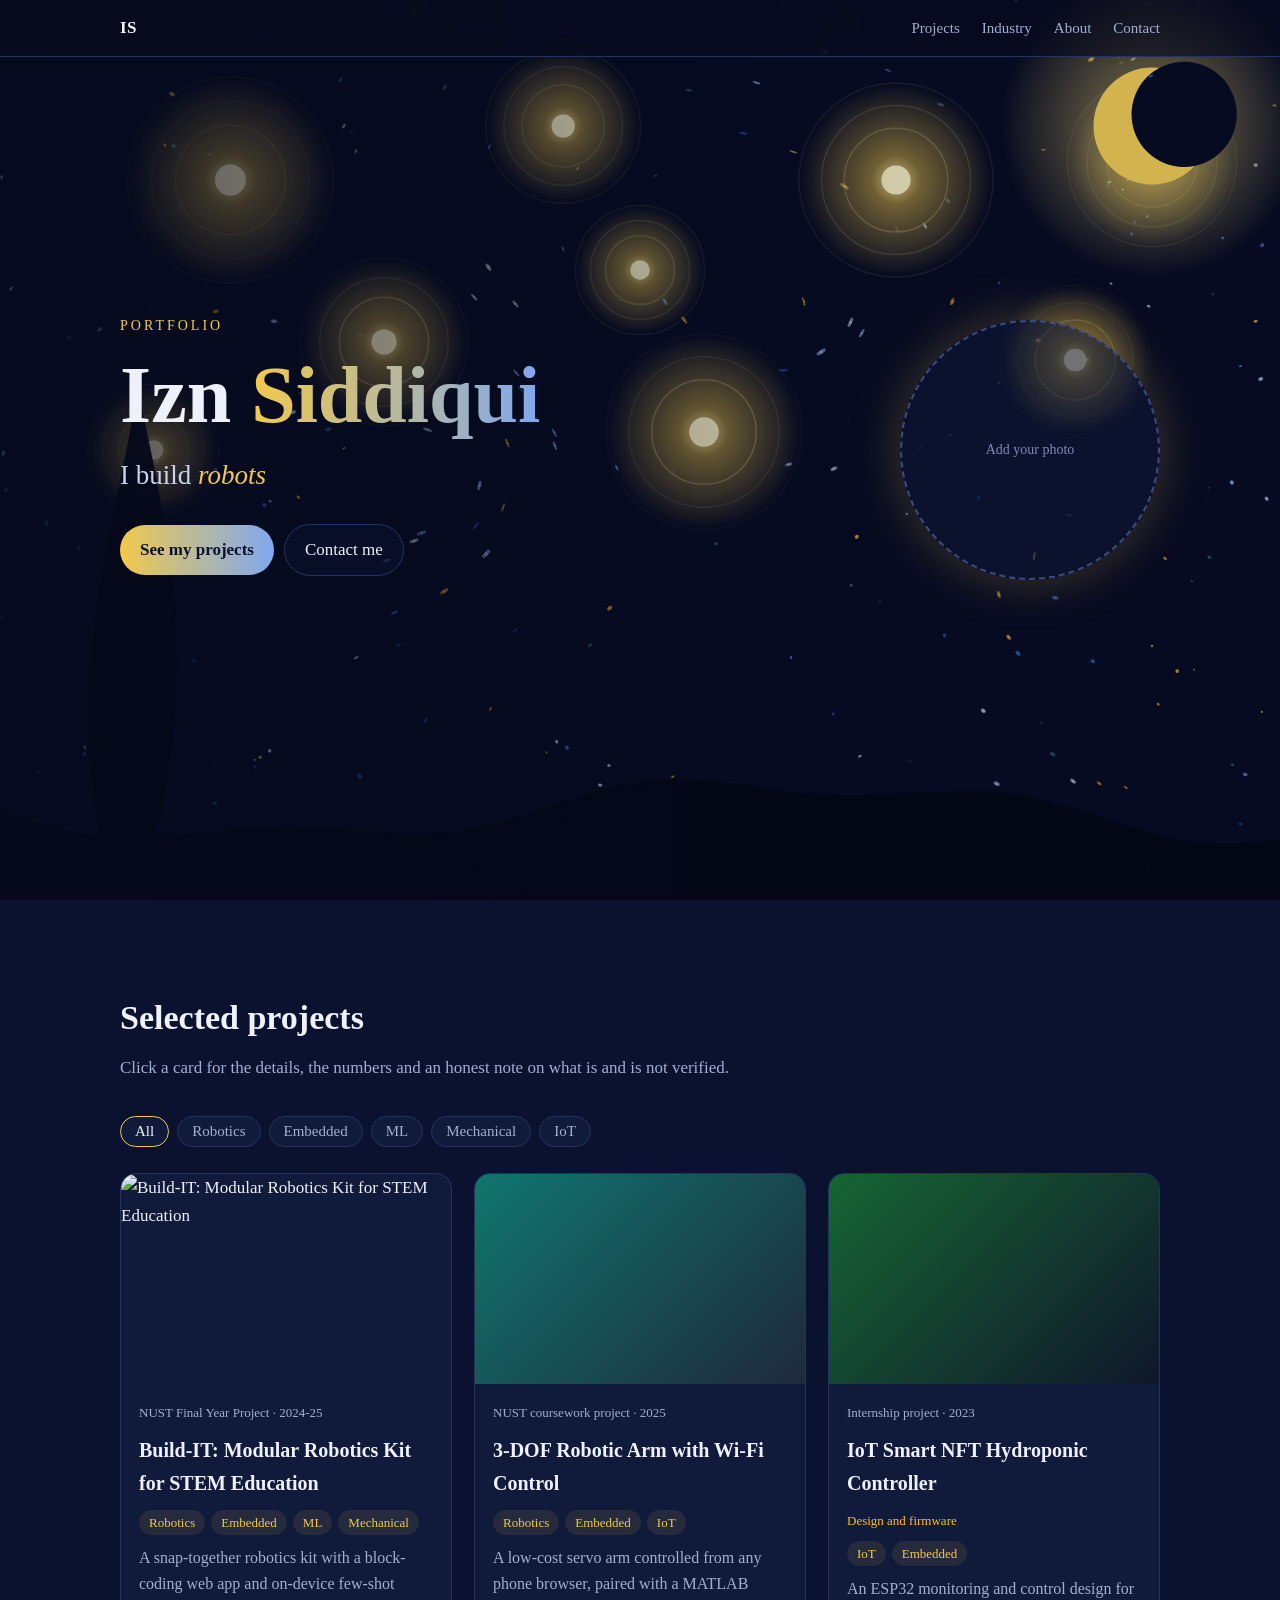
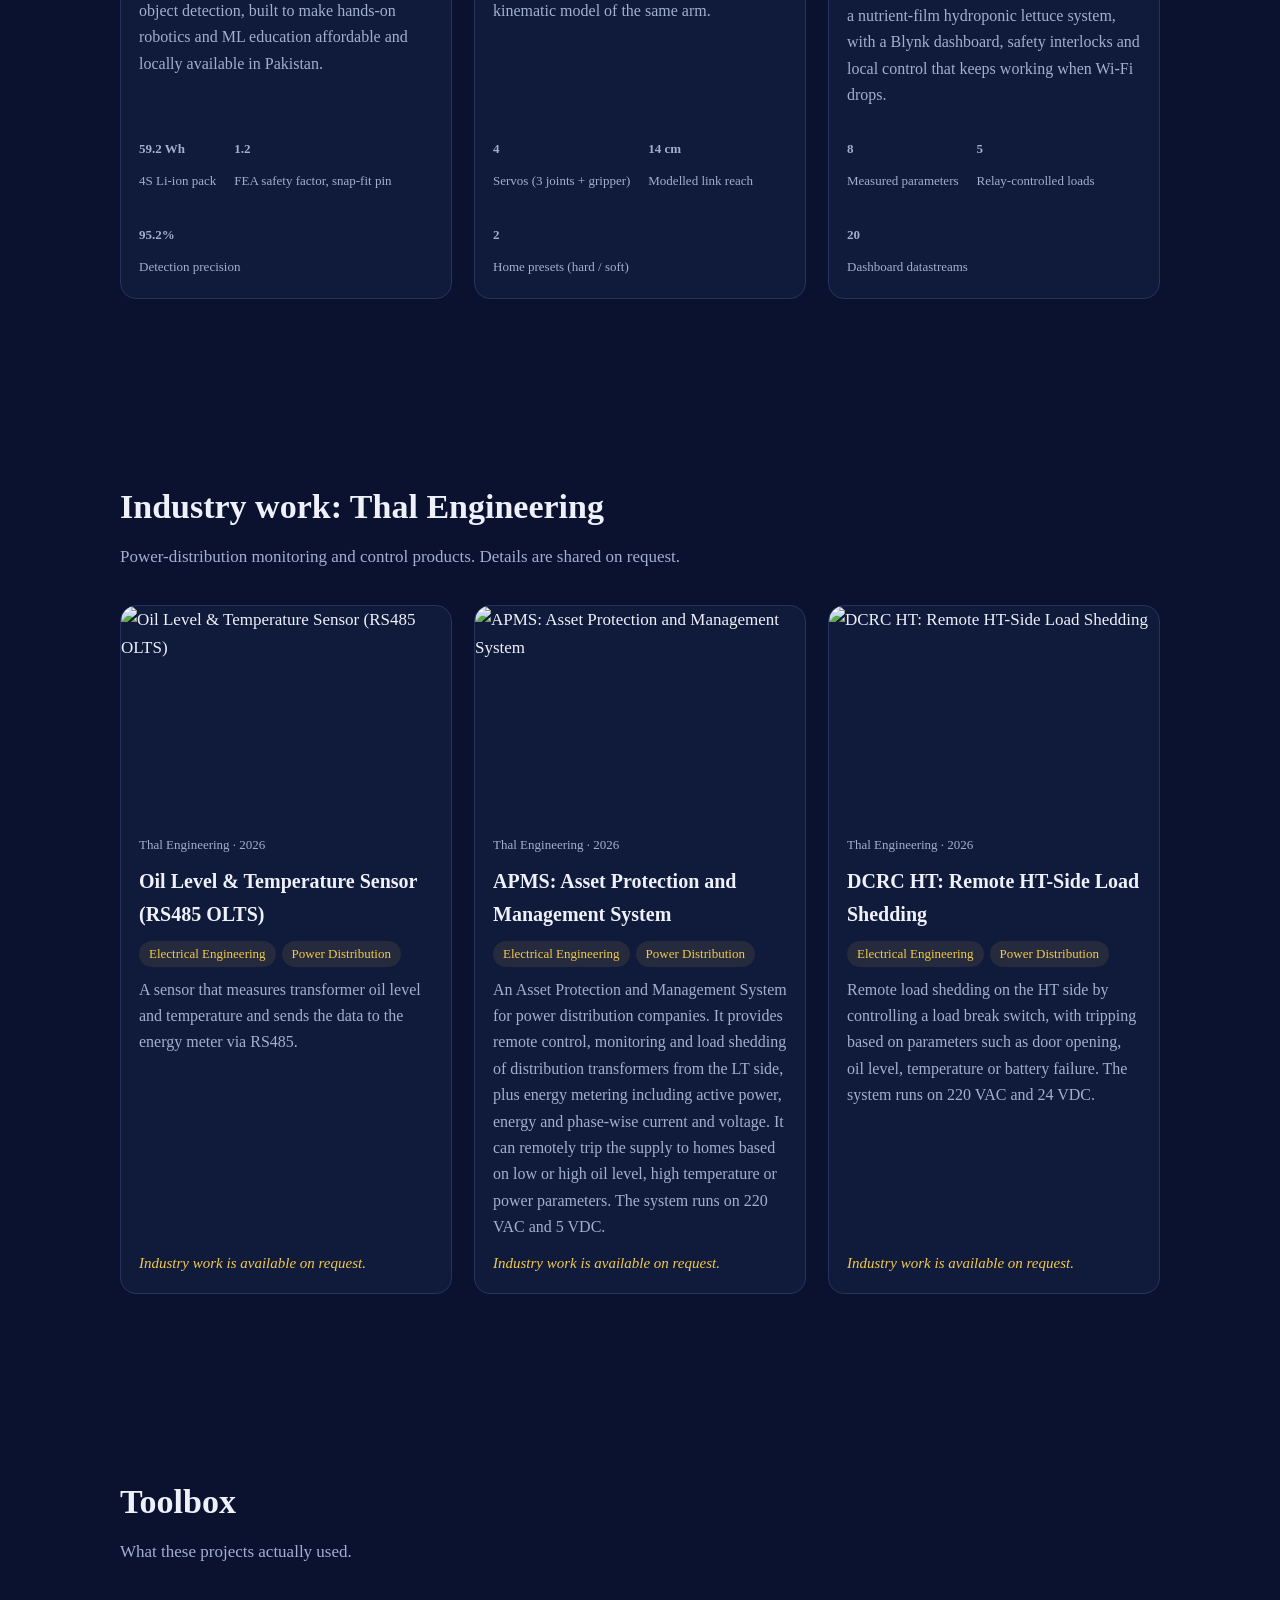
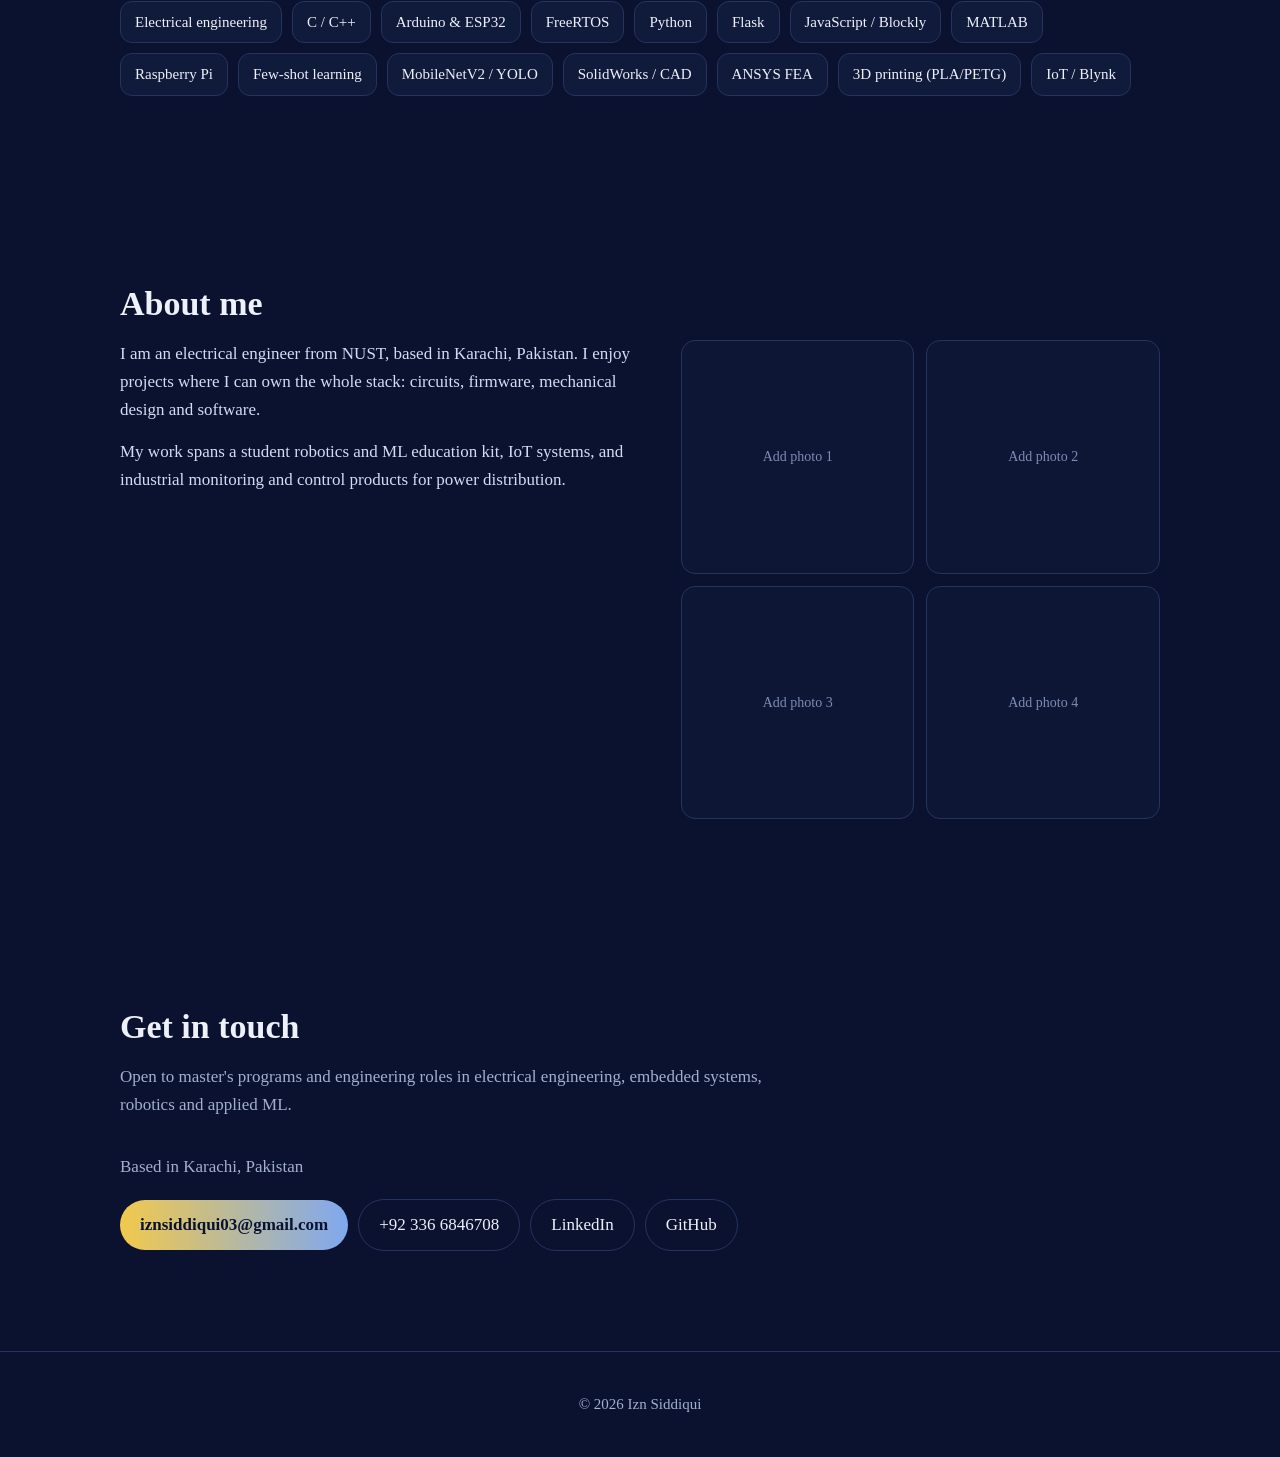
==== index.html @ 409fe765 "Add files via upload" ====
<!doctype html>
<!--
=====================================================================
 HOW TO EDIT THIS SITE (no coding knowledge needed)
 Scroll down to the line that says  "EDIT HERE"  (inside <script>).
 Everything you will ever change is in two blocks there:
   1) CONFIG    -> your contact details, photos, About text
   2) PROJECTS  -> each project's text, background picture, pictures, video
 Only change the text between the quote marks ' '.  Do not delete commas,
 brackets [ ] or braces { }.  Save the file, then refresh the page.
=====================================================================
-->
<html lang="en">
<head>
<meta charset="utf-8">
<meta name="viewport" content="width=device-width,initial-scale=1">
<title>Izn Siddiqui | Electrical Engineering, Embedded Systems & Robotics</title>
<meta name="description" content="Portfolio of Izn Siddiqui, electrical engineer from NUST based in Karachi, Pakistan: embedded systems, robotics, IoT and power distribution.">
<style>
:root{--bg:#0a1230;--panel:#101a3a;--panel2:#17234a;--text:#eef1fa;--muted:#a3afcf;--a:#f2c94c;--b:#7fa8f0;--line:#25335f;--r:16px}
*{box-sizing:border-box}html{scroll-behavior:smooth}
body{margin:0;background:var(--bg);color:var(--text);font:17px/1.65 Cambria,"Cambria Math",Georgia,serif}
button,input,canvas,dialog{font-family:inherit}
a{color:var(--a);text-decoration:none}a:hover{text-decoration:underline}
.wrap{max-width:1080px;margin:0 auto;padding:0 20px}
nav{position:fixed;inset:0 0 auto 0;z-index:20;backdrop-filter:blur(10px);background:rgba(8,12,30,.65);border-bottom:1px solid var(--line)}
nav .wrap{display:flex;justify-content:space-between;align-items:center;height:56px}
nav b{letter-spacing:.5px}nav div a{margin-left:22px;color:var(--muted);font-size:15px}nav div a:hover{color:var(--text);text-decoration:none}
#hero{position:relative;min-height:100vh;display:flex;align-items:center;overflow:hidden;background:#070c22}
#hero canvas{position:absolute;inset:0;width:100%;height:100%}
#hero::after{content:"";position:absolute;inset:0;background:linear-gradient(90deg,rgba(6,10,28,.72),rgba(6,10,28,.18) 70%)}
#hero .wrap{position:relative;z-index:2;display:grid;grid-template-columns:1fr auto;gap:40px;align-items:center;width:100%}
.kicker{color:var(--a);font-size:14px;letter-spacing:3px;text-transform:uppercase}
h1{font-size:clamp(42px,7vw,80px);line-height:1.05;margin:.2em 0}
h1 span{background:linear-gradient(90deg,var(--a),var(--b));-webkit-background-clip:text;background-clip:text;color:transparent}
.role{font-size:clamp(19px,2.6vw,27px);color:#c9d3ee;min-height:1.5em;margin-bottom:26px}
.role em{color:var(--a);font-style:italic;transition:opacity .3s}
.btn{display:inline-block;padding:11px 20px;border-radius:999px;border:1px solid var(--line);color:var(--text);margin:0 10px 10px 0;transition:.2s;background:rgba(10,18,48,.5)}
.btn.p{background:linear-gradient(90deg,var(--a),var(--b));color:#0a1230;border:0;font-weight:700}
.btn:hover{transform:translateY(-2px);text-decoration:none;border-color:var(--a)}
.portrait{width:clamp(150px,24vw,260px);aspect-ratio:1;border-radius:50%;object-fit:cover;border:3px solid var(--a);box-shadow:0 0 50px rgba(242,201,76,.25)}
.slot{display:flex;align-items:center;justify-content:center;text-align:center;border:2px dashed #3a4c82;color:#7d8bb5;font-size:14px;border-radius:12px;background:rgba(16,26,58,.5);padding:8px}
.portrait.slot{border-radius:50%}
section{padding:90px 0}
h2{font-size:34px;margin:0 0 8px}.sub{color:var(--muted);margin:0 0 34px;max-width:700px}
.chips{display:flex;flex-wrap:wrap;gap:8px;margin-bottom:26px}
.chip{background:var(--panel);border:1px solid var(--line);color:var(--muted);padding:6px 14px;border-radius:999px;cursor:pointer;font-size:15px}
.chip.on,.chip:hover{color:var(--text);border-color:var(--a)}
.grid{display:grid;grid-template-columns:repeat(auto-fill,minmax(310px,1fr));gap:22px}
.card{background:var(--panel);border:1px solid var(--line);border-radius:var(--r);overflow:hidden;cursor:pointer;transition:.25s;display:flex;flex-direction:column}
.card:hover{transform:translateY(-6px);border-color:var(--a);box-shadow:0 14px 40px rgba(242,201,76,.08)}
.vis,.banner{position:relative;overflow:hidden;background-size:cover;background-position:center}.vis{height:210px}.bgb{position:absolute;inset:-24px;background-size:cover;background-position:center;filter:blur(22px) brightness(.5)}.vis img,.banner img{position:relative;display:block;width:100%;height:100%;object-fit:contain}.meta{font-size:13px;color:var(--muted)}.card.static{cursor:default}.card.static:hover{transform:none;border-color:var(--line);box-shadow:none}
.card .in{padding:18px;display:flex;flex-direction:column;gap:10px;flex:1}
.card h3{margin:0;font-size:20px}.card p{margin:0;color:var(--muted);font-size:16px}
.tags{display:flex;flex-wrap:wrap;gap:6px}.tag{font-size:13px;color:var(--a);background:rgba(242,201,76,.09);padding:2px 10px;border-radius:999px}
.mets{display:flex;gap:18px;margin-top:auto;padding-top:8px;flex-wrap:wrap}
.met b{display:block;font-size:24px}.met span{font-size:13px;color:var(--muted)}
.status{font-size:13px;color:#fbbf24}.req{font-style:italic;color:var(--a);font-size:15px;margin-top:auto}
dialog{width:min(860px,94vw);max-height:90vh;border:1px solid var(--line);border-radius:var(--r);background:var(--panel);color:var(--text);padding:0}
dialog::backdrop{background:rgba(3,6,16,.78);backdrop-filter:blur(4px)}
.dh{position:sticky;top:0;background:var(--panel);display:flex;justify-content:space-between;align-items:center;padding:16px 24px;border-bottom:1px solid var(--line);z-index:2}
.dh h3{margin:0}.x{background:none;border:0;color:var(--muted);font-size:28px;cursor:pointer}
.banner{height:320px;border-radius:12px;margin-top:18px}
.db{padding:6px 24px 28px}.db h4{margin:26px 0 8px;color:var(--a);font-size:14px;letter-spacing:1.5px;text-transform:uppercase}
.db ul{margin:0;padding-left:20px;color:#d4dcf2}.db li{margin:5px 0}
.disc{color:var(--muted);font-size:15px;margin:10px 0 0}.disc b{color:var(--text)}
.note{background:rgba(251,191,36,.07);border:1px solid rgba(251,191,36,.3);border-radius:12px;padding:12px 16px;color:#ecdcae;font-size:15px}
.steps{display:flex;flex-wrap:wrap;gap:8px;margin-bottom:10px}
.step{background:var(--panel2);border:1px solid var(--line);color:var(--muted);border-radius:10px;padding:7px 12px;font-size:14px;cursor:pointer}
.step.on{border-color:var(--a);color:var(--text)}
.sd{background:var(--panel2);border-radius:12px;padding:14px 16px;min-height:64px;color:#d4dcf2}
.bars div{margin:8px 0;font-size:15px}.bar{height:8px;background:var(--panel2);border-radius:99px;overflow:hidden;margin-top:4px}
.bar i{display:block;height:100%;width:0;background:linear-gradient(90deg,var(--a),var(--b));transition:width 1s}
.pg{display:grid;grid-template-columns:auto 1fr;gap:20px;align-items:center}
canvas#arm{background:#0b1330;border:1px solid var(--line);border-radius:12px;max-width:100%}
.pg label{display:block;font-size:14px;color:var(--muted);margin:8px 0 2px}.pg input{width:100%}
iframe{width:100%;aspect-ratio:16/9;border:0;border-radius:12px;background:#000}
.gal{display:grid;grid-template-columns:repeat(auto-fit,minmax(200px,1fr));gap:12px}
.gal img,.gal .slot{width:100%;aspect-ratio:4/3;object-fit:cover;border-radius:12px;border:1px solid var(--line)}
.skills{display:flex;flex-wrap:wrap;gap:10px}.skills span{background:var(--panel);border:1px solid var(--line);padding:8px 14px;border-radius:12px;font-size:15px}
.about{display:grid;grid-template-columns:1.1fr 1fr;gap:34px;align-items:start}
.about p{margin:0 0 14px;color:#d4dcf2}
.agal{display:grid;grid-template-columns:1fr 1fr;gap:12px}
.agal img,.agal .slot{width:100%;aspect-ratio:1;object-fit:cover;border-radius:14px;border:1px solid var(--line)}
.ct{margin:0 0 18px;color:var(--muted)}
footer{padding:40px 0;color:var(--muted);text-align:center;font-size:15px;border-top:1px solid var(--line)}
.rv{opacity:0;transform:translateY(24px);transition:.7s}.rv.in{opacity:1;transform:none}
@media(max-width:720px){.pg,.about{grid-template-columns:1fr}#hero .wrap{grid-template-columns:1fr}.portrait{order:-1;width:140px}nav div a:nth-child(n+3){display:none}}
@media(prefers-reduced-motion:reduce){*{transition:none!important;scroll-behavior:auto}.rv{opacity:1;transform:none}}
</style>
</head>
<body>
<nav><div class="wrap"><b>IS</b><div><a href="#projects">Projects</a><a href="#industry">Industry</a><a href="#about">About</a><a href="#contact">Contact</a></div></div></nav>

<header id="hero"><canvas id="bg"></canvas><canvas id="stars"></canvas>
<div class="wrap">
 <div>
  <div class="kicker">Portfolio</div>
  <h1>Izn <span>Siddiqui</span></h1>
  <div class="role">I build <em id="rot">robots</em></div>
  <a class="btn p" href="#projects">See my projects</a><a class="btn" href="#contact">Contact me</a>
 </div>
 <div id="profile"></div>
</div></header>

<section id="projects"><div class="wrap">
<h2 class="rv">Selected projects</h2>
<p class="sub rv">Click a card for the details, the numbers and an honest note on what is and is not verified.</p>
<div class="chips rv" id="chips"></div>
<div class="grid" id="grid"></div>
</div></section>

<section id="industry"><div class="wrap">
<h2 class="rv">Industry work: Thal Engineering</h2>
<p class="sub rv">Power-distribution monitoring and control products. Details are shared on request.</p>
<div class="grid" id="igrid"></div>
</div></section>

<section id="skills"><div class="wrap">
<h2 class="rv">Toolbox</h2><p class="sub rv">What these projects actually used.</p>
<div class="skills rv" id="sk"></div>
</div></section>

<section id="about"><div class="wrap">
<h2 class="rv">About me</h2>
<div class="about rv"><div id="atext"></div><div class="agal" id="agal"></div></div>
</div></section>

<section id="contact"><div class="wrap">
<h2 class="rv">Get in touch</h2>
<p class="sub rv">Open to master's programs and engineering roles in electrical engineering, embedded systems, robotics and applied ML.</p>
<p class="ct rv" id="loc"></p>
<div class="rv" id="links"></div>
</div></section>
<footer>© <span id="yr"></span> Izn Siddiqui</footer>

<dialog id="dlg"></dialog>

<script>
/* =====================================================================
   EDIT HERE  (1 of 2):  YOUR PERSONAL DETAILS
   ===================================================================== */
const CONFIG={
  email:'iznsiddiqui03@gmail.com',
  phone:'+92 336 6846708',
  location:'Karachi, Pakistan',
  github:'https://github.com/iznsiddiqui',
  linkedin:'https://www.linkedin.com/in/izn-siddiqui/',        // <- paste your LinkedIn profile link between the quotes
  cv:'',              // <- optional, e.g. 'assets/cv.pdf'

  profile:'',         // <- your main photo (shown in the top section), e.g. 'assets/me.jpg'

  // About me: each line between quotes is one paragraph. Rewrite freely.
  about:[
    'I am an electrical engineer from NUST, based in Karachi, Pakistan. I enjoy projects where I can own the whole stack: circuits, firmware, mechanical design and software.',
    'My work spans a student robotics and ML education kit, IoT systems, and industrial monitoring and control products for power distribution.'
  ],
  // 4 photos of yourself for the About section. Leave '' for an empty slot.
  aboutPhotos:['','','',''],

  // true  = empty picture slots show a dashed "Add picture" box (so you can see where they go)
  // false = empty slots are hidden. Set to false when you are done.
  showEmptySlots:true
};

/* Picture / video links can be written in 3 ways:
   1) a file you uploaded to your GitHub repo:   'assets/photo1.jpg'
   2) a Google Drive "share" link (set sharing to "Anyone with the link")
   3) any normal web image link                  'https://...'
   For videos paste a Google Drive or YouTube link into  video:''  */

/* =====================================================================
   EDIT HERE  (2 of 2):  YOUR PROJECTS
   bg   = background picture of the card and popup
   pics = pictures inside the popup (add or remove '' between the brackets)
   ===================================================================== */
const PROJECTS=[
{
 id:'buildit',title:'Build-IT: Modular Robotics Kit for STEM Education',year:'2024-25',ctx:'NUST Final Year Project',
 tags:['Robotics','Embedded','ML','Mechanical'],
 disciplines:['Electrical Engineering','Embedded Systems','Mechanical Design','Machine Learning'],
 grad:'linear-gradient(135deg,#7f1d1d,#1e1b4b)',
 bg:'https://drive.google.com/file/d/10XUOO2bJVVjfx0JPNBBZHrPf8CP8heZ1/view?usp=sharing',
 pics:['','',''],
 video:'',
 summary:'A snap-together robotics kit with a block-coding web app and on-device few-shot object detection, built to make hands-on robotics and ML education affordable and locally available in Pakistan.',
 problem:'STEM kits are expensive and hard to source in Pakistan, and practical machine learning is almost absent from school-level robotics. Build-IT is a modular alternative aimed at students.',
 role:'Designed and built the project end to end: mechanical design (3D-printed modules, snap-fit pin, gripper), embedded firmware, the Blockly web app and backend, and the ML pipeline.',
 mets:[{v:59.2,d:1,u:' Wh',l:'4S Li-ion pack'},{v:1.2,d:1,u:'',l:'FEA safety factor, snap-fit pin'},{v:95.2,d:1,u:'%',l:'Detection precision'}],
 highlights:[
  'Modular PLA building blocks with a custom snap-fit pin, refined through several iterations (press-fit, rotational, magnetic) and validated in ANSYS.',
  'Power Brick enclosure (129 x 125 x 110 mm, 70 connecting slots) housing a Raspberry Pi 5, ESP32-S3, battery and buck converters.',
  'Sensor and motor blocks (IR, ultrasonic, colour) plus a 2-DOF gripper, all on RJ45 connectors for child-friendly, repeatable plug-in wiring.',
  'Replaced a ROS 2 setup with a lightweight framework after measuring latency in sensor reads; the ESP32-S3 runs low-level control as embedded firmware.',
  'Custom C++ library with FreeRTOS tasks that poll IR and ultrasonic sensors in the background and return a stable 5-sample rolling average.',
  'Few-shot object detection: 5 photos per object, no large dataset needed.'],
 steps:[
  ['Block code','Students drag custom Blockly blocks (run motor, read IR, display text, if/loops) in the browser.'],
  ['Convert','A Flask backend parses the Blockly XML in Python and generates Arduino C++ against the Build-IT library.'],
  ['Deploy','The .ino file is sent to the Raspberry Pi over SCP; Arduino CLI on the Pi compiles it and uploads it to the ESP32-S3.'],
  ['Run','The ESP32 drives motors and sensors in real time and signals the Pi over GPIO when a camera capture or ML inference is needed.'],
  ['ML','YOLOv4-Tiny finds the object, MobileNetV2 turns the crop into a 1280-d vector, and cosine similarity against class prototypes names it.']],
 bars:[['Orange cup',100],['Pink cup',100],['Green block',60],['Tang pack',46.7]],barsTitle:'Per-class recall (75 test images, 4 objects)',
 notes:['Overall on the test set: precision 95.2% (59/62), recall 78.7% (59/75), F1 0.86.','Estimated runtime of about 86 minutes comes from a component power table (about 41 W worst case), not a measured run.','Demonstrated in person to students at a national engineering robotics contest.'],
 links:[['Source code on GitHub','https://github.com/iznsiddiqui/Build-It']]
},
{
 id:'arm',title:'3-DOF Robotic Arm with Wi-Fi Control',year:'2025',ctx:'NUST coursework project',
 tags:['Robotics','Embedded','IoT'],
 disciplines:['Electrical Engineering','Embedded Systems','Robotics & Kinematics'],
 grad:'linear-gradient(135deg,#0f766e,#1e293b)',
 bg:'',
 pics:['','',''],
 video:'https://drive.google.com/file/d/1ZfDNyShleqSVot1hS_fTqfa25xlKbjhg/view?usp=sharing',   // <- paste your Google Drive / YouTube video link here
 summary:'A low-cost servo arm controlled from any phone browser, paired with a MATLAB kinematic model of the same arm.',
 problem:'Prototype a functional arm of the kind used in packing and filling lines, using cheap parts, and keep a simulation that mirrors the hardware.',
 role:'Built the ESP32-S3 firmware and browser control app, and the MATLAB rigid-body-tree model. (Team project: see the report for the full split.)',
 mets:[{v:4,d:0,u:'',l:'Servos (3 joints + gripper)'},{v:14,d:0,u:' cm',l:'Modelled link reach'},{v:2,d:0,u:'',l:'Home presets (hard / soft)'}],
 highlights:[
  'The ESP32-S3 hosts its own Wi-Fi access point and serves a web page with sliders for base, shoulder and elbow, plus gripper buttons. No app install needed.',
  'Hard-home and user-defined soft-home positions so the arm can return to a known pose.',
  'MATLAB Robotics Toolbox model built from Denavit-Hartenberg parameters with interactive joint sliders.',
  'Practical fixes documented in the report: servo jitter, 5 V supply sag and Wi-Fi dropouts.'],
 steps:[
  ['Phone','Open the arm\'s Wi-Fi network and visit its address in a browser.'],
  ['Web UI','Sliders send joint angles to the ESP32 with lightweight HTTP requests.'],
  ['ESP32-S3','Parses the angles and writes them to four SG-90 servos.'],
  ['MATLAB twin','The same arm is modelled with DH parameters to visualise reach and joint limits.']],
 widget:'arm',
 notes:['The report describes the build qualitatively; no accuracy or repeatability figures were measured, so none are claimed here.','The playground above is a simple 2-link side view using the modelled 5 cm and 9 cm links. It is illustrative and not calibrated to the physical arm.'],
 links:[]
},
{
 id:'hydro',title:'IoT Smart NFT Hydroponic Controller',year:'2023',ctx:'Internship project',
 tags:['IoT','Embedded'],status:'Design and firmware',
 disciplines:['Electrical Engineering','Embedded Systems','IoT'],
 grad:'linear-gradient(135deg,#166534,#0f172a)',
 bg:'',
 pics:['','',''],
 video:'',
 summary:'An ESP32 monitoring and control design for a nutrient-film hydroponic lettuce system, with a Blynk dashboard, safety interlocks and local control that keeps working when Wi-Fi drops.',
 problem:'Small hydroponic setups need constant manual checks. A missed low-water or pump failure can stop nutrient delivery and damage the crop.',
 role:'Designed the electronics architecture, wrote the firmware and specified the dashboard and calibration procedures.',
 mets:[{v:8,d:0,u:'',l:'Measured parameters'},{v:5,d:0,u:'',l:'Relay-controlled loads'},{v:20,d:0,u:'',l:'Dashboard datastreams'}],
 highlights:[
  'Reads pH, TDS, water and air temperature, humidity, light, reservoir level and flow from a single ESP32.',
  'Auto mode with a fan hysteresis band, a lighting schedule and a refill pump with a 90 s timeout; manual mode from the Blynk app.',
  'Safety interlocks: pumps never run on a LOW level, refill stops at HIGH, and a flow fault alert fires if the pump runs with no flow.',
  'Local control continues when Wi-Fi or the cloud is unavailable.',
  'Pin map, wiring notes, calibration procedures and failure-mode table documented.'],
 steps:[
  ['Sense','Averaged ADC reads for pH and TDS, 1-Wire water temperature, DHT22, BH1750 and a flow sensor.'],
  ['Decide','AUTO or MANUAL logic with interlocks applied first.'],
  ['Act','Five relays drive circulation, air, light, fan and refill.'],
  ['Report','Telemetry and alerts go to the Blynk dashboard.']],
 notes:['This is a design and firmware project completed during a 2023 internship; the documentation was written up for this portfolio. The full-size growing structure was not built, and sensor values would need calibration before use.','Sample dashboards in the write-up show illustrative values, not measured data.'],
 links:[]
}
];

/* Industry work (Thal Engineering). Display-only cards: heading, one-liner and a background picture (bg). They do not open. */
const INDUSTRY=[
{
 id:'olts',title:'Oil Level & Temperature Sensor (RS485 OLTS)',ctx:'Thal Engineering',year:'2026',
 tags:['Electrical Engineering','Power Distribution'],
 grad:'linear-gradient(135deg,#334155,#1e3a8a)',
 bg:'https://drive.google.com/file/d/1GiOK1rxNGf8xx5TqMpaaIY0BclXz0NSI/view?usp=sharing',                // <- background picture
 summary:'A sensor that measures transformer oil level and temperature and sends the data to the energy meter via RS485.'
},
{
 id:'apms',title:'APMS: Asset Protection and Management System',ctx:'Thal Engineering',year:'2026',
 tags:['Electrical Engineering','Power Distribution'],
 grad:'linear-gradient(135deg,#334155,#7c2d12)',
 bg:'https://drive.google.com/file/d/1Sj1tAuA8Jj-6wjfHJ7vwnHlF2MBXyQOR/view?usp=sharing',
 summary:'An Asset Protection and Management System for power distribution companies. It provides remote control, monitoring and load shedding of distribution transformers from the LT side, plus energy metering including active power, energy and phase-wise current and voltage. It can remotely trip the supply to homes based on low or high oil level, high temperature or power parameters. The system runs on 220 VAC and 5 VDC.'
},
{
 id:'dcrc',title:'DCRC HT: Remote HT-Side Load Shedding',ctx:'Thal Engineering',year:'2026',
 tags:['Electrical Engineering','Power Distribution'],
 grad:'linear-gradient(135deg,#334155,#14532d)',
 bg:'https://drive.google.com/file/d/1g_-urbDOzK4l8i51KbYQRAvI25YzbQhj/view?usp=sharing',
 summary:'Remote load shedding on the HT side by controlling a load break switch, with tripping based on parameters such as door opening, oil level, temperature or battery failure. The system runs on 220 VAC and 24 VDC.'
}
];
const SKILLS=['Electrical engineering','C / C++','Arduino & ESP32','FreeRTOS','Python','Flask','JavaScript / Blockly','MATLAB','Raspberry Pi','Few-shot learning','MobileNetV2 / YOLO','SolidWorks / CAD','ANSYS FEA','3D printing (PLA/PETG)','IoT / Blynk'];
/* ===================== END OF THE PARTS YOU EDIT ===================== */

const $=s=>document.querySelector(s);
const SHOW=CONFIG.showEmptySlots;
function embed(u){let m=u.match(/\/d\/([^/]+)/)||u.match(/[?&]id=([^&]+)/);
 if(u.includes('drive.google.com')&&m)return`https://drive.google.com/file/d/${m[1]}/preview`;
 m=u.match(/[?&]v=([^&]+)/)||u.match(/youtu\.be\/([^?]+)/);
 return m?`https://www.youtube.com/embed/${m[1]}`:u}
function img(u){if(!u)return'';const m=u.match(/drive\.google\.com.*\/d\/([^/?]+)/)||u.match(/drive\.google\.com.*[?&]id=([^&]+)/);
 return m?`https://drive.google.com/thumbnail?id=${m[1]}&sz=w1600`:u}
function vis(o,cls){return o.bg?`<div class="${cls}"><div class="bgb" style="background-image:url('${img(o.bg)}')"></div><img src="${img(o.bg)}" alt="${o.title}"></div>`:`<div class="${cls}" style="background-image:${o.grad}"></div>`}
function bgStyle(o){return o.bg?`background-image:linear-gradient(rgba(5,9,26,.35),rgba(5,9,26,.55)),url('${img(o.bg)}')`:`background-image:${o.grad}`}
function pics(arr,label){const a=(arr||[]).map((u,i)=>u?`<img src="${img(u)}" alt="${label} picture ${i+1}" loading="lazy">`:(SHOW?`<div class="slot">Add picture ${i+1}</div>`:'')).join('');
 return a.trim()?`<h4>Pictures</h4><div class="gal">${a}</div>`:''}
function num(m){return`<span class="n" data-to="${m.v}" data-d="${m.d}" data-u="${m.u}">0${m.u}</span>`}
function counters(root){root.querySelectorAll('.n').forEach(e=>{const to=+e.dataset.to,d=+e.dataset.d,u=e.dataset.u,t0=performance.now();
 (function f(t){const p=Math.min(1,(t-t0)/900);e.textContent=(to*(1-Math.pow(1-p,3))).toFixed(d)+u;if(p<1)requestAnimationFrame(f)})(t0)})}

/* ===== profile, about, contact ===== */
$('#profile').innerHTML=CONFIG.profile?`<img class="portrait" src="${img(CONFIG.profile)}" alt="Izn Siddiqui">`:(SHOW?`<div class="portrait slot">Add your photo</div>`:'');
$('#atext').innerHTML=CONFIG.about.map(t=>`<p>${t}</p>`).join('');
$('#agal').innerHTML=CONFIG.aboutPhotos.map((u,i)=>u?`<img src="${img(u)}" alt="Izn Siddiqui photo ${i+1}" loading="lazy">`:(SHOW?`<div class="slot">Add photo ${i+1}</div>`:'')).join('');
$('#loc').textContent=CONFIG.location?`Based in ${CONFIG.location}`:'';
const L=[['Email',CONFIG.email&&'mailto:'+CONFIG.email,CONFIG.email],['Call',CONFIG.phone&&'tel:'+CONFIG.phone.replace(/\s/g,''),CONFIG.phone],['LinkedIn',CONFIG.linkedin,'LinkedIn'],['GitHub',CONFIG.github,'GitHub'],['CV',CONFIG.cv,'Download CV']].filter(x=>x[1]);
$('#links').innerHTML=L.map(([n,u,t])=>`<a class="btn ${n=='Email'?'p':''}" href="${u}" ${/^http/.test(u)?'target="_blank" rel="noopener"':''}>${t}</a>`).join('');
$('#sk').innerHTML=SKILLS.map(s=>`<span>${s}</span>`).join('');
$('#yr').textContent=new Date().getFullYear();

/* ===== cards ===== */
const cats=['All',...new Set(PROJECTS.flatMap(p=>p.tags))];let cur='All';
function card(p,ind){return`<article class="card rv ${ind?'static':''}" ${ind?'':`data-id="${p.id}" tabindex="0"`}>
 ${vis(p,'vis')}
 <div class="in"><div class="meta">${p.ctx} · ${p.year}</div><h3>${p.title}</h3>${p.status?`<div class="status">${p.status}</div>`:''}
 <div class="tags">${p.tags.map(t=>`<span class="tag">${t}</span>`).join('')}</div>
 <p>${ind?p.summary:p.summary}</p>
 ${ind?`<div class="req">Industry work is available on request.</div>`:`<div class="mets">${p.mets.map(m=>`<div class="met"><b>${num(m)}</b><span>${m.l}</span></div>`).join('')}</div>`}</div></article>`}
function render(){
 $('#chips').innerHTML=cats.map(c=>`<button class="chip ${c==cur?'on':''}" data-c="${c}">${c}</button>`).join('');
 $('#grid').innerHTML=PROJECTS.filter(p=>cur=='All'||p.tags.includes(cur)).map(p=>card(p,false)).join('');
 $('#igrid').innerHTML=INDUSTRY.map(p=>card(p,true)).join('');
 observe();
}
$('#chips').onclick=e=>{if(e.target.dataset.c){cur=e.target.dataset.c;render()}};
function pick(e){const c=e.target.closest('.card');if(c)open(c.dataset.id)}
$('#grid').onclick=pick;$('#grid').onkeydown=e=>{if(e.key=='Enter')pick(e)};

function open(id){const d=$('#dlg'),p=PROJECTS.find(x=>x.id==id);
 const head=`<div class="dh"><h3>${p.title}</h3><button class="x" aria-label="Close">&times;</button></div>`;
 d.innerHTML=head+`<div class="db">${vis(p,'banner')}
 <p class="disc">${p.ctx} · ${p.year}</p>
 <p class="disc"><b>Disciplines:</b> ${p.disciplines.join(', ')}</p>
 <h4>Problem</h4><p>${p.problem}</p>
 <h4>My role</h4><p>${p.role}</p>
 <h4>Key numbers</h4><div class="mets">${p.mets.map(m=>`<div class="met"><b>${num(m)}</b><span>${m.l}</span></div>`).join('')}</div>
 ${p.video?`<h4>Demo</h4><iframe src="${embed(p.video)}" allow="autoplay;fullscreen" allowfullscreen loading="lazy"></iframe>`:''}
 ${p.widget=='arm'?`<h4>Try the geometry</h4><div class="pg"><canvas id="arm" width="380" height="240"></canvas><div>
   <label>Shoulder <span id="v1"></span></label><input id="s1" type="range" min="0" max="180" value="60">
   <label>Elbow <span id="v2"></span></label><input id="s2" type="range" min="0" max="180" value="110">
   <p id="ee" style="color:var(--a);font-size:15px"></p></div></div>`:''}
 ${pics(p.pics,p.title)}
 <h4>Highlights</h4><ul>${p.highlights.map(h=>`<li>${h}</li>`).join('')}</ul>
 <h4>How it works <span style="text-transform:none;letter-spacing:0;color:var(--muted)">(click a step)</span></h4>
 <div class="steps">${p.steps.map((s,i)=>`<button class="step ${i?'':'on'}" data-i="${i}">${i+1}. ${s[0]}</button>`).join('')}</div><div class="sd">${p.steps[0][1]}</div>
 ${p.bars?`<h4>${p.barsTitle}</h4><div class="bars">${p.bars.map(b=>`<div>${b[0]} <span style="float:right">${b[1]}%</span><div class="bar"><i data-w="${b[1]}"></i></div></div>`).join('')}</div>`:''}
 <h4>Good to know</h4><div class="note">${p.notes.join('<br><br>')}</div>
 ${p.links.length?`<h4>Links</h4>${p.links.map(l=>`<a class="btn" href="${l[1]}" target="_blank" rel="noopener">${l[0]}</a>`).join('')}`:''}
 </div>`;
 d.showModal();counters(d);
 setTimeout(()=>d.querySelectorAll('.bar i').forEach(i=>i.style.width=i.dataset.w+'%'),60);
 d.querySelector('.x').onclick=()=>d.close();
 d.querySelector('.steps').onclick=e=>{const b=e.target.closest('.step');if(!b)return;
  d.querySelectorAll('.step').forEach(s=>s.classList.remove('on'));b.classList.add('on');d.querySelector('.sd').textContent=p.steps[b.dataset.i][1]};
 if(p.widget=='arm')armWidget(d);
}
$('#dlg').addEventListener('click',e=>{if(e.target===e.currentTarget)e.currentTarget.close()});
$('#dlg').addEventListener('close',()=>{$('#dlg').innerHTML=''});

function armWidget(d){const c=d.querySelector('#arm'),x=c.getContext('2d'),s1=d.querySelector('#s1'),s2=d.querySelector('#s2'),S=12,ox=70,oy=210,L1=5,L2=9;
 function draw(){const a=+s1.value,b=+s2.value;d.querySelector('#v1').textContent=a+'°';d.querySelector('#v2').textContent=b+'°';
  const r=a*Math.PI/180,r2=(a+b-90)*Math.PI/180,x1=L1*Math.cos(r),y1=L1*Math.sin(r),x2=x1+L2*Math.cos(r2),y2=y1+L2*Math.sin(r2);
  x.clearRect(0,0,380,240);x.strokeStyle='#25335f';x.setLineDash([4,4]);x.beginPath();x.arc(ox,oy,(L1+L2)*S,Math.PI,2*Math.PI);x.stroke();x.setLineDash([]);
  x.beginPath();x.moveTo(10,oy);x.lineTo(370,oy);x.stroke();
  const P=(u,v)=>[ox+u*S,oy-v*S];x.lineCap='round';x.lineWidth=8;x.strokeStyle='#f2c94c';x.beginPath();x.moveTo(ox,oy);x.lineTo(...P(x1,y1));x.stroke();
  x.strokeStyle='#7fa8f0';x.beginPath();x.moveTo(...P(x1,y1));x.lineTo(...P(x2,y2));x.stroke();
  [[0,0],[x1,y1],[x2,y2]].forEach(q=>{x.fillStyle='#eef1fa';x.beginPath();x.arc(...P(...q),5,0,7);x.fill()});
  d.querySelector('#ee').textContent=`End point: ${x2.toFixed(1)} cm out, ${y2.toFixed(1)} cm up (max reach ${L1+L2} cm)`}
 s1.oninput=s2.oninput=draw;draw()}

/* ===== reveal on scroll ===== */
let io;function observe(){io&&io.disconnect();io=new IntersectionObserver(es=>es.forEach(e=>{if(e.isIntersecting){e.target.classList.add('in');if(e.target.classList.contains('card'))counters(e.target);io.unobserve(e.target)}}),{threshold:.15});
 document.querySelectorAll('.rv').forEach(n=>io.observe(n))}
render();
document.querySelectorAll('section .rv').forEach(n=>io.observe(n));

/* ===== role rotator ===== */
const W=['robots','embedded systems','IoT devices','power-distribution products','things that snap together'];let wi=0;
setInterval(()=>{const e=$('#rot');e.style.opacity=0;setTimeout(()=>{wi=(wi+1)%W.length;e.textContent=W[wi];e.style.opacity=1},300)},2600);

/* ===== hero: swirling night sky (original animation inspired by Van Gogh's "The Starry Night") ===== */
(function(){
 const c=$('#bg'),x=c.getContext('2d'),sc=$('#stars'),s=sc.getContext('2d'),hero=$('#hero');
 const rm=matchMedia('(prefers-reduced-motion:reduce)').matches;
 const cols=['#1d3c80','#2a54a8','#3d70cf','#6b97e6','#a9c8f2','#f2c94c','#e3b02a','#2f6a7a','#cfe0f7'];
 let w,h,P=[],t=0,V,stars;
 function mk(){return{x:Math.random()*w,y:Math.random()*h,life:80+Math.random()*160,age:0,c:cols[Math.random()*cols.length|0],lw:1.2+Math.random()*2.4}}
 function size(){w=c.width=sc.width=hero.offsetWidth;h=c.height=sc.height=hero.offsetHeight;
  x.fillStyle='#070c22';x.fillRect(0,0,w,h);
  P=Array.from({length:Math.min(320,w*h/5500|0)},mk);
  V=[{x:.62,y:.34,r:.2,k:1},{x:.34,y:.52,r:.14,k:-.8},{x:.82,y:.62,r:.12,k:.7}];
  stars=[[.18,.2,1],[.44,.14,.9],[.7,.2,1.1],[.3,.38,.8],[.55,.48,1],[.84,.4,.9],[.12,.5,.7],[.9,.18,.8],[.5,.3,.7]]}
 function step(){
  x.fillStyle='rgba(7,12,34,.045)';x.fillRect(0,0,w,h);
  const m=Math.min(w,h);
  for(const p of P){
   let vx=Math.sin(p.y*.012+t*.0006)*.7,vy=Math.cos(p.x*.009-t*.0005)*.7;
   for(const v of V){const dx=p.x-v.x*w,dy=p.y-v.y*h,d=Math.hypot(dx,dy)+1,f=Math.exp(-d/(v.r*m))*3.2*v.k;vx+=-dy/d*f;vy+=dx/d*f}
   const l=Math.hypot(vx,vy)||1,sp=1.7,nx=p.x+vx/l*sp*Math.min(l,2),ny=p.y+vy/l*sp*Math.min(l,2);
   x.strokeStyle=p.c;x.globalAlpha=.55;x.lineWidth=p.lw;x.lineCap='round';x.beginPath();x.moveTo(p.x,p.y);x.lineTo(nx,ny);x.stroke();
   p.x=nx;p.y=ny;p.age++;
   if(p.age>p.life||p.x<-5||p.x>w+5||p.y<-5||p.y>h+5)Object.assign(p,mk())}
  x.globalAlpha=1;t+=16}
 function sky(){
  s.clearRect(0,0,w,h);const m=Math.min(w,h);
  stars.forEach((q,i)=>{const px=q[0]*w,py=q[1]*h,r=(m*.035)*q[2]*(1+.12*Math.sin(t*.002+i*1.7));
   const g=s.createRadialGradient(px,py,0,px,py,r*3);g.addColorStop(0,'rgba(255,244,180,.95)');g.addColorStop(.25,'rgba(242,201,76,.55)');g.addColorStop(1,'rgba(242,201,76,0)');
   s.fillStyle=g;s.beginPath();s.arc(px,py,r*3,0,7);s.fill();
   for(let k=1;k<=3;k++){s.strokeStyle=`rgba(255,236,150,${.28/k*(.7+.3*Math.sin(t*.003+i+k))})`;s.lineWidth=1.5;s.beginPath();s.arc(px,py,r*(.9+k*.7),0,7);s.stroke()}
   s.fillStyle='#fff6c8';s.beginPath();s.arc(px,py,r*.45,0,7);s.fill()});
  // crescent moon
  const mx=w*.9,my=h*.14,mr=m*.065;
  let g=s.createRadialGradient(mx,my,mr*.5,mx,my,mr*2.6);g.addColorStop(0,'rgba(255,225,120,.5)');g.addColorStop(1,'rgba(255,225,120,0)');
  s.fillStyle=g;s.beginPath();s.arc(mx,my,mr*2.6,0,7);s.fill();
  s.fillStyle='#ffd95a';s.beginPath();s.arc(mx,my,mr,0,7);s.fill();
  s.globalCompositeOperation='destination-out';s.beginPath();s.arc(mx+mr*.55,my-mr*.2,mr*.9,0,7);s.fill();s.globalCompositeOperation='source-over';
  // hills and cypress silhouette
  s.fillStyle='rgba(4,7,20,.96)';s.beginPath();s.moveTo(0,h);
  for(let i=0;i<=w;i+=20)s.lineTo(i,h*.9+Math.sin(i*.006)*h*.03+Math.sin(i*.017)*h*.012);
  s.lineTo(w,h);s.closePath();s.fill();
  const cx=w*.1,cb=h*.93,ch=h*.5;s.beginPath();s.moveTo(cx-m*.03,cb);
  s.bezierCurveTo(cx-m*.07,cb-ch*.4,cx-m*.01,cb-ch*.7,cx+Math.sin(t*.0012)*m*.01,cb-ch);
  s.bezierCurveTo(cx+m*.05,cb-ch*.65,cx+m*.075,cb-ch*.35,cx+m*.03,cb);s.closePath();s.fill()}
 function loop(){step();sky();requestAnimationFrame(loop)}
 function start(){size();if(rm){for(let i=0;i<500;i++){step();t+=16}sky()}else loop()}
 let ready=false;start();ready=true;
 addEventListener('resize',()=>{if(!ready)return;size();if(rm){for(let i=0;i<500;i++){step();t+=16}sky()}})
})();
</script>
</body>
</html>
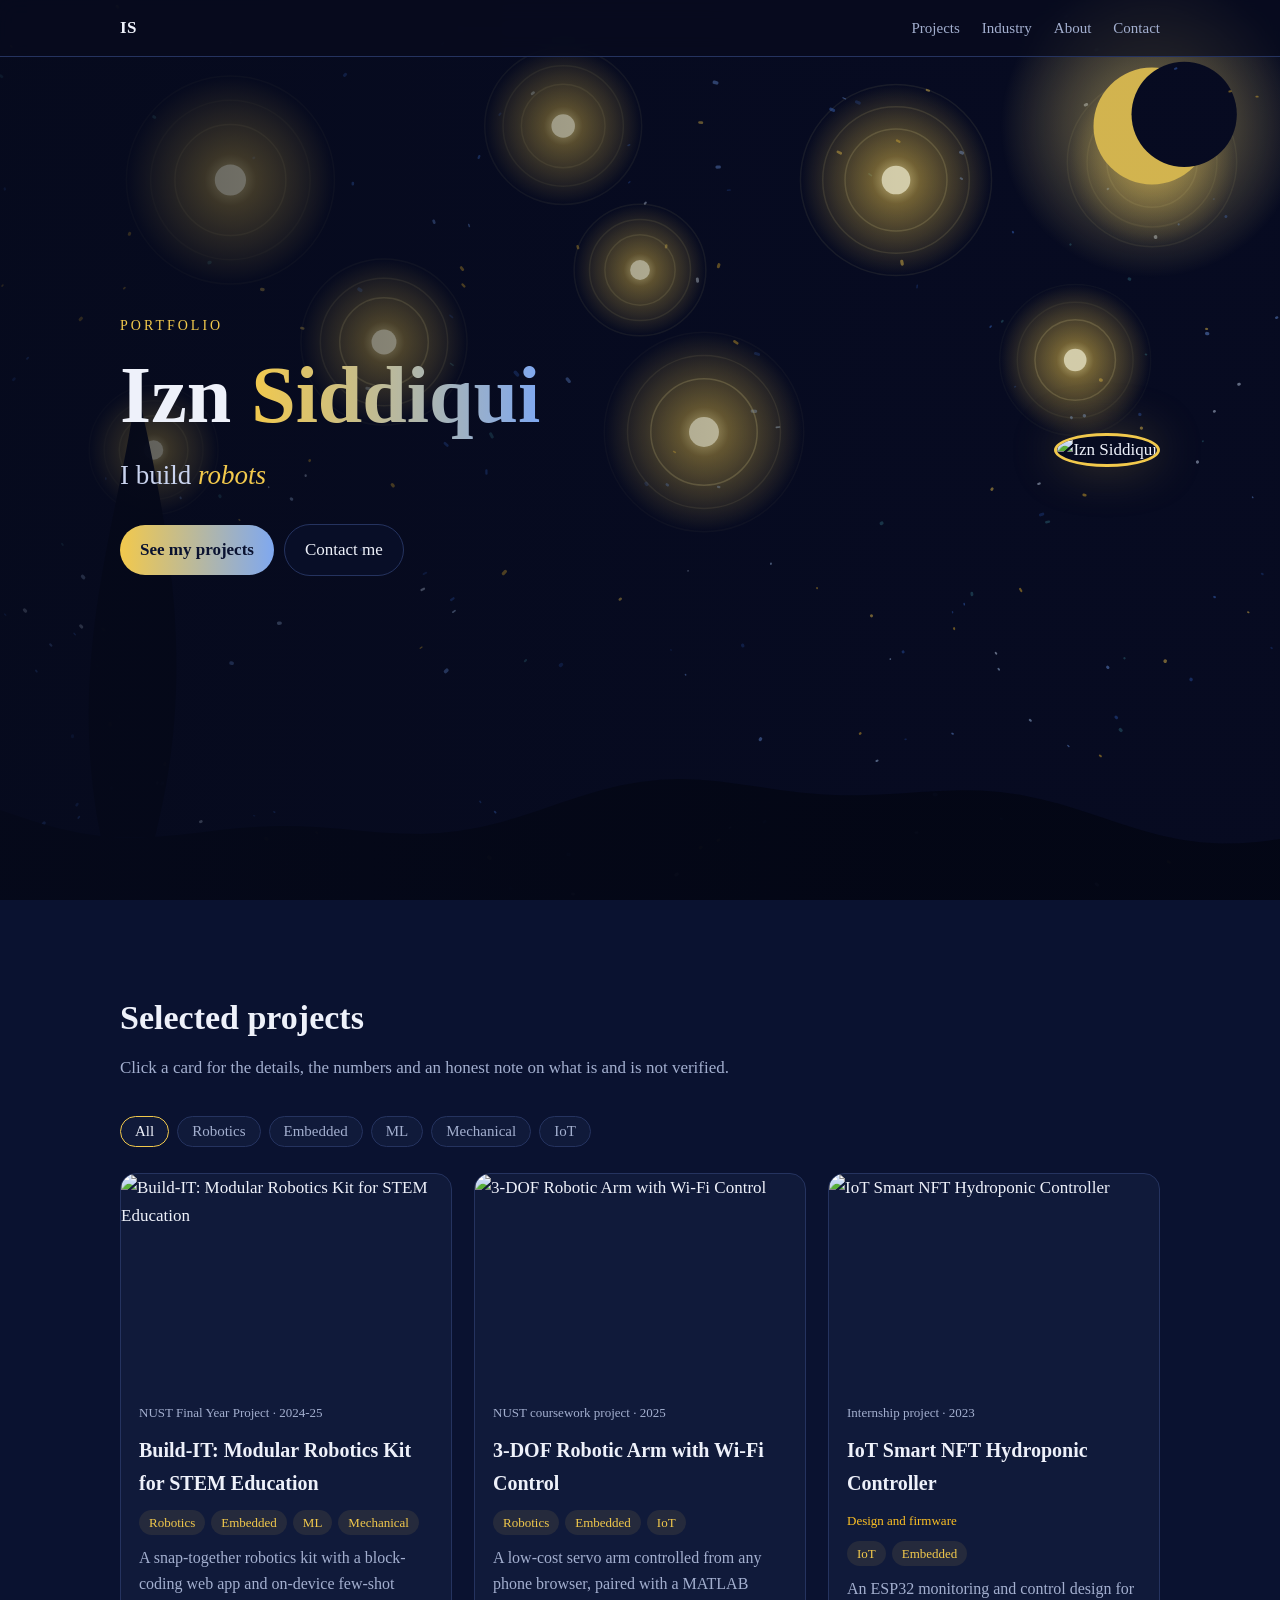
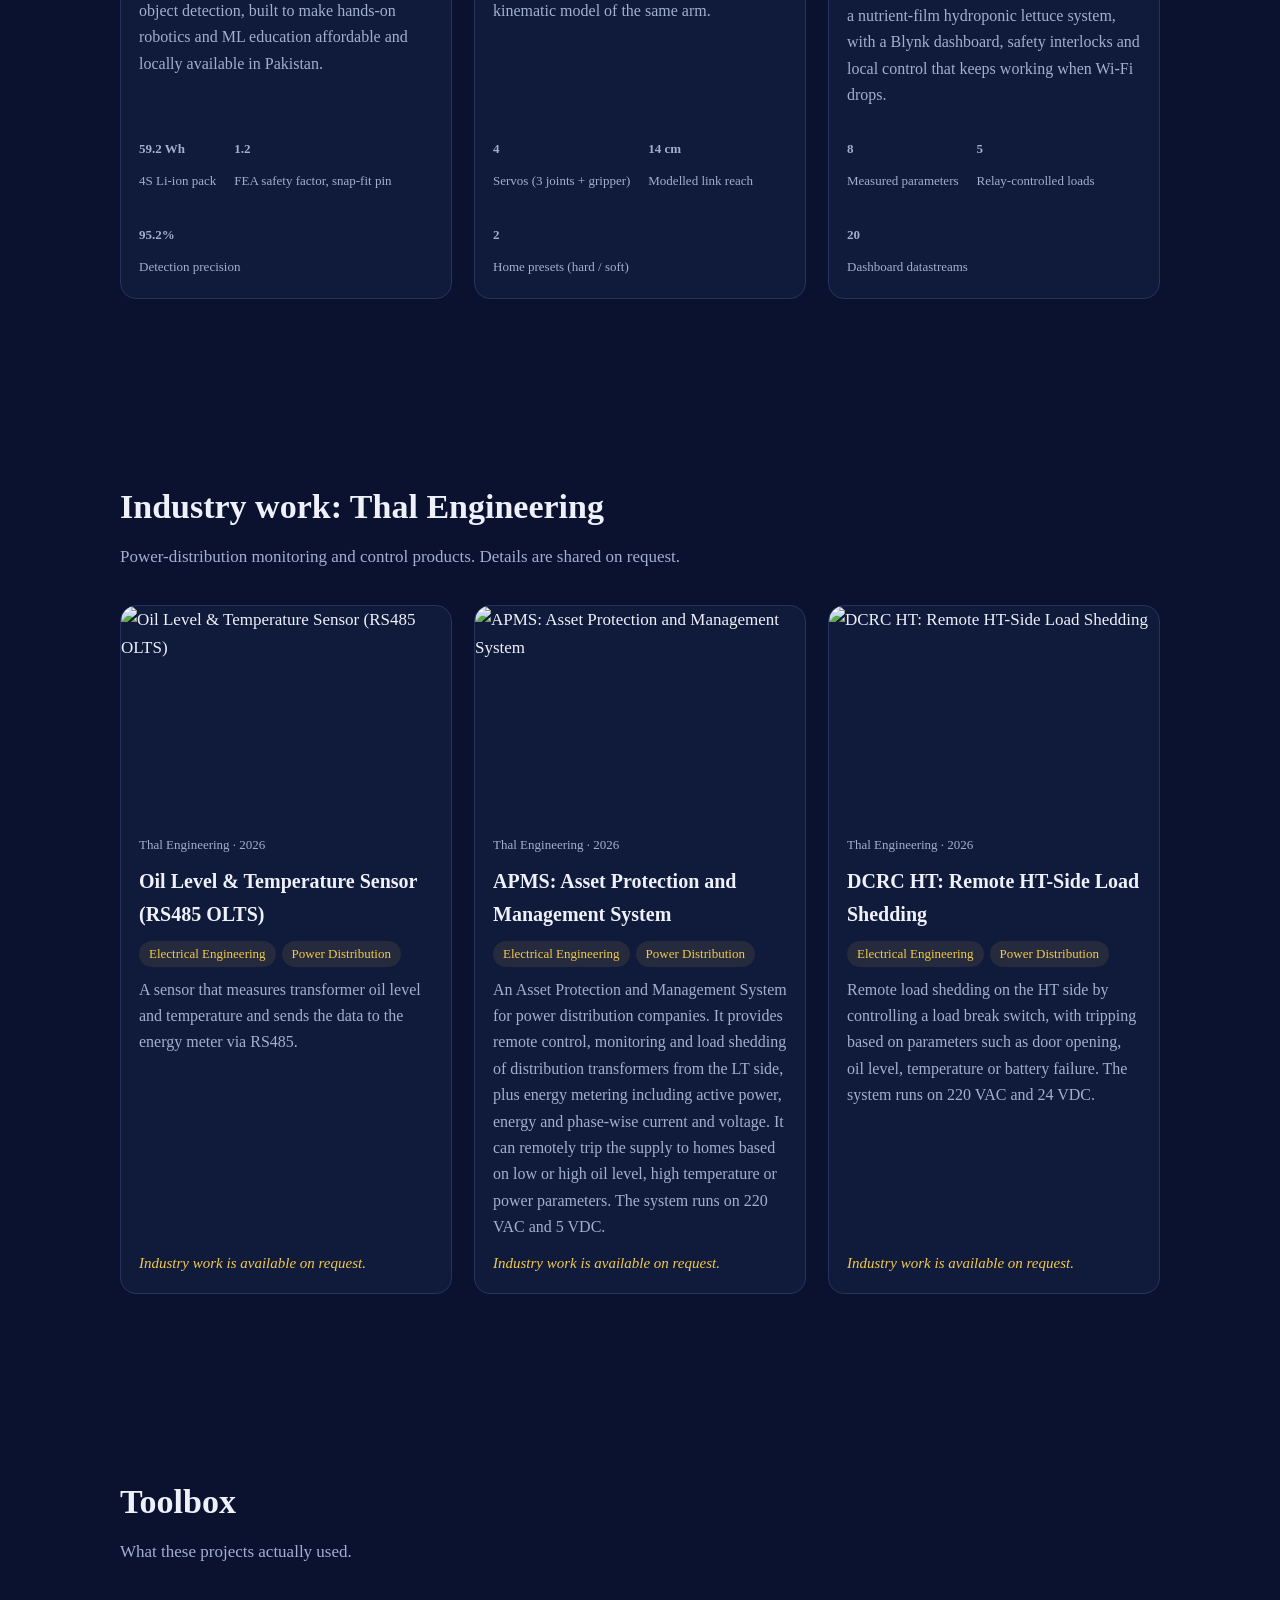
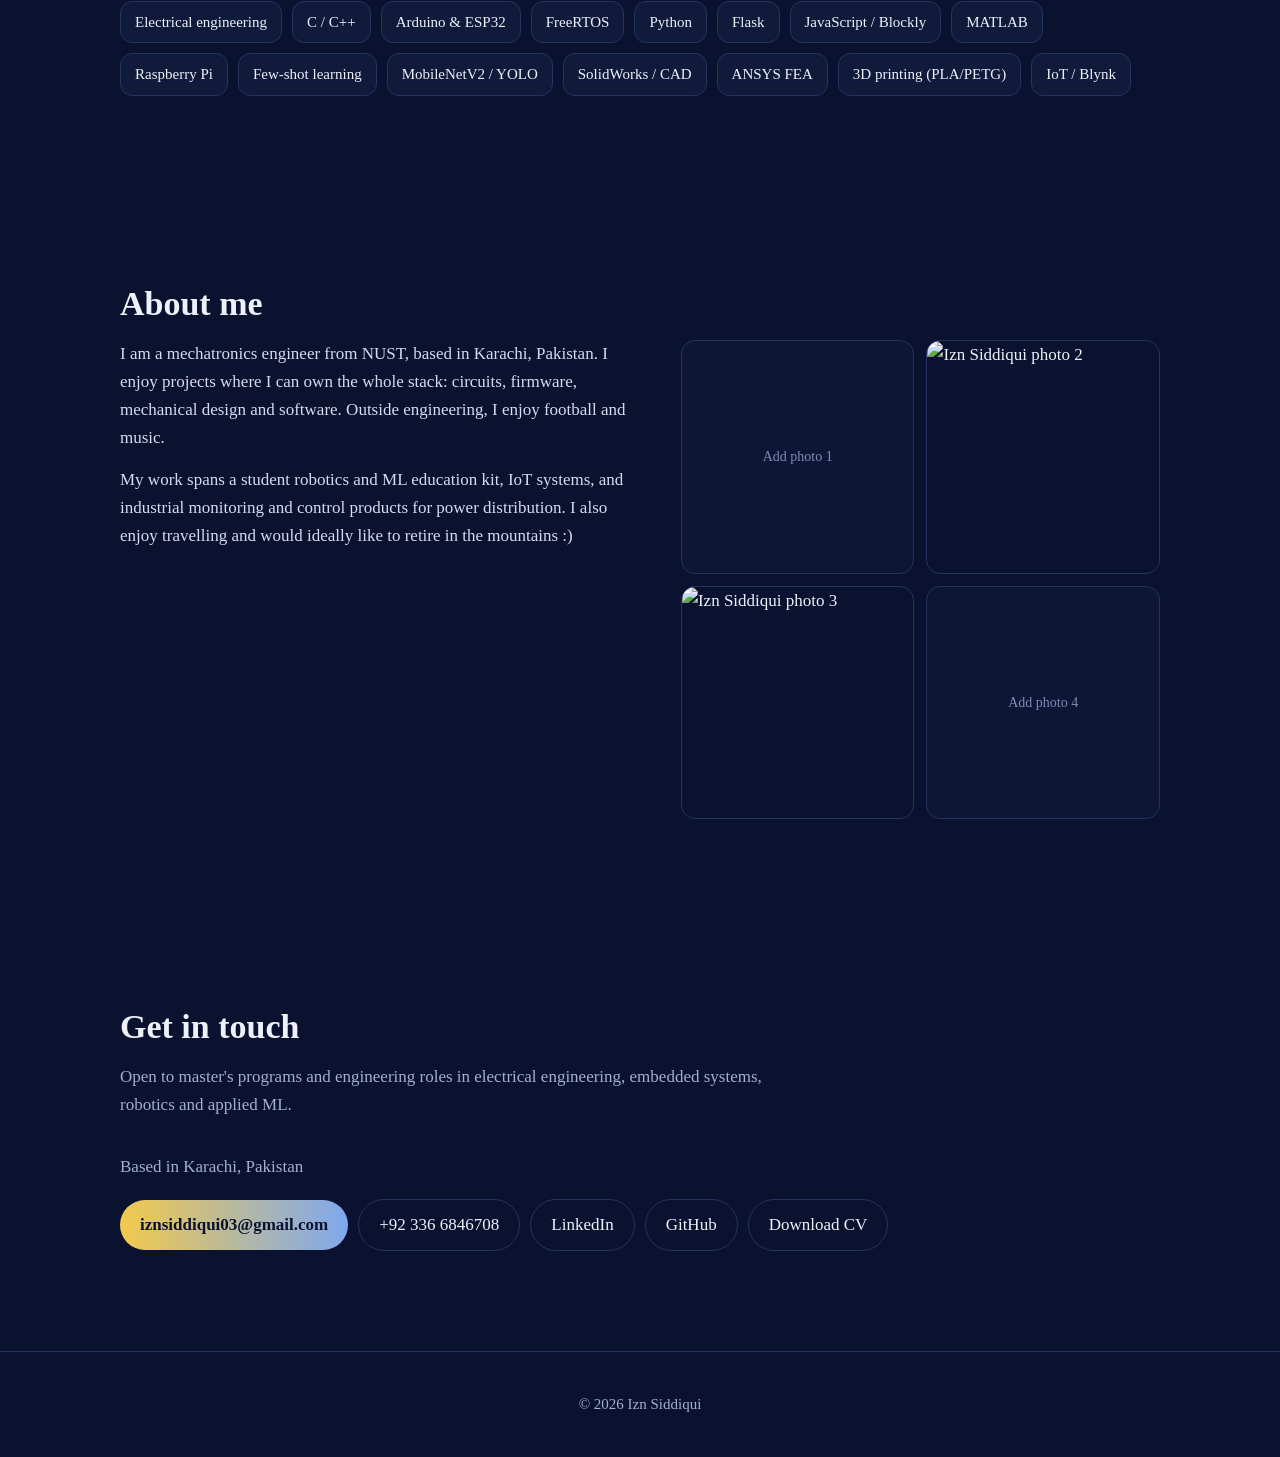
==== commit 55782cc7: "Update index.html" ====
--- a/index.html
+++ b/index.html
@@ -83,9 +83,51 @@
 .agal{display:grid;grid-template-columns:1fr 1fr;gap:12px}
 .agal img,.agal .slot{width:100%;aspect-ratio:1;object-fit:cover;border-radius:14px;border:1px solid var(--line)}
 .ct{margin:0 0 18px;color:var(--muted)}
+/* Animated project workflow diagrams */
+.flow-visual{background:#0d1535;border:1px solid var(--line);border-radius:14px;padding:14px;margin:8px 0 18px;overflow:hidden}
+.flow-caption{display:flex;justify-content:space-between;gap:12px;align-items:center;color:var(--muted);font-size:13px;margin-bottom:12px}
+.flow-caption strong{color:var(--text);font-size:14px;font-weight:600}
+.pipeline{display:flex;align-items:center;gap:7px;overflow-x:auto;padding:4px 2px 10px;scrollbar-width:thin}
+.flow-node{flex:1 0 112px;min-height:58px;display:flex;align-items:center;justify-content:center;text-align:center;padding:9px 10px;background:#17234a;border:1px solid #31457f;border-radius:10px;color:#b9c5e8;font-size:13px;line-height:1.35;transition:background .25s,border-color .25s,box-shadow .25s,transform .25s}
+.flow-node.active{background:#26345f;border-color:var(--a);color:#fff;box-shadow:0 0 18px rgba(242,201,76,.16);transform:translateY(-2px)}
+.flow-arrow{color:#7fa8f0;flex:0 0 auto;font-size:18px}
+.flow-status{font-size:13px;color:var(--a);min-height:20px;margin-top:4px}
+/* Build-IT block-coding demo */
+.bc{border:1px solid var(--line);border-radius:14px;overflow:hidden;background:#0d1535;margin:8px 0 20px}
+.bch{background:linear-gradient(90deg,#2563eb,#7c3aed);padding:10px 16px;font-weight:700;display:flex;justify-content:space-between;gap:10px;align-items:center}
+.bch small{font-weight:400;opacity:.85;font-size:12px}
+.bcb{display:grid;grid-template-columns:minmax(190px,240px) minmax(0,1fr);gap:15px;padding:14px}
+.bc-side label{display:block;color:var(--muted);font-size:13px;margin:0 0 6px}
+.bc-side select{width:100%;background:#17234a;border:1px solid #31457f;color:var(--text);border-radius:8px;padding:8px;margin-bottom:12px}
+.pal{display:grid;grid-template-columns:1fr 1fr;gap:7px}
+.pal button,.bcbtn button{border:0;border-radius:8px;padding:8px 9px;color:#fff;cursor:pointer;font-size:13px;transition:filter .2s,transform .2s}
+.pal button:hover,.bcbtn button:hover{filter:brightness(1.15);transform:translateY(-1px)}
+.pal button[data-add="forward"]{background:#2563eb}.pal button[data-add="reverse"]{background:#475569}
+.pal button[data-add="left"]{background:#7c3aed}.pal button[data-add="right"]{background:#a855f7}
+.bc-hint{font-size:12px;color:var(--muted);line-height:1.45;margin:12px 0 0}
+.bc-stage{min-width:0}
+#bc-canvas{display:block;width:100%;height:auto;aspect-ratio:5/3;background:#0b1330;border:1px solid var(--line);border-radius:10px}
+.bcbtn{display:flex;flex-wrap:wrap;gap:7px;margin:9px 0}
+.bcbtn button{background:#43558e}.bcbtn .run{background:#2563eb}.bcbtn .clear{background:#475569}
+.bcbtn button:disabled,.pal button:disabled{opacity:.45;cursor:not-allowed;transform:none}
+.bc-program{background:#111d40;border:1px solid var(--line);border-radius:9px;padding:9px;min-height:54px;max-height:150px;overflow:auto}
+.bc-empty{font-size:13px;color:var(--muted)}
+.bc-item{display:flex;align-items:center;justify-content:space-between;gap:8px;padding:5px 7px;margin:4px 0;border-radius:7px;background:#202f5d;font-size:13px}
+.bc-item button{background:transparent;border:0;color:#fca5a5;font-size:17px;cursor:pointer;padding:0 4px}
+.bc-status{font-size:13px;color:var(--a);min-height:21px;margin-top:7px}
+.bc-source{white-space:pre-wrap;overflow-wrap:anywhere;background:#080f26;border:1px solid var(--line);border-radius:8px;padding:9px;color:#c9d3ee;font-size:12px;margin:8px 0 0}
+.video-placeholder,.repo-slot{border:1px dashed #3a4c82;border-radius:10px;padding:12px 15px;color:var(--muted);font-size:13px;background:rgba(16,26,58,.35);margin:8px 0}
+.hydro-visual{background:#0d1535;border:1px solid var(--line);border-radius:14px;padding:10px;margin:8px 0 18px;overflow:hidden}
+.hydro-visual svg{display:block;width:100%;height:auto;min-width:460px}
+.hydro-scroll{overflow-x:auto}
+.hydro-water{fill:none;stroke:#54b8e7;stroke-width:5;stroke-linecap:round;stroke-dasharray:11 9;animation:waterFlow 1.2s linear infinite}
+.hydro-dot{fill:#54b8e7;filter:drop-shadow(0 0 5px rgba(84,184,231,.75));animation:waterPulse 1.6s ease-in-out infinite}
+@keyframes waterFlow{to{stroke-dashoffset:-40}}
+@keyframes waterPulse{50%{opacity:.35;transform:scale(.8);transform-origin:center}}
+.dialog-content{max-height:calc(90vh - 65px);overflow-y:auto}
 footer{padding:40px 0;color:var(--muted);text-align:center;font-size:15px;border-top:1px solid var(--line)}
 .rv{opacity:0;transform:translateY(24px);transition:.7s}.rv.in{opacity:1;transform:none}
-@media(max-width:720px){.pg,.about{grid-template-columns:1fr}#hero .wrap{grid-template-columns:1fr}.portrait{order:-1;width:140px}nav div a:nth-child(n+3){display:none}}
+@media(max-width:720px){.pg,.about{grid-template-columns:1fr}.bcb{grid-template-columns:1fr}.bc-side{min-width:0}#hero .wrap{grid-template-columns:1fr}.portrait{order:-1;width:140px}nav div a:nth-child(n+3){display:none}}
 @media(prefers-reduced-motion:reduce){*{transition:none!important;scroll-behavior:auto}.rv{opacity:1;transform:none}}
 </style>
 </head>
@@ -146,17 +188,17 @@
   location:'Karachi, Pakistan',
   github:'https://github.com/iznsiddiqui',
   linkedin:'https://www.linkedin.com/in/izn-siddiqui/',        // <- paste your LinkedIn profile link between the quotes
-  cv:'',              // <- optional, e.g. 'assets/cv.pdf'
-
-  profile:'',         // <- your main photo (shown in the top section), e.g. 'assets/me.jpg'
+  cv:'https://drive.google.com/file/d/1tiGHFibzqBjeiwxK-RuwP2Gay6kveQj9/view?usp=sharing',              // <- optional, e.g. 'assets/cv.pdf'
+
+  profile:'https://drive.google.com/file/d/1jxAmlbBFSeq1yvOE99rv5TOBHm5xZII9/view?usp=sharing',         // <- your main photo (shown in the top section), e.g. 'assets/me.jpg'
 
   // About me: each line between quotes is one paragraph. Rewrite freely.
   about:[
-    'I am an electrical engineer from NUST, based in Karachi, Pakistan. I enjoy projects where I can own the whole stack: circuits, firmware, mechanical design and software.',
-    'My work spans a student robotics and ML education kit, IoT systems, and industrial monitoring and control products for power distribution.'
+    'I am a mechatronics engineer from NUST, based in Karachi, Pakistan. I enjoy projects where I can own the whole stack: circuits, firmware, mechanical design and software. Outside engineering, I enjoy football and music.',
+    'My work spans a student robotics and ML education kit, IoT systems, and industrial monitoring and control products for power distribution. I also enjoy travelling and would ideally like to retire in the mountains :)'
   ],
   // 4 photos of yourself for the About section. Leave '' for an empty slot.
-  aboutPhotos:['','','',''],
+  aboutPhotos:['','https://drive.google.com/file/d/1-by_vdghPc3YSEgY36CihmkeF6UJBXYD/view?usp=sharing','https://drive.google.com/file/d/13AcF7rDeThoUgnDF9BYsHwFL4hmdzAUF/view?usp=sharing',''],
 
   // true  = empty picture slots show a dashed "Add picture" box (so you can see where they go)
   // false = empty slots are hidden. Set to false when you are done.
@@ -181,8 +223,9 @@
  disciplines:['Electrical Engineering','Embedded Systems','Mechanical Design','Machine Learning'],
  grad:'linear-gradient(135deg,#7f1d1d,#1e1b4b)',
  bg:'https://drive.google.com/file/d/10XUOO2bJVVjfx0JPNBBZHrPf8CP8heZ1/view?usp=sharing',
- pics:['','',''],
- video:'',
+ pics:[],
+ video:'https://drive.google.com/file/d/1jkhFOH9wcy_ABq_y5szhCD6A644-CWnf/view?usp=sharing', // Paste the Dashboard Interface video URL here when available.
+ videoLabel:'Dashboard Interface',
  summary:'A snap-together robotics kit with a block-coding web app and on-device few-shot object detection, built to make hands-on robotics and ML education affordable and locally available in Pakistan.',
  problem:'STEM kits are expensive and hard to source in Pakistan, and practical machine learning is almost absent from school-level robotics. Build-IT is a modular alternative aimed at students.',
  role:'Designed and built the project end to end: mechanical design (3D-printed modules, snap-fit pin, gripper), embedded firmware, the Blockly web app and backend, and the ML pipeline.',
@@ -202,6 +245,8 @@
   ['ML','YOLOv4-Tiny finds the object, MobileNetV2 turns the crop into a 1280-d vector, and cosine similarity against class prototypes names it.']],
  bars:[['Orange cup',100],['Pink cup',100],['Green block',60],['Tang pack',46.7]],barsTitle:'Per-class recall (75 test images, 4 objects)',
  notes:['Overall on the test set: precision 95.2% (59/62), recall 78.7% (59/75), F1 0.86.','Estimated runtime of about 86 minutes comes from a component power table (about 41 W worst case), not a measured run.','Demonstrated in person to students at a national engineering robotics contest.'],
+ flowTitle:'From block code to robot',
+ flow:['Blockly web app','Flask compiler','Raspberry Pi 5','ESP32-S3','Motors + sensors + ML'],
  links:[['Source code on GitHub','https://github.com/iznsiddiqui/Build-It']]
 },
 {
@@ -209,8 +254,8 @@
  tags:['Robotics','Embedded','IoT'],
  disciplines:['Electrical Engineering','Embedded Systems','Robotics & Kinematics'],
  grad:'linear-gradient(135deg,#0f766e,#1e293b)',
- bg:'',
- pics:['','',''],
+ bg:'https://drive.google.com/file/d/1OuaNCapJcTdjghCXAXO0Rqlo_ZZaIPKX/view?usp=sharing',
+ pics:['https://drive.google.com/file/d/16svb2YD22HkOM_n3j9FShxT6G2QSEYlJ/view?usp=sharing'],
  video:'https://drive.google.com/file/d/1ZfDNyShleqSVot1hS_fTqfa25xlKbjhg/view?usp=sharing',   // <- paste your Google Drive / YouTube video link here
  summary:'A low-cost servo arm controlled from any phone browser, paired with a MATLAB kinematic model of the same arm.',
  problem:'Prototype a functional arm of the kind used in packing and filling lines, using cheap parts, and keep a simulation that mirrors the hardware.',
@@ -228,6 +273,9 @@
   ['MATLAB twin','The same arm is modelled with DH parameters to visualise reach and joint limits.']],
  widget:'arm',
  notes:['The report describes the build qualitatively; no accuracy or repeatability figures were measured, so none are claimed here.','The playground above is a simple 2-link side view using the modelled 5 cm and 9 cm links. It is illustrative and not calibrated to the physical arm.'],
+ flowTitle:'Browser-to-servo control',
+ flow:['Phone browser','Wi-Fi access point','ESP32-S3','Servo motors','Arm movement'],
+ repo:'', // Add the public repository URL here when ready.
  links:[]
 },
 {
@@ -235,8 +283,8 @@
  tags:['IoT','Embedded'],status:'Design and firmware',
  disciplines:['Electrical Engineering','Embedded Systems','IoT'],
  grad:'linear-gradient(135deg,#166534,#0f172a)',
- bg:'',
- pics:['','',''],
+ bg:'https://drive.google.com/file/d/1WaYAEcnm73lQFVstqf647o156Z6AzNH1/view?usp=sharing',
+ pics:[],
  video:'',
  summary:'An ESP32 monitoring and control design for a nutrient-film hydroponic lettuce system, with a Blynk dashboard, safety interlocks and local control that keeps working when Wi-Fi drops.',
  problem:'Small hydroponic setups need constant manual checks. A missed low-water or pump failure can stop nutrient delivery and damage the crop.',
@@ -254,6 +302,9 @@
   ['Act','Five relays drive circulation, air, light, fan and refill.'],
   ['Report','Telemetry and alerts go to the Blynk dashboard.']],
  notes:['This is a design and firmware project completed during a 2023 internship; the documentation was written up for this portfolio. The full-size growing structure was not built, and sensor values would need calibration before use.','Sample dashboards in the write-up show illustrative values, not measured data.'],
+ flowTitle:'Sense, decide and actuate',
+ flow:['Sensors','ESP32 control','Safety interlocks','5 relays','Blynk dashboard'],
+ repo:'', // Add the public repository URL here when ready.
  links:[]
 }
 ];
@@ -295,11 +346,34 @@
  return m?`https://drive.google.com/thumbnail?id=${m[1]}&sz=w1600`:u}
 function vis(o,cls){return o.bg?`<div class="${cls}"><div class="bgb" style="background-image:url('${img(o.bg)}')"></div><img src="${img(o.bg)}" alt="${o.title}"></div>`:`<div class="${cls}" style="background-image:${o.grad}"></div>`}
 function bgStyle(o){return o.bg?`background-image:linear-gradient(rgba(5,9,26,.35),rgba(5,9,26,.55)),url('${img(o.bg)}')`:`background-image:${o.grad}`}
-function pics(arr,label){const a=(arr||[]).map((u,i)=>u?`<img src="${img(u)}" alt="${label} picture ${i+1}" loading="lazy">`:(SHOW?`<div class="slot">Add picture ${i+1}</div>`:'')).join('');
- return a.trim()?`<h4>Pictures</h4><div class="gal">${a}</div>`:''}
+function pics(arr,label){const valid=(arr||[]).filter(Boolean);if(!valid.length)return'';
+ const a=valid.map((u,i)=>`<img src="${img(u)}" alt="${label} picture ${i+1}" loading="lazy">`).join('');
+ return `<h4>Pictures</h4><div class="gal">${a}</div>`}
 function num(m){return`<span class="n" data-to="${m.v}" data-d="${m.d}" data-u="${m.u}">0${m.u}</span>`}
 function counters(root){root.querySelectorAll('.n').forEach(e=>{const to=+e.dataset.to,d=+e.dataset.d,u=e.dataset.u,t0=performance.now();
  (function f(t){const p=Math.min(1,(t-t0)/900);e.textContent=(to*(1-Math.pow(1-p,3))).toFixed(d)+u;if(p<1)requestAnimationFrame(f)})(t0)})}
+
+function flowMarkup(p){if(!p.flow||!p.flow.length)return'';
+ const nodes=p.flow.map((name,i)=>`${i?'<span class="flow-arrow" aria-hidden="true">›</span>':''}<div class="flow-node" data-flow-node="${i}">${name}</div>`).join('');
+ return `<div class="flow-visual"><div class="flow-caption"><strong>${p.flowTitle||'System workflow'}</strong><span>Animated sequence</span></div><div class="pipeline">${nodes}</div><div class="flow-status" aria-live="polite"></div></div>`}
+function startFlowAnimation(d,p){const box=d.querySelector('.flow-visual');if(!box)return;
+ const nodes=[...box.querySelectorAll('[data-flow-node]')],status=box.querySelector('.flow-status');let i=0;
+ const tick=()=>{nodes.forEach((n,j)=>n.classList.toggle('active',j===i));if(status)status.textContent=`Active stage: ${p.flow[i]}`;i=(i+1)%nodes.length};
+ tick();d._flowTimer=setInterval(tick,950)}
+function projectLinks(p){const links=[...(p.links||[])];if(p.repo)links.push(['GitHub repository',p.repo]);
+ const html=links.map(l=>`<a class="btn" href="${l[1]}" target="_blank" rel="noopener">${l[0]}</a>`).join('');
+ const slot=(!p.repo&&['arm','hydro'].includes(p.id))?`<div class="repo-slot">GitHub repository link reserved — add the URL in this project’s <code>repo</code> field.</div>`:'';
+ return html||slot?`<h4>Links</h4>${html}${slot}`:''}
+function hydroDiagram(){return `<div class="hydro-visual"><div class="flow-caption"><strong>Nutrient-film circulation loop</strong><span>Conceptual system diagram</span></div><div class="hydro-scroll"><svg viewBox="0 0 720 205" role="img" aria-label="Hydroponic reservoir, pump, growing channel, sensors and ESP32 controller">
+ <defs><linearGradient id="hTank" x1="0" x2="0" y1="0" y2="1"><stop offset="0" stop-color="#254b79"/><stop offset="1" stop-color="#14294a"/></linearGradient></defs>
+ <rect x="22" y="112" width="126" height="70" rx="9" fill="url(#hTank)" stroke="#7fa8f0"/><text x="85" y="137" fill="#eef1fa" text-anchor="middle" font-size="13">Reservoir</text><text x="85" y="157" fill="#a3afcf" text-anchor="middle" font-size="11">Level sensor</text>
+ <circle cx="180" cy="146" r="23" fill="#253b6c" stroke="#7fa8f0"/><text x="180" y="150" fill="#eef1fa" text-anchor="middle" font-size="11">Pump</text>
+ <rect x="244" y="48" width="230" height="62" rx="10" fill="#183456" stroke="#54b8e7"/><text x="359" y="73" fill="#eef1fa" text-anchor="middle" font-size="14">NFT growing channel</text><text x="359" y="92" fill="#a3afcf" text-anchor="middle" font-size="11">Water + nutrient solution</text>
+ <rect x="516" y="40" width="88" height="78" rx="9" fill="#25345b" stroke="#f2c94c"/><text x="560" y="70" fill="#eef1fa" text-anchor="middle" font-size="13">ESP32</text><text x="560" y="89" fill="#a3afcf" text-anchor="middle" font-size="10">Logic + relays</text>
+ <rect x="630" y="40" width="76" height="78" rx="9" fill="#26345f" stroke="#7fa8f0"/><text x="668" y="70" fill="#eef1fa" text-anchor="middle" font-size="12">Blynk</text><text x="668" y="89" fill="#a3afcf" text-anchor="middle" font-size="10">Dashboard</text>
+ <path class="hydro-water" d="M148 146 H157 M203 146 H220 V79 H244 M474 79 H516 M604 79 H630"/><path class="hydro-water" d="M359 110 V165 H85 V182" opacity=".7"/><circle class="hydro-dot" cx="0" cy="0" r="4"><animateMotion dur="5s" repeatCount="indefinite" path="M148 146 H157 M203 146 H220 V79 H244 M474 79 H516"/></circle>
+ <text x="350" y="194" fill="#a3afcf" text-anchor="middle" font-size="10">Sensors feed local control; interlocks govern the relay outputs</text>
+ </svg></div></div>`}
 
 /* ===== profile, about, contact ===== */
 $('#profile').innerHTML=CONFIG.profile?`<img class="portrait" src="${img(CONFIG.profile)}" alt="Izn Siddiqui">`:(SHOW?`<div class="portrait slot">Add your photo</div>`:'');
@@ -329,36 +403,111 @@
 function pick(e){const c=e.target.closest('.card');if(c)open(c.dataset.id)}
 $('#grid').onclick=pick;$('#grid').onkeydown=e=>{if(e.key=='Enter')pick(e)};
 
-function open(id){const d=$('#dlg'),p=PROJECTS.find(x=>x.id==id);
+function buildRobotWidget(){return `<div class="bc" id="build-coder">
+ <div class="bch"><span>Build-IT Robot Lab</span><small>Block code · simulated movement</small></div>
+ <div class="bcb">
+  <div class="bc-side">
+   <label for="bc-steps">Steps / quarter-turns per block</label>
+   <select id="bc-steps"><option value="1">1</option><option value="2">2</option><option value="3">3</option><option value="4">4</option><option value="5">5</option></select>
+   <div class="pal">
+    <button data-add="forward">Forward</button><button data-add="reverse">Reverse</button>
+    <button data-add="left">Turn left</button><button data-add="right">Turn right</button>
+   </div>
+   <p class="bc-hint">Add movement blocks to build a sequence. Forward and reverse move one grid cell per step. Each turn step rotates the robot by 90°.</p>
+  </div>
+  <div class="bc-stage">
+   <canvas id="bc-canvas" width="500" height="300" aria-label="Robot moving on a grid"></canvas>
+   <div class="bcbtn"><button id="bc-make">Make Code</button><button id="bc-run" class="run">Run Robot</button><button id="bc-clear" class="clear">Clear</button></div>
+   <div class="bc-program" id="bc-program"><div class="bc-empty">No blocks yet. Add a movement block.</div></div>
+   <div class="bc-status" id="bc-status" aria-live="polite">Ready to program.</div>
+   <pre class="bc-source" id="bc-source" hidden></pre>
+  </div>
+ </div>
+</div>`}
+function open(id){const d=$('#dlg'),p=PROJECTS.find(x=>x.id==id);if(!p)return;
  const head=`<div class="dh"><h3>${p.title}</h3><button class="x" aria-label="Close">&times;</button></div>`;
- d.innerHTML=head+`<div class="db">${vis(p,'banner')}
- <p class="disc">${p.ctx} · ${p.year}</p>
- <p class="disc"><b>Disciplines:</b> ${p.disciplines.join(', ')}</p>
- <h4>Problem</h4><p>${p.problem}</p>
- <h4>My role</h4><p>${p.role}</p>
- <h4>Key numbers</h4><div class="mets">${p.mets.map(m=>`<div class="met"><b>${num(m)}</b><span>${m.l}</span></div>`).join('')}</div>
- ${p.video?`<h4>Demo</h4><iframe src="${embed(p.video)}" allow="autoplay;fullscreen" allowfullscreen loading="lazy"></iframe>`:''}
- ${p.widget=='arm'?`<h4>Try the geometry</h4><div class="pg"><canvas id="arm" width="380" height="240"></canvas><div>
-   <label>Shoulder <span id="v1"></span></label><input id="s1" type="range" min="0" max="180" value="60">
-   <label>Elbow <span id="v2"></span></label><input id="s2" type="range" min="0" max="180" value="110">
-   <p id="ee" style="color:var(--a);font-size:15px"></p></div></div>`:''}
- ${pics(p.pics,p.title)}
- <h4>Highlights</h4><ul>${p.highlights.map(h=>`<li>${h}</li>`).join('')}</ul>
- <h4>How it works <span style="text-transform:none;letter-spacing:0;color:var(--muted)">(click a step)</span></h4>
- <div class="steps">${p.steps.map((s,i)=>`<button class="step ${i?'':'on'}" data-i="${i}">${i+1}. ${s[0]}</button>`).join('')}</div><div class="sd">${p.steps[0][1]}</div>
- ${p.bars?`<h4>${p.barsTitle}</h4><div class="bars">${p.bars.map(b=>`<div>${b[0]} <span style="float:right">${b[1]}%</span><div class="bar"><i data-w="${b[1]}"></i></div></div>`).join('')}</div>`:''}
- <h4>Good to know</h4><div class="note">${p.notes.join('<br><br>')}</div>
- ${p.links.length?`<h4>Links</h4>${p.links.map(l=>`<a class="btn" href="${l[1]}" target="_blank" rel="noopener">${l[0]}</a>`).join('')}`:''}
- </div>`;
- d.showModal();counters(d);
+ const hydro=p.id==='hydro';
+ let body=`${vis(p,'banner')}
+  <p class="disc">${p.ctx} · ${p.year}</p>
+  <p class="disc"><b>Disciplines:</b> ${p.disciplines.join(', ')}</p>`;
+ if(hydro){
+  body+=`<p>${p.summary}</p><h4>My role</h4><p>${p.role}</p>
+   <h4>Key numbers</h4><div class="mets">${p.mets.map(m=>`<div class="met"><b>${num(m)}</b><span>${m.l}</span></div>`).join('')}</div>
+   ${hydroDiagram()}${flowMarkup(p)}
+   <h4>How it works</h4><div class="steps">${p.steps.map((s,i)=>`<button class="step ${i?'':'on'}" data-i="${i}">${i+1}. ${s[0]}</button>`).join('')}</div><div class="sd">${p.steps[0][1]}</div>
+   <div class="note">${p.notes.join('<br><br>')}</div>${projectLinks(p)}`;
+ }else{
+  body+=`<h4>Problem</h4><p>${p.problem}</p>
+   <h4>My role</h4><p>${p.role}</p>
+   <h4>Key numbers</h4><div class="mets">${p.mets.map(m=>`<div class="met"><b>${num(m)}</b><span>${m.l}</span></div>`).join('')}</div>
+   ${p.video?`<h4>${p.videoLabel||'Demo'}</h4><iframe src="${embed(p.video)}" allow="autoplay;fullscreen" allowfullscreen loading="lazy" title="${p.videoLabel||p.title}"></iframe>`:''}
+   ${p.id==='buildit'&&!p.video?`<h4>Dashboard Interface</h4><div class="video-placeholder">Dashboard Interface video slot. Add its Google Drive or YouTube URL to the Build-IT <code>video</code> field in the PROJECTS section.</div>`:''}
+   ${flowMarkup(p)}
+   ${p.id==='buildit'?`<h4>Try block coding</h4>${buildRobotWidget()}`:''}
+   ${p.widget=='arm'?`<h4>Try the geometry</h4><div class="pg"><canvas id="arm" width="380" height="240"></canvas><div>
+    <label>Shoulder <span id="v1"></span></label><input id="s1" type="range" min="0" max="180" value="60">
+    <label>Elbow <span id="v2"></span></label><input id="s2" type="range" min="0" max="180" value="110">
+    <p id="ee" style="color:var(--a);font-size:15px"></p></div></div>`:''}
+   ${pics(p.pics,p.title)}
+   <h4>Highlights</h4><ul>${p.highlights.map(h=>`<li>${h}</li>`).join('')}</ul>
+   <h4>How it works <span style="text-transform:none;letter-spacing:0;color:var(--muted)">(click a step)</span></h4>
+   <div class="steps">${p.steps.map((s,i)=>`<button class="step ${i?'':'on'}" data-i="${i}">${i+1}. ${s[0]}</button>`).join('')}</div><div class="sd">${p.steps[0][1]}</div>
+   ${p.bars?`<h4>${p.barsTitle}</h4><div class="bars">${p.bars.map(b=>`<div>${b[0]} <span style="float:right">${b[1]}%</span><div class="bar"><i data-w="${b[1]}"></i></div></div>`).join('')}</div>`:''}
+   <h4>Good to know</h4><div class="note">${p.notes.join('<br><br>')}</div>
+   ${projectLinks(p)}`;
+ }
+ d.innerHTML=head+`<div class="db dialog-content">${body}</div>`;
+ d.showModal();counters(d);startFlowAnimation(d,p);
  setTimeout(()=>d.querySelectorAll('.bar i').forEach(i=>i.style.width=i.dataset.w+'%'),60);
  d.querySelector('.x').onclick=()=>d.close();
- d.querySelector('.steps').onclick=e=>{const b=e.target.closest('.step');if(!b)return;
-  d.querySelectorAll('.step').forEach(s=>s.classList.remove('on'));b.classList.add('on');d.querySelector('.sd').textContent=p.steps[b.dataset.i][1]};
+ const stepWrap=d.querySelector('.steps');if(stepWrap)stepWrap.onclick=e=>{const b=e.target.closest('.step');if(!b)return;
+  d.querySelectorAll('.step').forEach(s=>s.classList.remove('on'));b.classList.add('on');d.querySelector('.sd').textContent=p.steps[+b.dataset.i][1]};
  if(p.widget=='arm')armWidget(d);
+ if(p.id==='buildit')initBuildRobotWidget(d);
 }
 $('#dlg').addEventListener('click',e=>{if(e.target===e.currentTarget)e.currentTarget.close()});
-$('#dlg').addEventListener('close',()=>{$('#dlg').innerHTML=''});
+$('#dlg').addEventListener('close',()=>{if($('#dlg')._flowTimer)clearInterval($('#dlg')._flowTimer);$('#dlg')._flowTimer=null;$('#dlg').innerHTML=''});
+
+function initBuildRobotWidget(d){
+ const canvas=d.querySelector('#bc-canvas'),ctx=canvas.getContext('2d'),palette=d.querySelector('.pal'),steps=d.querySelector('#bc-steps');
+ const programEl=d.querySelector('#bc-program'),status=d.querySelector('#bc-status'),source=d.querySelector('#bc-source');
+ const make=d.querySelector('#bc-make'),run=d.querySelector('#bc-run'),clear=d.querySelector('#bc-clear');
+ const labels={forward:'Move forward',reverse:'Move reverse',left:'Turn left',right:'Turn right'};
+ let program=[],running=false,robot={x:4,y:3,angle:-Math.PI/2};
+ const cols=10,rows=6,cell=50;
+ function draw(state){ctx.clearRect(0,0,canvas.width,canvas.height);ctx.fillStyle='#0b1330';ctx.fillRect(0,0,canvas.width,canvas.height);
+  ctx.strokeStyle='#25335f';ctx.lineWidth=1;for(let x=0;x<=cols;x++){ctx.beginPath();ctx.moveTo(x*cell,0);ctx.lineTo(x*cell,canvas.height);ctx.stroke()}for(let y=0;y<=rows;y++){ctx.beginPath();ctx.moveTo(0,y*cell);ctx.lineTo(canvas.width,y*cell);ctx.stroke()}
+  const cx=(state.x+.5)*cell,cy=(state.y+.5)*cell;ctx.save();ctx.translate(cx,cy);ctx.rotate(state.angle);
+  ctx.fillStyle='#f2c94c';ctx.strokeStyle='#fff1b8';ctx.lineWidth=2;ctx.beginPath();ctx.moveTo(0,-17);ctx.lineTo(13,14);ctx.lineTo(0,8);ctx.lineTo(-13,14);ctx.closePath();ctx.fill();ctx.stroke();
+  ctx.fillStyle='#0b1330';ctx.beginPath();ctx.arc(0,2,3,0,Math.PI*2);ctx.fill();ctx.restore();
+ }
+ function blockLabel(b){return `${labels[b.action]} · ${b.steps}${b.action==='left'||b.action==='right'?' × 90°':' grid step'+(b.steps===1?'':'s')}`}
+ function renderProgram(){programEl.innerHTML=program.length?program.map((b,i)=>`<div class="bc-item"><span>${i+1}. ${blockLabel(b)}</span><button type="button" data-remove="${i}" aria-label="Remove block ${i+1}">×</button></div>`).join(''):'<div class="bc-empty">No blocks yet. Add a movement block.</div>';
+  programEl.querySelectorAll('[data-remove]').forEach(btn=>btn.onclick=()=>{if(running)return;program.splice(+btn.dataset.remove,1);renderProgram();source.hidden=true});
+ }
+ function setBusy(v){running=v;[...palette.querySelectorAll('button'),make,run,clear,steps].forEach(el=>el.disabled=v)}
+ function sleep(ms){return new Promise(resolve=>setTimeout(resolve,ms))}
+ function animate(from,to,duration=220){return new Promise(resolve=>{const t0=performance.now();function frame(now){const k=Math.min(1,(now-t0)/duration),ease=1-Math.pow(1-k,3);draw({x:from.x+(to.x-from.x)*ease,y:from.y+(to.y-from.y)*ease,angle:from.angle+(to.angle-from.angle)*ease});if(k<1)requestAnimationFrame(frame);else resolve()}requestAnimationFrame(frame)})}
+ function sourceCode(){return program.map(b=>{const fn={forward:'moveForward',reverse:'moveReverse',left:'turnLeft',right:'turnRight'}[b.action];return `${fn}(${b.steps});`}).join('\n')}
+ palette.onclick=e=>{const b=e.target.closest('[data-add]');if(!b||running)return;program.push({action:b.dataset.add,steps:Math.max(1,Math.min(5,+steps.value||1))});renderProgram();source.hidden=true;status.textContent=`Added ${blockLabel(program[program.length-1])}.`};
+ make.onclick=()=>{if(running)return;if(!program.length){status.textContent='Add at least one block before making code.';return}source.textContent=sourceCode();source.hidden=false;status.textContent='Program generated from the blocks.'};
+ clear.onclick=()=>{if(running)return;program=[];robot={x:4,y:3,angle:-Math.PI/2};draw(robot);renderProgram();source.hidden=true;status.textContent='Program cleared. Robot reset.'};
+ run.onclick=async()=>{if(running||!program.length){if(!program.length)status.textContent='Add movement blocks before running.';return}setBusy(true);status.textContent='Running program…';robot={x:4,y:3,angle:-Math.PI/2};draw(robot);
+  try{for(let bi=0;bi<program.length;bi++){const b=program[bi];status.textContent=`Block ${bi+1}/${program.length}: ${blockLabel(b)}`;
+   for(let n=0;n<b.steps;n++){
+    let target={...robot};
+    if(b.action==='forward'||b.action==='reverse'){const sign=b.action==='forward'?1:-1;target.x+=Math.round(Math.cos(robot.angle))*sign;target.y+=Math.round(Math.sin(robot.angle))*sign;
+     if(target.x<0||target.x>=cols||target.y<0||target.y>=rows){status.textContent='Boundary reached. Program stopped safely.';throw new Error('boundary')}
+    }else{target.angle+=b.action==='left'?-Math.PI/2:Math.PI/2}
+    await animate(robot,target,230);robot=target;await sleep(70);
+   }
+  }
+  status.textContent='Program complete.';
+  }catch(err){if(err.message!=='boundary')status.textContent='Animation stopped due to an error.'}
+  finally{setBusy(false)}
+ };
+ draw(robot);renderProgram();
+}
 
 function armWidget(d){const c=d.querySelector('#arm'),x=c.getContext('2d'),s1=d.querySelector('#s1'),s2=d.querySelector('#s2'),S=12,ox=70,oy=210,L1=5,L2=9;
  function draw(){const a=+s1.value,b=+s2.value;d.querySelector('#v1').textContent=a+'°';d.querySelector('#v2').textContent=b+'°';
@@ -431,4 +580,4 @@
 })();
 </script>
 </body>
-</html>+</html>
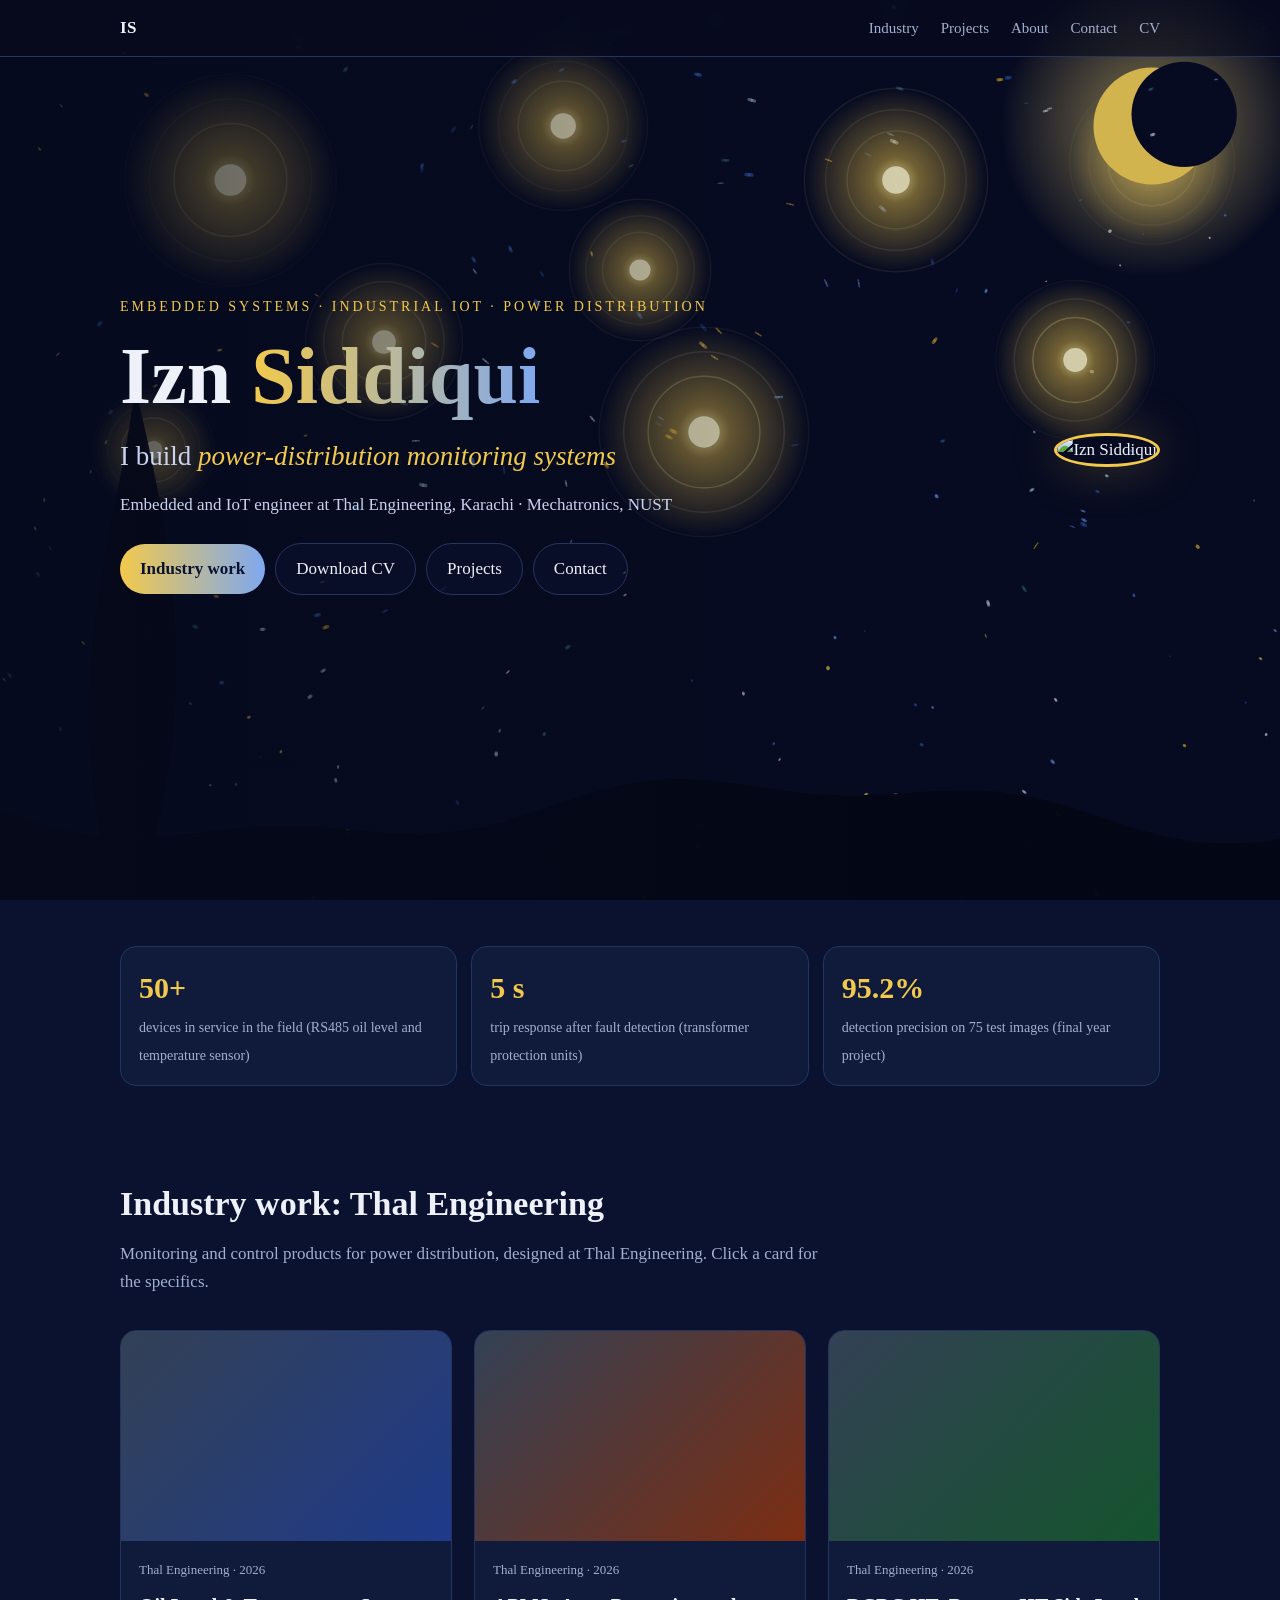
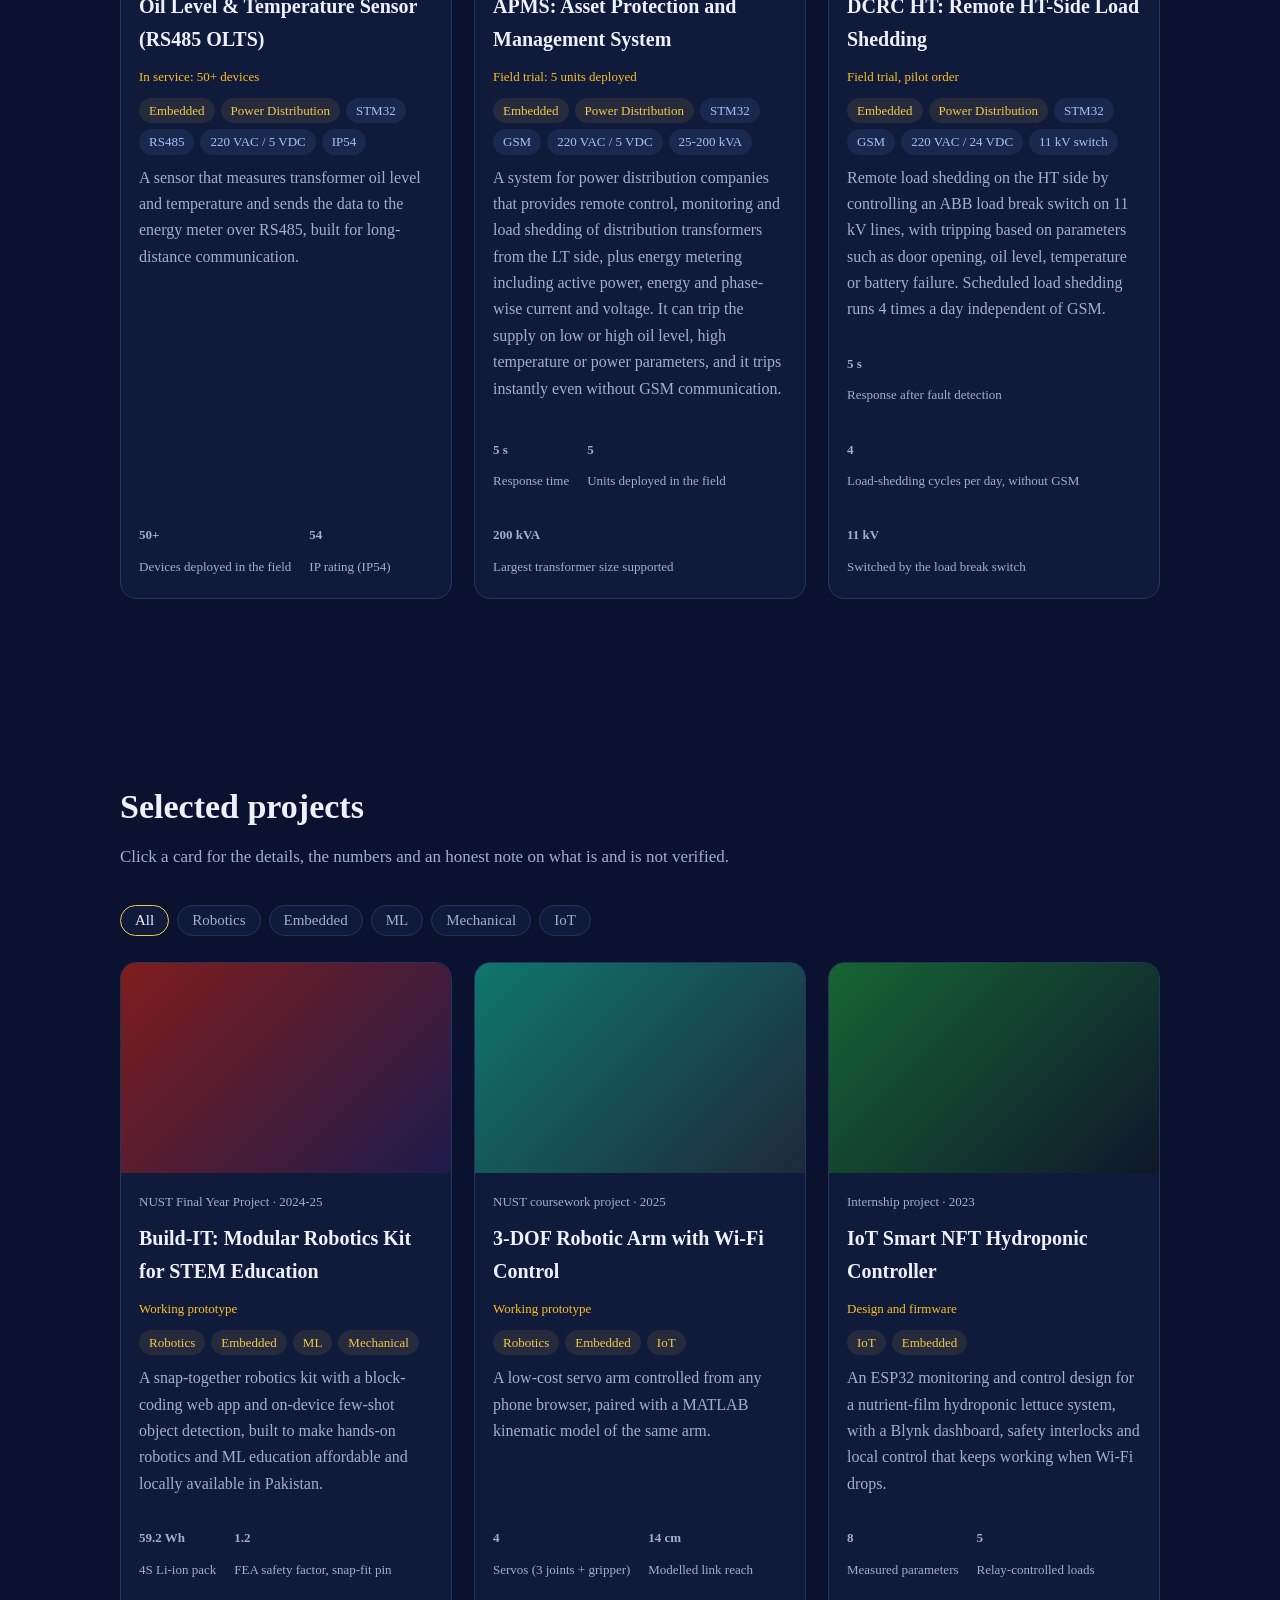
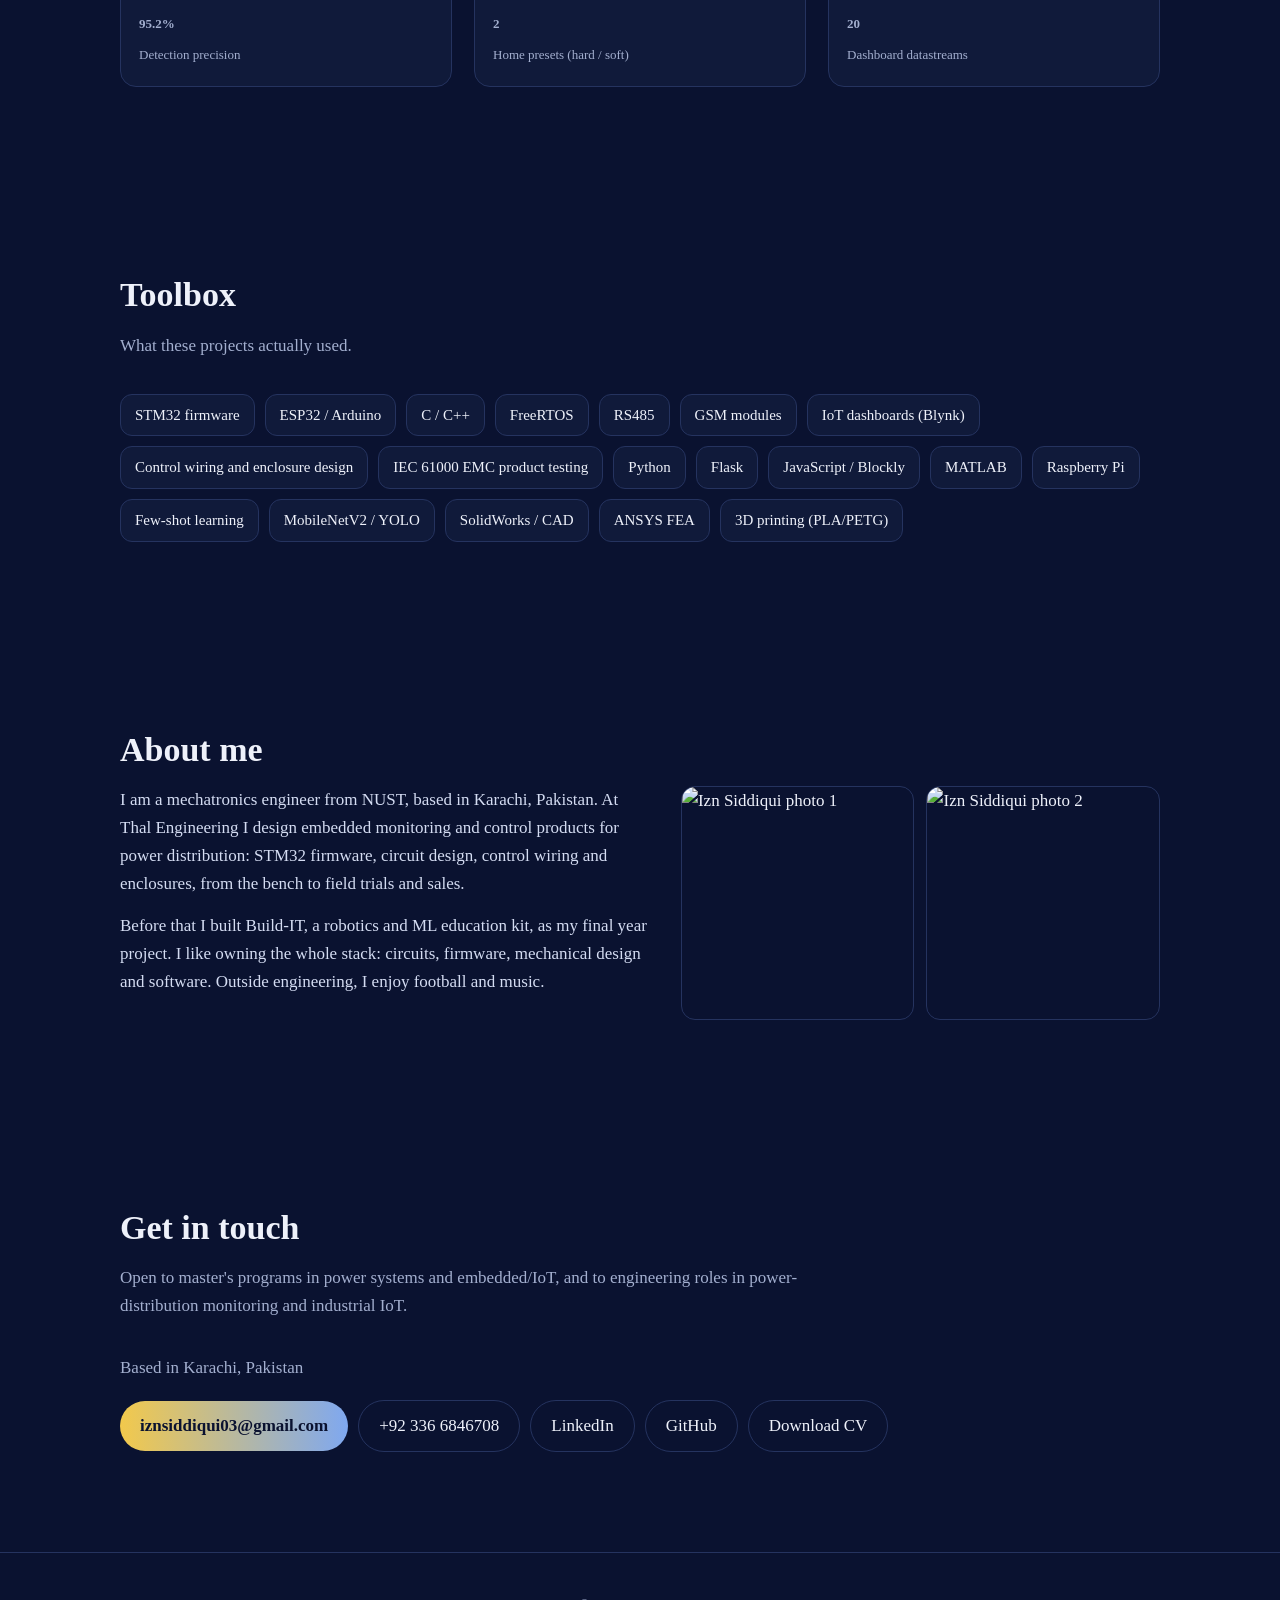
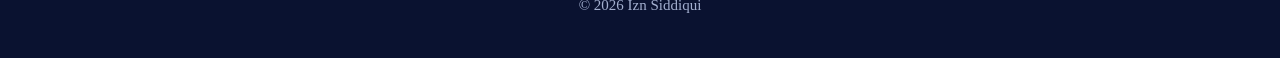
==== commit 3651dff0: "Update index.html" ====
--- a/index.html
+++ b/index.html
@@ -14,11 +14,18 @@
 <head>
 <meta charset="utf-8">
 <meta name="viewport" content="width=device-width,initial-scale=1">
-<title>Izn Siddiqui | Electrical Engineering, Embedded Systems & Robotics</title>
-<meta name="description" content="Portfolio of Izn Siddiqui, electrical engineer from NUST based in Karachi, Pakistan: embedded systems, robotics, IoT and power distribution.">
+<title>Izn Siddiqui | Power Monitoring &amp; Industrial IoT Engineer</title>
+<meta name="description" content="Mechatronics engineer (NUST), Karachi. Embedded monitoring and control products for power distribution: STM32 firmware, RS485, GSM, field-deployed at Thal Engineering.">
+<link rel="canonical" href="https://iznsiddiqui.github.io/">
+<meta name="theme-color" content="#0a1230">
+<meta property="og:type" content="website"><meta property="og:title" content="Izn Siddiqui | Power Monitoring & Industrial IoT Engineer">
+<meta property="og:description" content="Embedded monitoring and control products for power distribution, from bench to field deployment.">
+<meta property="og:url" content="https://iznsiddiqui.github.io/"><meta name="twitter:card" content="summary">
+<link rel="icon" href="data:image/svg+xml,%3Csvg xmlns='http://www.w3.org/2000/svg' viewBox='0 0 64 64'%3E%3Crect width='64' height='64' rx='14' fill='%230a1230'/%3E%3Ctext x='32' y='43' font-size='30' text-anchor='middle' fill='%23f2c94c' font-family='Georgia'%3EIS%3C/text%3E%3C/svg%3E">
+<script type="application/ld+json">{"@context":"https://schema.org","@type":"Person","name":"Izn Siddiqui","jobTitle":"Embedded systems and industrial IoT engineer","worksFor":{"@type":"Organization","name":"Thal Engineering"},"alumniOf":"NUST","address":"Karachi, Pakistan","url":"https://iznsiddiqui.github.io/","sameAs":["https://github.com/iznsiddiqui","https://www.linkedin.com/in/izn-siddiqui/"]}</script>
 <style>
 :root{--bg:#0a1230;--panel:#101a3a;--panel2:#17234a;--text:#eef1fa;--muted:#a3afcf;--a:#f2c94c;--b:#7fa8f0;--line:#25335f;--r:16px}
-*{box-sizing:border-box}html{scroll-behavior:smooth}
+*{box-sizing:border-box}html{scroll-behavior:smooth;scroll-padding-top:72px}
 body{margin:0;background:var(--bg);color:var(--text);font:17px/1.65 Cambria,"Cambria Math",Georgia,serif}
 button,input,canvas,dialog{font-family:inherit}
 a{color:var(--a);text-decoration:none}a:hover{text-decoration:underline}
@@ -26,7 +33,7 @@
 nav{position:fixed;inset:0 0 auto 0;z-index:20;backdrop-filter:blur(10px);background:rgba(8,12,30,.65);border-bottom:1px solid var(--line)}
 nav .wrap{display:flex;justify-content:space-between;align-items:center;height:56px}
 nav b{letter-spacing:.5px}nav div a{margin-left:22px;color:var(--muted);font-size:15px}nav div a:hover{color:var(--text);text-decoration:none}
-#hero{position:relative;min-height:100vh;display:flex;align-items:center;overflow:hidden;background:#070c22}
+#hero{position:relative;min-height:100vh;min-height:100svh;display:flex;align-items:center;overflow:hidden;background:#070c22}
 #hero canvas{position:absolute;inset:0;width:100%;height:100%}
 #hero::after{content:"";position:absolute;inset:0;background:linear-gradient(90deg,rgba(6,10,28,.72),rgba(6,10,28,.18) 70%)}
 #hero .wrap{position:relative;z-index:2;display:grid;grid-template-columns:1fr auto;gap:40px;align-items:center;width:100%}
@@ -127,23 +134,46 @@
 .dialog-content{max-height:calc(90vh - 65px);overflow-y:auto}
 footer{padding:40px 0;color:var(--muted);text-align:center;font-size:15px;border-top:1px solid var(--line)}
 .rv{opacity:0;transform:translateY(24px);transition:.7s}.rv.in{opacity:1;transform:none}
-@media(max-width:720px){.pg,.about{grid-template-columns:1fr}.bcb{grid-template-columns:1fr}.bc-side{min-width:0}#hero .wrap{grid-template-columns:1fr}.portrait{order:-1;width:140px}nav div a:nth-child(n+3){display:none}}
+@media(max-width:720px){.pg,.about{grid-template-columns:1fr}.bcb{grid-template-columns:1fr}.bc-side{min-width:0}#hero .wrap{grid-template-columns:1fr}.portrait{order:-1;width:140px}nav div a{margin-left:12px;font-size:13px}}
 @media(prefers-reduced-motion:reduce){*{transition:none!important;scroll-behavior:auto}.rv{opacity:1;transform:none}}
+a:focus-visible,button:focus-visible,.card:focus-visible{outline:2px solid var(--a);outline-offset:3px}
+body:has(dialog[open]){overflow:hidden}
+video{width:100%;aspect-ratio:16/9;border-radius:12px;background:#000}
+.herosub{color:#c9d3ee;margin:-14px 0 24px;max-width:560px}
+.glance{display:grid;grid-template-columns:repeat(auto-fit,minmax(220px,1fr));gap:14px}
+.glance div{background:var(--panel);border:1px solid var(--line);border-radius:var(--r);padding:16px 18px}
+.glance b{display:block;font-size:30px;color:var(--a)}.glance span{font-size:14px;color:var(--muted)}
+.proof{display:flex;flex-wrap:wrap;gap:8px}.pf{font-size:14px;padding:5px 12px;border-radius:999px;border:1px solid var(--line)}
+.pf.ok{color:#bfe7c8;border-color:#2d6a4a;background:rgba(45,106,74,.18)}.pf.no{color:var(--muted);border-style:dashed}
+a.pf:hover{text-decoration:none;border-color:var(--a)}
+.tag.sp{color:#9fc2ff;background:rgba(127,168,240,.1)}
 </style>
 </head>
 <body>
-<nav><div class="wrap"><b>IS</b><div><a href="#projects">Projects</a><a href="#industry">Industry</a><a href="#about">About</a><a href="#contact">Contact</a></div></div></nav>
+<nav><div class="wrap"><b>IS</b><div><a href="#industry">Industry</a><a href="#projects">Projects</a><a href="#about">About</a><a href="#contact">Contact</a><a id="navcv" href="#contact">CV</a></div></div></nav>
 
 <header id="hero"><canvas id="bg"></canvas><canvas id="stars"></canvas>
 <div class="wrap">
  <div>
-  <div class="kicker">Portfolio</div>
+  <div class="kicker">Embedded systems · Industrial IoT · Power distribution</div>
   <h1>Izn <span>Siddiqui</span></h1>
-  <div class="role">I build <em id="rot">robots</em></div>
-  <a class="btn p" href="#projects">See my projects</a><a class="btn" href="#contact">Contact me</a>
+  <div class="role">I build <em id="rot">power-distribution monitoring systems</em></div>
+  <p class="herosub">Embedded and IoT engineer at Thal Engineering, Karachi · Mechatronics, NUST</p>
+  <a class="btn p" href="#industry">Industry work</a><a class="btn" id="herocv" href="#contact">Download CV</a><a class="btn" href="#projects">Projects</a><a class="btn" href="#contact">Contact</a>
  </div>
  <div id="profile"></div>
 </div></header>
+<section id="glance" style="padding:46px 0 0"><div class="wrap"><div class="glance rv">
+<div><b>50+</b><span>devices in service in the field (RS485 oil level and temperature sensor)</span></div>
+<div><b>5 s</b><span>trip response after fault detection (transformer protection units)</span></div>
+<div><b>95.2%</b><span>detection precision on 75 test images (final year project)</span></div>
+</div></div></section>
+
+<section id="industry"><div class="wrap">
+<h2 class="rv">Industry work: Thal Engineering</h2>
+<p class="sub rv">Monitoring and control products for power distribution, designed at Thal Engineering. Click a card for the specifics.</p>
+<div class="grid" id="igrid"></div>
+</div></section>
 
 <section id="projects"><div class="wrap">
 <h2 class="rv">Selected projects</h2>
@@ -152,12 +182,6 @@
 <div class="grid" id="grid"></div>
 </div></section>
 
-<section id="industry"><div class="wrap">
-<h2 class="rv">Industry work: Thal Engineering</h2>
-<p class="sub rv">Power-distribution monitoring and control products. Details are shared on request.</p>
-<div class="grid" id="igrid"></div>
-</div></section>
-
 <section id="skills"><div class="wrap">
 <h2 class="rv">Toolbox</h2><p class="sub rv">What these projects actually used.</p>
 <div class="skills rv" id="sk"></div>
@@ -170,12 +194,13 @@
 
 <section id="contact"><div class="wrap">
 <h2 class="rv">Get in touch</h2>
-<p class="sub rv">Open to master's programs and engineering roles in electrical engineering, embedded systems, robotics and applied ML.</p>
+<p class="sub rv">Open to master's programs in power systems and embedded/IoT, and to engineering roles in power-distribution monitoring and industrial IoT.</p>
 <p class="ct rv" id="loc"></p>
 <div class="rv" id="links"></div>
 </div></section>
 <footer>© <span id="yr"></span> Izn Siddiqui</footer>
 
+<noscript><div style="max-width:760px;margin:0 auto;padding:40px 20px;color:#eef1fa"><h2>Izn Siddiqui</h2><p>Mechatronics engineer (NUST), Karachi. Embedded and IoT engineer at Thal Engineering: monitoring and control products for power distribution (STM32, RS485, GSM).</p><ul><li>RS485 oil level and temperature sensor: 50+ devices in service; passed IEC 61000 EMC and high-voltage tests, certified by PPMC.</li><li>APMS: transformer load monitoring and control, 5 s trip response, 5 units in field trial.</li><li>DCRC HT: remote load shedding of an 11 kV load break switch, field trial.</li><li>Build-IT: modular robotics and ML education kit (final year project).</li></ul><p>Contact: iznsiddiqui03@gmail.com · github.com/iznsiddiqui</p></div></noscript>
 <dialog id="dlg"></dialog>
 
 <script>
@@ -194,15 +219,15 @@
 
   // About me: each line between quotes is one paragraph. Rewrite freely.
   about:[
-    'I am a mechatronics engineer from NUST, based in Karachi, Pakistan. I enjoy projects where I can own the whole stack: circuits, firmware, mechanical design and software. Outside engineering, I enjoy football and music.',
-    'My work spans a student robotics and ML education kit, IoT systems, and industrial monitoring and control products for power distribution. I also enjoy travelling and would ideally like to retire in the mountains :)'
+    'I am a mechatronics engineer from NUST, based in Karachi, Pakistan. At Thal Engineering I design embedded monitoring and control products for power distribution: STM32 firmware, circuit design, control wiring and enclosures, from the bench to field trials and sales.',
+    'Before that I built Build-IT, a robotics and ML education kit, as my final year project. I like owning the whole stack: circuits, firmware, mechanical design and software. Outside engineering, I enjoy football and music.'
   ],
   // 4 photos of yourself for the About section. Leave '' for an empty slot.
-  aboutPhotos:['','https://drive.google.com/file/d/1-by_vdghPc3YSEgY36CihmkeF6UJBXYD/view?usp=sharing','https://drive.google.com/file/d/13AcF7rDeThoUgnDF9BYsHwFL4hmdzAUF/view?usp=sharing',''],
+  aboutPhotos:['assets/about-2.jpg','assets/about-3.jpg'],
 
   // true  = empty picture slots show a dashed "Add picture" box (so you can see where they go)
   // false = empty slots are hidden. Set to false when you are done.
-  showEmptySlots:true
+  showEmptySlots:false
 };
 
 /* Picture / video links can be written in 3 ways:
@@ -218,11 +243,11 @@
    ===================================================================== */
 const PROJECTS=[
 {
- id:'buildit',title:'Build-IT: Modular Robotics Kit for STEM Education',year:'2024-25',ctx:'NUST Final Year Project',
+ id:'buildit',title:'Build-IT: Modular Robotics Kit for STEM Education',year:'2024-25',ctx:'NUST Final Year Project',status:'Working prototype',
  tags:['Robotics','Embedded','ML','Mechanical'],
  disciplines:['Electrical Engineering','Embedded Systems','Mechanical Design','Machine Learning'],
  grad:'linear-gradient(135deg,#7f1d1d,#1e1b4b)',
- bg:'https://drive.google.com/file/d/10XUOO2bJVVjfx0JPNBBZHrPf8CP8heZ1/view?usp=sharing',
+ bg:'assets/build-it.jpg',
  pics:[],
  video:'https://drive.google.com/file/d/1jkhFOH9wcy_ABq_y5szhCD6A644-CWnf/view?usp=sharing', // Paste the Dashboard Interface video URL here when available.
  videoLabel:'Dashboard Interface',
@@ -231,10 +256,10 @@
  role:'Designed and built the project end to end: mechanical design (3D-printed modules, snap-fit pin, gripper), embedded firmware, the Blockly web app and backend, and the ML pipeline.',
  mets:[{v:59.2,d:1,u:' Wh',l:'4S Li-ion pack'},{v:1.2,d:1,u:'',l:'FEA safety factor, snap-fit pin'},{v:95.2,d:1,u:'%',l:'Detection precision'}],
  highlights:[
-  'Modular PLA building blocks with a custom snap-fit pin, refined through several iterations (press-fit, rotational, magnetic) and validated in ANSYS.',
+  'Modular PLA building blocks with a custom snap-fit pin, refined through several iterations (press-fit, rotational, magnetic) and analysed in ANSYS FEA.',
   'Power Brick enclosure (129 x 125 x 110 mm, 70 connecting slots) housing a Raspberry Pi 5, ESP32-S3, battery and buck converters.',
   'Sensor and motor blocks (IR, ultrasonic, colour) plus a 2-DOF gripper, all on RJ45 connectors for child-friendly, repeatable plug-in wiring.',
-  'Replaced a ROS 2 setup with a lightweight framework after measuring latency in sensor reads; the ESP32-S3 runs low-level control as embedded firmware.',
+  'Replaced a ROS 2 setup with a lightweight framework because ROS 2 on the Pi added latency to sensor reads (observed, not benchmarked); the ESP32-S3 now runs low-level control as embedded firmware.',
   'Custom C++ library with FreeRTOS tasks that poll IR and ultrasonic sensors in the background and return a stable 5-sample rolling average.',
   'Few-shot object detection: 5 photos per object, no large dataset needed.'],
  steps:[
@@ -244,22 +269,22 @@
   ['Run','The ESP32 drives motors and sensors in real time and signals the Pi over GPIO when a camera capture or ML inference is needed.'],
   ['ML','YOLOv4-Tiny finds the object, MobileNetV2 turns the crop into a 1280-d vector, and cosine similarity against class prototypes names it.']],
  bars:[['Orange cup',100],['Pink cup',100],['Green block',60],['Tang pack',46.7]],barsTitle:'Per-class recall (75 test images, 4 objects)',
- notes:['Overall on the test set: precision 95.2% (59/62), recall 78.7% (59/75), F1 0.86.','Estimated runtime of about 86 minutes comes from a component power table (about 41 W worst case), not a measured run.','Demonstrated in person to students at a national engineering robotics contest.'],
- flowTitle:'From block code to robot',
+ notes:['Snap-fit pin safety factor: 1.2 is PLA yield strength (50 MPa) divided by peak stress (40.7 MPa); ANSYS itself reports a minimum safety factor of 2.11.','Overall on the test set: precision 95.2% (59/62), recall 78.7% (59/75), F1 0.86.','Estimated runtime of about 86 minutes comes from a component power table (about 41 W worst case), not a measured run.','Demonstrated in person to students at a national engineering robotics contest.'],
+ doc:'assets/build-it-presentation.pdf',docLabel:'Presentation (PDF)',flowTitle:'From block code to robot',
  flow:['Blockly web app','Flask compiler','Raspberry Pi 5','ESP32-S3','Motors + sensors + ML'],
  links:[['Source code on GitHub','https://github.com/iznsiddiqui/Build-It']]
 },
 {
- id:'arm',title:'3-DOF Robotic Arm with Wi-Fi Control',year:'2025',ctx:'NUST coursework project',
+ id:'arm',title:'3-DOF Robotic Arm with Wi-Fi Control',year:'2025',ctx:'NUST coursework project',status:'Working prototype',
  tags:['Robotics','Embedded','IoT'],
  disciplines:['Electrical Engineering','Embedded Systems','Robotics & Kinematics'],
  grad:'linear-gradient(135deg,#0f766e,#1e293b)',
- bg:'https://drive.google.com/file/d/1OuaNCapJcTdjghCXAXO0Rqlo_ZZaIPKX/view?usp=sharing',
- pics:['https://drive.google.com/file/d/16svb2YD22HkOM_n3j9FShxT6G2QSEYlJ/view?usp=sharing'],
+ bg:'assets/3dof-robot.jpg',
+ pics:['assets/3dof-ui.png'],
  video:'https://drive.google.com/file/d/1ZfDNyShleqSVot1hS_fTqfa25xlKbjhg/view?usp=sharing',   // <- paste your Google Drive / YouTube video link here
  summary:'A low-cost servo arm controlled from any phone browser, paired with a MATLAB kinematic model of the same arm.',
  problem:'Prototype a functional arm of the kind used in packing and filling lines, using cheap parts, and keep a simulation that mirrors the hardware.',
- role:'Built the ESP32-S3 firmware and browser control app, and the MATLAB rigid-body-tree model. (Team project: see the report for the full split.)',
+ role:'Built the ESP32-S3 firmware and browser control app, and the MATLAB rigid-body-tree model. (Team project: my part is stated here; the report lists the full split.)',
  mets:[{v:4,d:0,u:'',l:'Servos (3 joints + gripper)'},{v:14,d:0,u:' cm',l:'Modelled link reach'},{v:2,d:0,u:'',l:'Home presets (hard / soft)'}],
  highlights:[
   'The ESP32-S3 hosts its own Wi-Fi access point and serves a web page with sliders for base, shoulder and elbow, plus gripper buttons. No app install needed.',
@@ -273,7 +298,7 @@
   ['MATLAB twin','The same arm is modelled with DH parameters to visualise reach and joint limits.']],
  widget:'arm',
  notes:['The report describes the build qualitatively; no accuracy or repeatability figures were measured, so none are claimed here.','The playground above is a simple 2-link side view using the modelled 5 cm and 9 cm links. It is illustrative and not calibrated to the physical arm.'],
- flowTitle:'Browser-to-servo control',
+ doc:'assets/3dof-report.pdf',docLabel:'Report (PDF)',flowTitle:'Browser-to-servo control',
  flow:['Phone browser','Wi-Fi access point','ESP32-S3','Servo motors','Arm movement'],
  repo:'', // Add the public repository URL here when ready.
  links:[]
@@ -283,7 +308,7 @@
  tags:['IoT','Embedded'],status:'Design and firmware',
  disciplines:['Electrical Engineering','Embedded Systems','IoT'],
  grad:'linear-gradient(135deg,#166534,#0f172a)',
- bg:'https://drive.google.com/file/d/1WaYAEcnm73lQFVstqf647o156Z6AzNH1/view?usp=sharing',
+ bg:'assets/hydroponics.jpg',
  pics:[],
  video:'',
  summary:'An ESP32 monitoring and control design for a nutrient-film hydroponic lettuce system, with a Blynk dashboard, safety interlocks and local control that keeps working when Wi-Fi drops.',
@@ -302,7 +327,7 @@
   ['Act','Five relays drive circulation, air, light, fan and refill.'],
   ['Report','Telemetry and alerts go to the Blynk dashboard.']],
  notes:['This is a design and firmware project completed during a 2023 internship; the documentation was written up for this portfolio. The full-size growing structure was not built, and sensor values would need calibration before use.','Sample dashboards in the write-up show illustrative values, not measured data.'],
- flowTitle:'Sense, decide and actuate',
+ doc:'assets/hydroponics-report.pdf',docLabel:'Report (PDF)',flowTitle:'Sense, decide and actuate',
  flow:['Sensors','ESP32 control','Safety interlocks','5 relays','Blynk dashboard'],
  repo:'', // Add the public repository URL here when ready.
  links:[]
@@ -312,28 +337,37 @@
 /* Industry work (Thal Engineering). Display-only cards: heading, one-liner and a background picture (bg). They do not open. */
 const INDUSTRY=[
 {
- id:'olts',title:'Oil Level & Temperature Sensor (RS485 OLTS)',ctx:'Thal Engineering',year:'2026',
- tags:['Electrical Engineering','Power Distribution'],
- grad:'linear-gradient(135deg,#334155,#1e3a8a)',
- bg:'https://drive.google.com/file/d/1GiOK1rxNGf8xx5TqMpaaIY0BclXz0NSI/view?usp=sharing',                // <- background picture
- summary:'A sensor that measures transformer oil level and temperature and sends the data to the energy meter via RS485.'
+ id:'olts',title:'Oil Level & Temperature Sensor (RS485 OLTS)',ctx:'Thal Engineering',year:'2026',status:'In service: 50+ devices',
+ tags:['Embedded','Power Distribution'],specs:['STM32','RS485','220 VAC / 5 VDC','IP54'],
+ grad:'linear-gradient(135deg,#334155,#1e3a8a)',bg:'assets/olts.jpg',
+ summary:'A sensor that measures transformer oil level and temperature and sends the data to the energy meter over RS485, built for long-distance communication.',
+ role:'Firmware and circuit design.',stack:'STM32 microcontroller, RS485 long-distance communication, powered from 220 VAC or 5 VDC.',
+ mets:[{v:50,d:0,u:'+',l:'Devices deployed in the field'},{v:54,d:0,u:'',l:'IP rating (IP54)'}],
+ verify:['Passed the IEC 61000 EMC tests, including surge and RF immunity, and high-voltage testing.','Passed impulse testing on a 54-rated (IP54) enclosure.','Tests witnessed and certified by PPMC.'],
+ outcome:'In normal field use on 50+ devices; sales are ongoing.'
 },
 {
- id:'apms',title:'APMS: Asset Protection and Management System',ctx:'Thal Engineering',year:'2026',
- tags:['Electrical Engineering','Power Distribution'],
- grad:'linear-gradient(135deg,#334155,#7c2d12)',
- bg:'https://drive.google.com/file/d/1Sj1tAuA8Jj-6wjfHJ7vwnHlF2MBXyQOR/view?usp=sharing',
- summary:'An Asset Protection and Management System for power distribution companies. It provides remote control, monitoring and load shedding of distribution transformers from the LT side, plus energy metering including active power, energy and phase-wise current and voltage. It can remotely trip the supply to homes based on low or high oil level, high temperature or power parameters. The system runs on 220 VAC and 5 VDC.'
+ id:'apms',title:'APMS: Asset Protection and Management System',ctx:'Thal Engineering',year:'2026',status:'Field trial: 5 units deployed',
+ tags:['Embedded','Power Distribution'],specs:['STM32','GSM','220 VAC / 5 VDC','25-200 kVA'],
+ grad:'linear-gradient(135deg,#334155,#7c2d12)',bg:'assets/apms.png',
+ summary:'A system for power distribution companies that provides remote control, monitoring and load shedding of distribution transformers from the LT side, plus energy metering including active power, energy and phase-wise current and voltage. It can trip the supply on low or high oil level, high temperature or power parameters, and it trips instantly even without GSM communication.',
+ role:'Firmware and circuit design, control wiring and enclosure design.',stack:'STM32 microcontroller with GSM communication; local trip logic that works without GSM.',
+ mets:[{v:5,d:0,u:' s',l:'Response time'},{v:5,d:0,u:'',l:'Units deployed in the field'},{v:200,d:0,u:' kVA',l:'Largest transformer size supported'}],
+ verify:['Field trial on live networks.'],
+ outcome:'5 units deployed, controlling major areas in central and northern Pakistan. Developed for 25, 50, 100 and 200 kVA transformers.'
 },
 {
- id:'dcrc',title:'DCRC HT: Remote HT-Side Load Shedding',ctx:'Thal Engineering',year:'2026',
- tags:['Electrical Engineering','Power Distribution'],
- grad:'linear-gradient(135deg,#334155,#14532d)',
- bg:'https://drive.google.com/file/d/1g_-urbDOzK4l8i51KbYQRAvI25YzbQhj/view?usp=sharing',
- summary:'Remote load shedding on the HT side by controlling a load break switch, with tripping based on parameters such as door opening, oil level, temperature or battery failure. The system runs on 220 VAC and 24 VDC.'
+ id:'dcrc',title:'DCRC HT: Remote HT-Side Load Shedding',ctx:'Thal Engineering',year:'2026',status:'Field trial, pilot order',
+ tags:['Embedded','Power Distribution'],specs:['STM32','GSM','220 VAC / 24 VDC','11 kV switch'],
+ grad:'linear-gradient(135deg,#334155,#14532d)',bg:'assets/dcrc.jpg',
+ summary:'Remote load shedding on the HT side by controlling an ABB load break switch on 11 kV lines, with tripping based on parameters such as door opening, oil level, temperature or battery failure. Scheduled load shedding runs 4 times a day independent of GSM.',
+ role:'Firmware and circuit design, testing, control wiring, and enclosure design and development.',stack:'STM32 microcontroller with GSM communication; controls an ABB load break switch.',
+ mets:[{v:5,d:0,u:' s',l:'Response after fault detection'},{v:4,d:0,u:'',l:'Load-shedding cycles per day, without GSM'},{v:11,d:0,u:' kV',l:'Switched by the load break switch'}],
+ verify:['Field trial in progress on live substations and pole-mounted transformers.'],
+ outcome:'Initial pilot order of 5 units now in field trial with the customer; mass production is planned after the trial.'
 }
 ];
-const SKILLS=['Electrical engineering','C / C++','Arduino & ESP32','FreeRTOS','Python','Flask','JavaScript / Blockly','MATLAB','Raspberry Pi','Few-shot learning','MobileNetV2 / YOLO','SolidWorks / CAD','ANSYS FEA','3D printing (PLA/PETG)','IoT / Blynk'];
+const SKILLS=['STM32 firmware','ESP32 / Arduino','C / C++','FreeRTOS','RS485','GSM modules','IoT dashboards (Blynk)','Control wiring and enclosure design','IEC 61000 EMC product testing','Python','Flask','JavaScript / Blockly','MATLAB','Raspberry Pi','Few-shot learning','MobileNetV2 / YOLO','SolidWorks / CAD','ANSYS FEA','3D printing (PLA/PETG)'];
 /* ===================== END OF THE PARTS YOU EDIT ===================== */
 
 const $=s=>document.querySelector(s);
@@ -344,7 +378,11 @@
  return m?`https://www.youtube.com/embed/${m[1]}`:u}
 function img(u){if(!u)return'';const m=u.match(/drive\.google\.com.*\/d\/([^/?]+)/)||u.match(/drive\.google\.com.*[?&]id=([^&]+)/);
  return m?`https://drive.google.com/thumbnail?id=${m[1]}&sz=w1600`:u}
-function vis(o,cls){return o.bg?`<div class="${cls}"><div class="bgb" style="background-image:url('${img(o.bg)}')"></div><img src="${img(o.bg)}" alt="${o.title}"></div>`:`<div class="${cls}" style="background-image:${o.grad}"></div>`}
+function vis(o,cls){return `<div class="${cls}" style="background-image:${o.grad}">${o.bg?`<div class="bgb" style="background-image:url('${img(o.bg)}')"></div><img src="${img(o.bg)}" alt="${o.title}" referrerpolicy="no-referrer" onerror="this.previousElementSibling.style.display='none';this.style.display='none'">`:''}</div>`}
+function vid(u,t){return /\.(mp4|mov|webm)$/i.test(u)?`<video controls preload="metadata" src="${u}" title="${t}"></video>`:`<iframe src="${embed(u)}" allow="autoplay;fullscreen" allowfullscreen loading="lazy" title="${t}"></iframe>`}
+function proofHTML(p){const src=p.repo||(p.links&&p.links[0]?p.links[0][1]:'');
+ const it=[['Source code',src],[p.docLabel||'Report',p.doc||''],['Video',p.video||''],['Photos',((p.pics&&p.pics.length)||p.bg)?'#':''],['Measured data',p.bars?'#':'']];
+ return `<h4>Proof</h4><div class="proof">${it.map(([k,u])=>u?(u==='#'?`<span class="pf ok">&#10003; ${k}</span>`:`<a class="pf ok" href="${u}" target="_blank" rel="noopener">&#10003; ${k}</a>`):`<span class="pf no">${k}: not public</span>`).join('')}</div>`}
 function bgStyle(o){return o.bg?`background-image:linear-gradient(rgba(5,9,26,.35),rgba(5,9,26,.55)),url('${img(o.bg)}')`:`background-image:${o.grad}`}
 function pics(arr,label){const valid=(arr||[]).filter(Boolean);if(!valid.length)return'';
  const a=valid.map((u,i)=>`<img src="${img(u)}" alt="${label} picture ${i+1}" loading="lazy">`).join('');
@@ -362,7 +400,7 @@
  tick();d._flowTimer=setInterval(tick,950)}
 function projectLinks(p){const links=[...(p.links||[])];if(p.repo)links.push(['GitHub repository',p.repo]);
  const html=links.map(l=>`<a class="btn" href="${l[1]}" target="_blank" rel="noopener">${l[0]}</a>`).join('');
- const slot=(!p.repo&&['arm','hydro'].includes(p.id))?`<div class="repo-slot">GitHub repository link reserved — add the URL in this project’s <code>repo</code> field.</div>`:'';
+ const slot=(SHOW&&!p.repo&&['arm','hydro'].includes(p.id))?`<div class="repo-slot">GitHub repository link reserved — add the URL in this project’s <code>repo</code> field.</div>`:'';
  return html||slot?`<h4>Links</h4>${html}${slot}`:''}
 function hydroDiagram(){return `<div class="hydro-visual"><div class="flow-caption"><strong>Nutrient-film circulation loop</strong><span>Conceptual system diagram</span></div><div class="hydro-scroll"><svg viewBox="0 0 720 205" role="img" aria-label="Hydroponic reservoir, pump, growing channel, sensors and ESP32 controller">
  <defs><linearGradient id="hTank" x1="0" x2="0" y1="0" y2="1"><stop offset="0" stop-color="#254b79"/><stop offset="1" stop-color="#14294a"/></linearGradient></defs>
@@ -384,15 +422,28 @@
 $('#links').innerHTML=L.map(([n,u,t])=>`<a class="btn ${n=='Email'?'p':''}" href="${u}" ${/^http/.test(u)?'target="_blank" rel="noopener"':''}>${t}</a>`).join('');
 $('#sk').innerHTML=SKILLS.map(s=>`<span>${s}</span>`).join('');
 $('#yr').textContent=new Date().getFullYear();
+if(CONFIG.cv)['navcv','herocv'].forEach(i=>{const a=document.getElementById(i);a.href=CONFIG.cv;a.target='_blank';a.rel='noopener'});
 
 /* ===== cards ===== */
 const cats=['All',...new Set(PROJECTS.flatMap(p=>p.tags))];let cur='All';
-function card(p,ind){return`<article class="card rv ${ind?'static':''}" ${ind?'':`data-id="${p.id}" tabindex="0"`}>
+function card(p,ind){const click=!ind||p.role;
+ const mets=`<div class="mets">${p.mets.map(m=>`<div class="met"><b>${num(m)}</b><span>${m.l}</span></div>`).join('')}</div>`;
+ return`<article class="card rv ${click?'':'static'}" ${click?`data-id="${p.id}" data-k="${ind?'i':'p'}" tabindex="0" role="button" aria-label="Open details: ${p.title}"`:''}>
  ${vis(p,'vis')}
  <div class="in"><div class="meta">${p.ctx} · ${p.year}</div><h3>${p.title}</h3>${p.status?`<div class="status">${p.status}</div>`:''}
- <div class="tags">${p.tags.map(t=>`<span class="tag">${t}</span>`).join('')}</div>
- <p>${ind?p.summary:p.summary}</p>
- ${ind?`<div class="req">Industry work is available on request.</div>`:`<div class="mets">${p.mets.map(m=>`<div class="met"><b>${num(m)}</b><span>${m.l}</span></div>`).join('')}</div>`}</div></article>`}
+ <div class="tags">${p.tags.map(t=>`<span class="tag">${t}</span>`).join('')}${(p.specs||[]).map(t=>`<span class="tag sp">${t}</span>`).join('')}</div>
+ <p>${p.summary}</p>${mets}</div></article>`}
+function openIndustry(id){const d=$('#dlg'),p=INDUSTRY.find(x=>x.id==id);if(!p)return;
+ const sec=(h,t)=>t?`<h4>${h}</h4><p>${t}</p>`:'';
+ const mail=`mailto:${CONFIG.email}?subject=${encodeURIComponent('Details request: '+p.title)}&body=${encodeURIComponent('Hello Izn,\n\nI would like more details about '+p.title+'.\n')}`;
+ d.innerHTML=`<div class="dh"><h3>${p.title}</h3><button class="x" aria-label="Close">&times;</button></div><div class="db dialog-content">${vis(p,'banner')}
+ <p class="disc">${p.ctx} · ${p.year} · <b>${p.status}</b></p><p>${p.summary}</p>
+ ${sec('My contribution',p.role)}${sec('Technology',p.stack)}
+ <h4>Key numbers</h4><div class="mets">${p.mets.map(m=>`<div class="met"><b>${num(m)}</b><span>${m.l}</span></div>`).join('')}</div>
+ <h4>Verification</h4><ul>${p.verify.map(v=>`<li>${v}</li>`).join('')}</ul>
+ ${sec('Outcome',p.outcome)}<h4>Proof and access</h4><p>Supporting material is shared on request, subject to my employer's approval.</p>
+ <a class="btn p" href="${mail}">Request details by email</a></div>`;
+ d.showModal();counters(d);d.querySelector('.x').onclick=()=>d.close()}
 function render(){
  $('#chips').innerHTML=cats.map(c=>`<button class="chip ${c==cur?'on':''}" data-c="${c}">${c}</button>`).join('');
  $('#grid').innerHTML=PROJECTS.filter(p=>cur=='All'||p.tags.includes(cur)).map(p=>card(p,false)).join('');
@@ -400,8 +451,9 @@
  observe();
 }
 $('#chips').onclick=e=>{if(e.target.dataset.c){cur=e.target.dataset.c;render()}};
-function pick(e){const c=e.target.closest('.card');if(c)open(c.dataset.id)}
-$('#grid').onclick=pick;$('#grid').onkeydown=e=>{if(e.key=='Enter')pick(e)};
+function pick(e){const c=e.target.closest('.card[data-id]');if(!c)return;c.dataset.k==='i'?openIndustry(c.dataset.id):openProject(c.dataset.id)}
+$('#grid').onclick=pick;$('#igrid').onclick=pick;
+$('#grid').onkeydown=$('#igrid').onkeydown=e=>{if(e.key==='Enter'||e.key===' '){e.preventDefault();pick(e)}};
 
 function buildRobotWidget(){return `<div class="bc" id="build-coder">
  <div class="bch"><span>Build-IT Robot Lab</span><small>Block code · simulated movement</small></div>
@@ -424,12 +476,12 @@
   </div>
  </div>
 </div>`}
-function open(id){const d=$('#dlg'),p=PROJECTS.find(x=>x.id==id);if(!p)return;
+function openProject(id){const d=$('#dlg'),p=PROJECTS.find(x=>x.id==id);if(!p)return;
  const head=`<div class="dh"><h3>${p.title}</h3><button class="x" aria-label="Close">&times;</button></div>`;
  const hydro=p.id==='hydro';
  let body=`${vis(p,'banner')}
   <p class="disc">${p.ctx} · ${p.year}</p>
-  <p class="disc"><b>Disciplines:</b> ${p.disciplines.join(', ')}</p>`;
+  <p class="disc"><b>Disciplines:</b> ${p.disciplines.join(', ')}</p>${proofHTML(p)}`;
  if(hydro){
   body+=`<p>${p.summary}</p><h4>My role</h4><p>${p.role}</p>
    <h4>Key numbers</h4><div class="mets">${p.mets.map(m=>`<div class="met"><b>${num(m)}</b><span>${m.l}</span></div>`).join('')}</div>
@@ -440,8 +492,8 @@
   body+=`<h4>Problem</h4><p>${p.problem}</p>
    <h4>My role</h4><p>${p.role}</p>
    <h4>Key numbers</h4><div class="mets">${p.mets.map(m=>`<div class="met"><b>${num(m)}</b><span>${m.l}</span></div>`).join('')}</div>
-   ${p.video?`<h4>${p.videoLabel||'Demo'}</h4><iframe src="${embed(p.video)}" allow="autoplay;fullscreen" allowfullscreen loading="lazy" title="${p.videoLabel||p.title}"></iframe>`:''}
-   ${p.id==='buildit'&&!p.video?`<h4>Dashboard Interface</h4><div class="video-placeholder">Dashboard Interface video slot. Add its Google Drive or YouTube URL to the Build-IT <code>video</code> field in the PROJECTS section.</div>`:''}
+   ${p.video?`<h4>${p.videoLabel||'Demo'}</h4>${vid(p.video,p.videoLabel||p.title)}`:''}
+   ${SHOW&&p.id==='buildit'&&!p.video?`<h4>Dashboard Interface</h4><div class="video-placeholder">Dashboard Interface video slot. Add its Google Drive or YouTube URL to the Build-IT <code>video</code> field in the PROJECTS section.</div>`:''}
    ${flowMarkup(p)}
    ${p.id==='buildit'?`<h4>Try block coding</h4>${buildRobotWidget()}`:''}
    ${p.widget=='arm'?`<h4>Try the geometry</h4><div class="pg"><canvas id="arm" width="380" height="240"></canvas><div>
@@ -494,7 +546,7 @@
  clear.onclick=()=>{if(running)return;program=[];robot={x:4,y:3,angle:-Math.PI/2};draw(robot);renderProgram();source.hidden=true;status.textContent='Program cleared. Robot reset.'};
  run.onclick=async()=>{if(running||!program.length){if(!program.length)status.textContent='Add movement blocks before running.';return}setBusy(true);status.textContent='Running program…';robot={x:4,y:3,angle:-Math.PI/2};draw(robot);
   try{for(let bi=0;bi<program.length;bi++){const b=program[bi];status.textContent=`Block ${bi+1}/${program.length}: ${blockLabel(b)}`;
-   for(let n=0;n<b.steps;n++){
+   for(let n=0;n<b.steps;n++){if(!d.open)throw new Error('boundary');
     let target={...robot};
     if(b.action==='forward'||b.action==='reverse'){const sign=b.action==='forward'?1:-1;target.x+=Math.round(Math.cos(robot.angle))*sign;target.y+=Math.round(Math.sin(robot.angle))*sign;
      if(target.x<0||target.x>=cols||target.y<0||target.y>=rows){status.textContent='Boundary reached. Program stopped safely.';throw new Error('boundary')}
@@ -527,7 +579,7 @@
 document.querySelectorAll('section .rv').forEach(n=>io.observe(n));
 
 /* ===== role rotator ===== */
-const W=['robots','embedded systems','IoT devices','power-distribution products','things that snap together'];let wi=0;
+const W=['power-distribution monitoring systems','embedded firmware','industrial IoT devices','transformer protection and control','robots that snap together'];let wi=0;
 setInterval(()=>{const e=$('#rot');e.style.opacity=0;setTimeout(()=>{wi=(wi+1)%W.length;e.textContent=W[wi];e.style.opacity=1},300)},2600);
 
 /* ===== hero: swirling night sky (original animation inspired by Van Gogh's "The Starry Night") ===== */
@@ -573,7 +625,7 @@
   const cx=w*.1,cb=h*.93,ch=h*.5;s.beginPath();s.moveTo(cx-m*.03,cb);
   s.bezierCurveTo(cx-m*.07,cb-ch*.4,cx-m*.01,cb-ch*.7,cx+Math.sin(t*.0012)*m*.01,cb-ch);
   s.bezierCurveTo(cx+m*.05,cb-ch*.65,cx+m*.075,cb-ch*.35,cx+m*.03,cb);s.closePath();s.fill()}
- function loop(){step();sky();requestAnimationFrame(loop)}
+ let onScreen=true;new IntersectionObserver(e=>{onScreen=e[0].isIntersecting}).observe(hero);function loop(){if(onScreen&&!document.hidden){step();sky()}requestAnimationFrame(loop)}
  function start(){size();if(rm){for(let i=0;i<500;i++){step();t+=16}sky()}else loop()}
  let ready=false;start();ready=true;
  addEventListener('resize',()=>{if(!ready)return;size();if(rm){for(let i=0;i<500;i++){step();t+=16}sky()}})
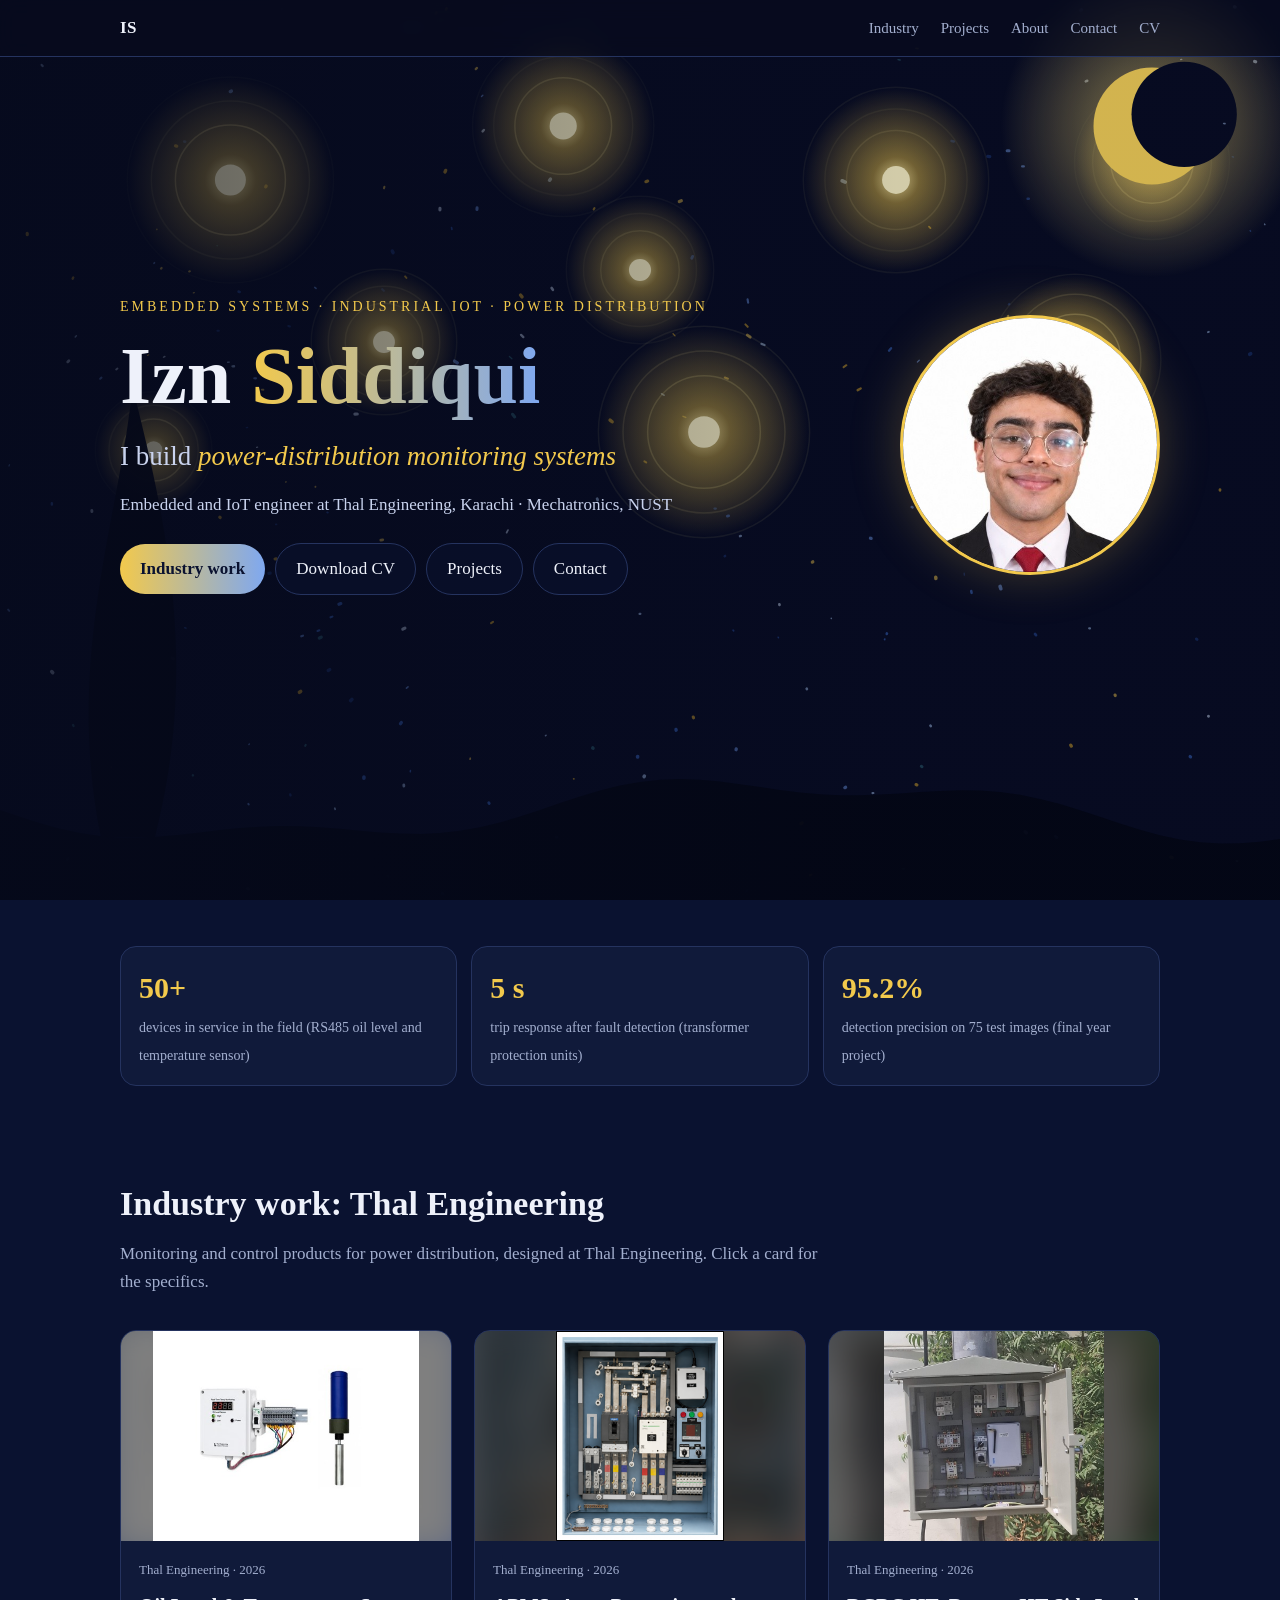
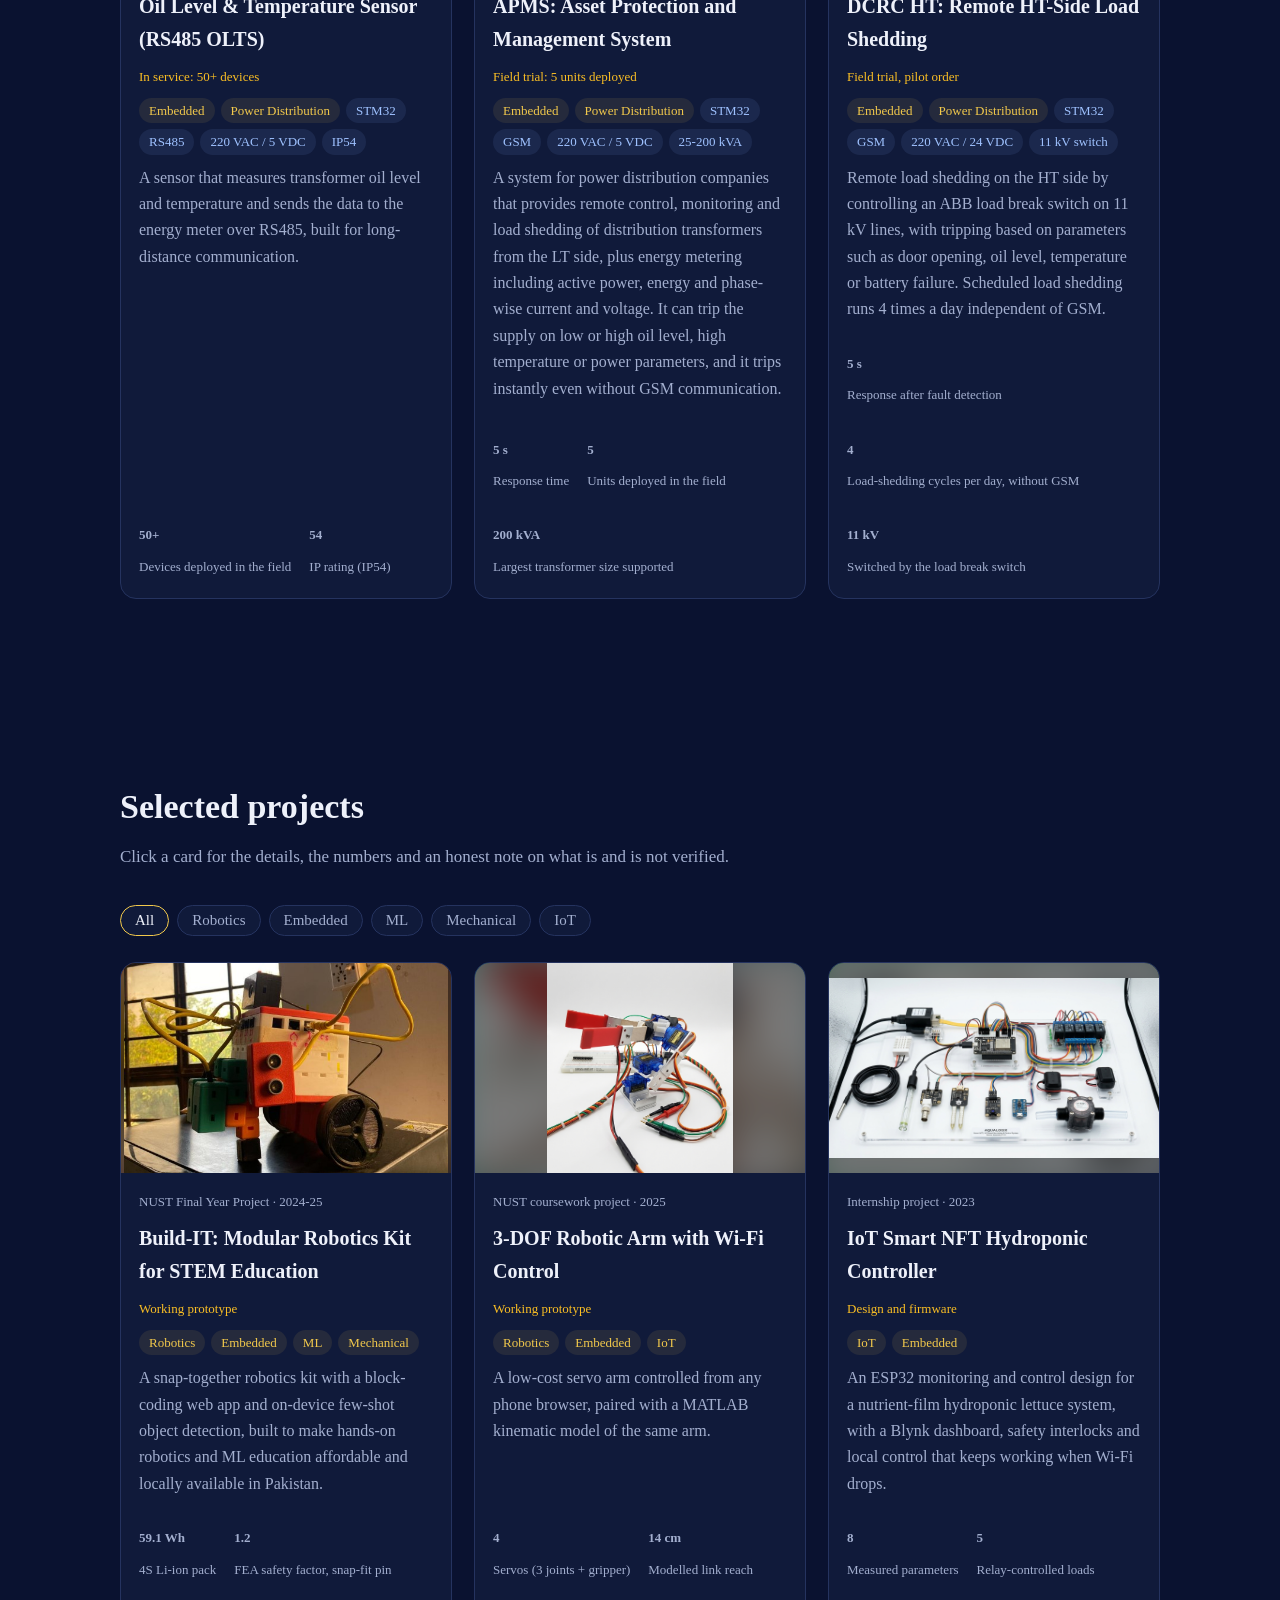
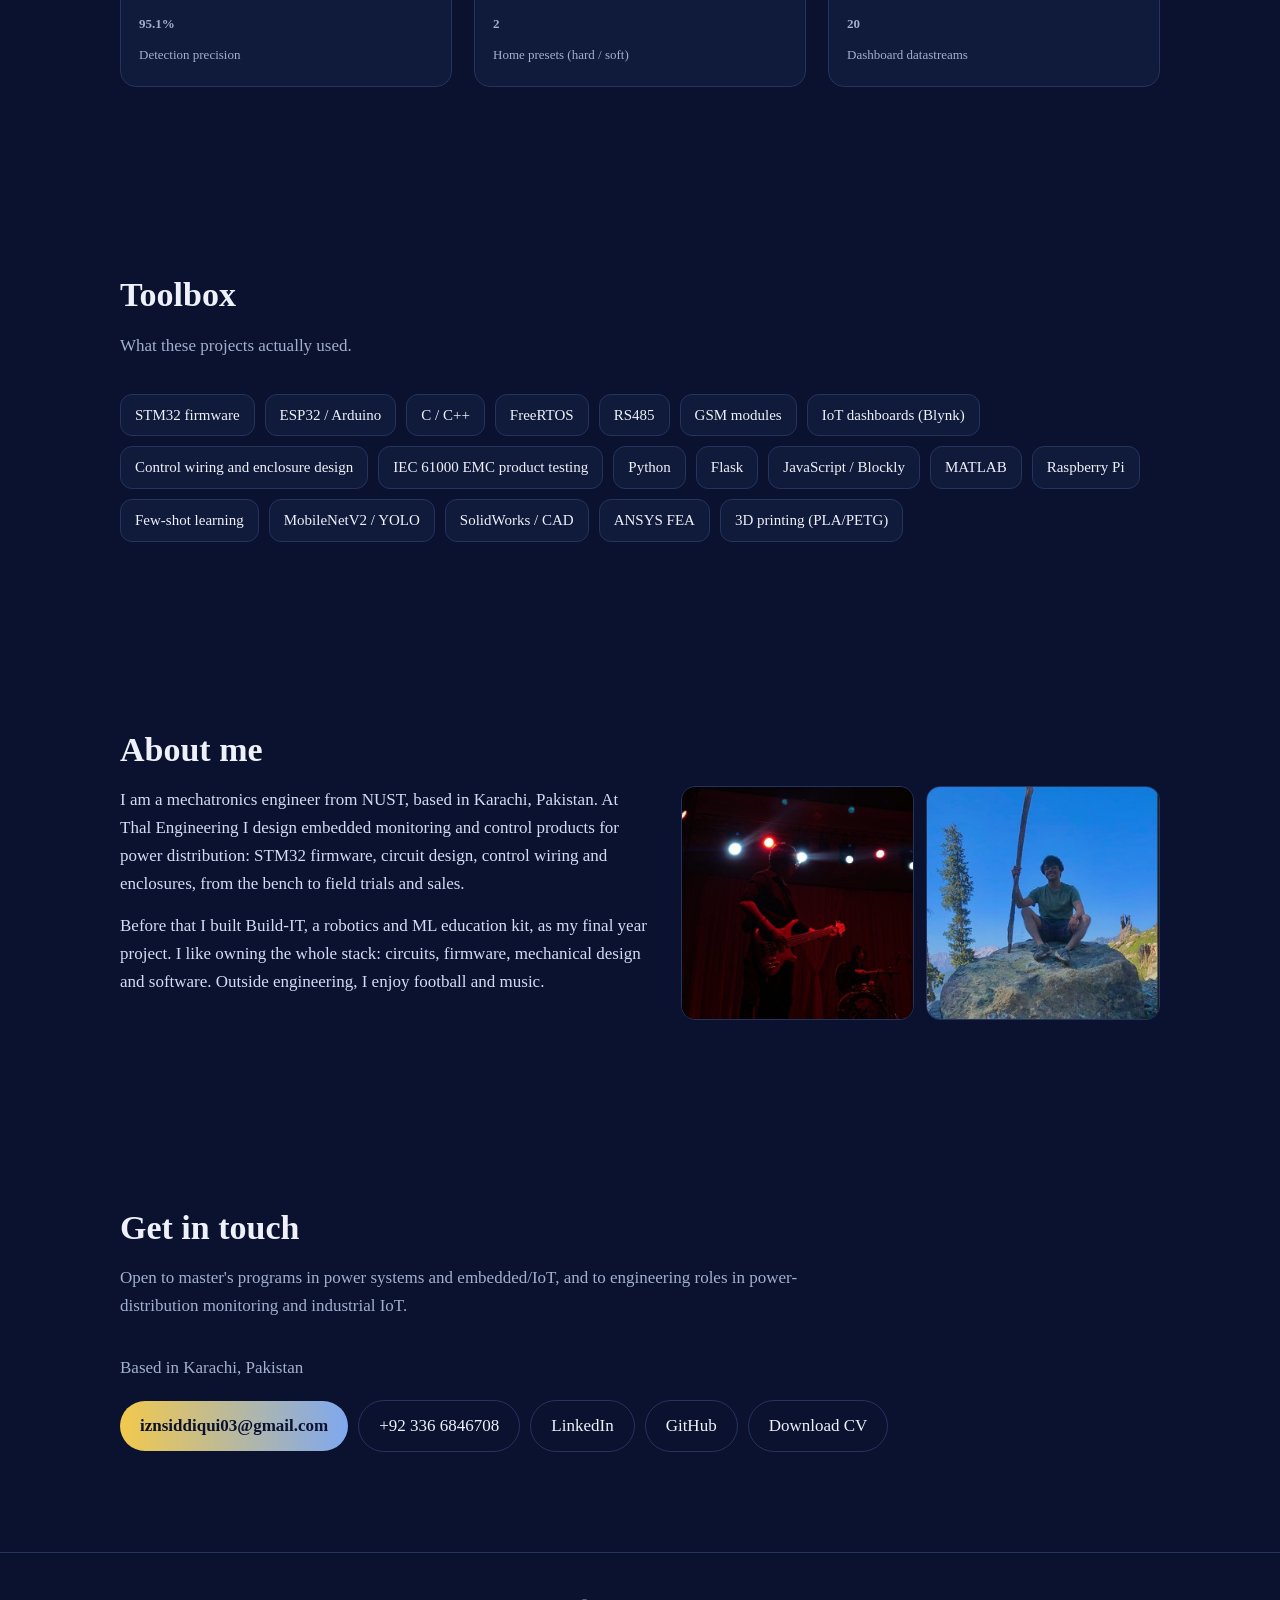
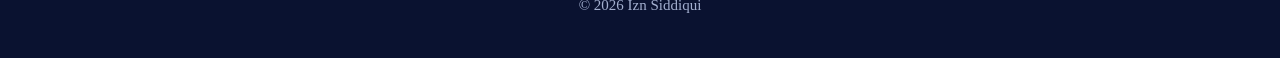
==== commit fb177e9e: "Update index.html" ====
--- a/index.html
+++ b/index.html
@@ -215,7 +215,7 @@
   linkedin:'https://www.linkedin.com/in/izn-siddiqui/',        // <- paste your LinkedIn profile link between the quotes
   cv:'https://drive.google.com/file/d/1tiGHFibzqBjeiwxK-RuwP2Gay6kveQj9/view?usp=sharing',              // <- optional, e.g. 'assets/cv.pdf'
 
-  profile:'https://drive.google.com/file/d/1jxAmlbBFSeq1yvOE99rv5TOBHm5xZII9/view?usp=sharing',         // <- your main photo (shown in the top section), e.g. 'assets/me.jpg'
+  profile:'assets/IZN PFP-ZURICH.jpg',         // <- your main photo (shown in the top section)
 
   // About me: each line between quotes is one paragraph. Rewrite freely.
   about:[
@@ -223,7 +223,7 @@
     'Before that I built Build-IT, a robotics and ML education kit, as my final year project. I like owning the whole stack: circuits, firmware, mechanical design and software. Outside engineering, I enjoy football and music.'
   ],
   // 4 photos of yourself for the About section. Leave '' for an empty slot.
-  aboutPhotos:['assets/about-2.jpg','assets/about-3.jpg'],
+  aboutPhotos:['assets/portfolio pfp 2.jfif','assets/portfolio pfp 3.jfif'],
 
   // true  = empty picture slots show a dashed "Add picture" box (so you can see where they go)
   // false = empty slots are hidden. Set to false when you are done.
@@ -247,9 +247,9 @@
  tags:['Robotics','Embedded','ML','Mechanical'],
  disciplines:['Electrical Engineering','Embedded Systems','Mechanical Design','Machine Learning'],
  grad:'linear-gradient(135deg,#7f1d1d,#1e1b4b)',
- bg:'assets/build-it.jpg',
+ bg:'assets/Build-It.jpg',
  pics:[],
- video:'https://drive.google.com/file/d/1jkhFOH9wcy_ABq_y5szhCD6A644-CWnf/view?usp=sharing', // Paste the Dashboard Interface video URL here when available.
+ video:'assets/Build It.mp4', // plays locally from the assets folder
  videoLabel:'Dashboard Interface',
  summary:'A snap-together robotics kit with a block-coding web app and on-device few-shot object detection, built to make hands-on robotics and ML education affordable and locally available in Pakistan.',
  problem:'STEM kits are expensive and hard to source in Pakistan, and practical machine learning is almost absent from school-level robotics. Build-IT is a modular alternative aimed at students.',
@@ -270,7 +270,7 @@
   ['ML','YOLOv4-Tiny finds the object, MobileNetV2 turns the crop into a 1280-d vector, and cosine similarity against class prototypes names it.']],
  bars:[['Orange cup',100],['Pink cup',100],['Green block',60],['Tang pack',46.7]],barsTitle:'Per-class recall (75 test images, 4 objects)',
  notes:['Snap-fit pin safety factor: 1.2 is PLA yield strength (50 MPa) divided by peak stress (40.7 MPa); ANSYS itself reports a minimum safety factor of 2.11.','Overall on the test set: precision 95.2% (59/62), recall 78.7% (59/75), F1 0.86.','Estimated runtime of about 86 minutes comes from a component power table (about 41 W worst case), not a measured run.','Demonstrated in person to students at a national engineering robotics contest.'],
- doc:'assets/build-it-presentation.pdf',docLabel:'Presentation (PDF)',flowTitle:'From block code to robot',
+ doc:'assets/Build-It.pdf',docLabel:'Presentation (PDF)',flowTitle:'From block code to robot',
  flow:['Blockly web app','Flask compiler','Raspberry Pi 5','ESP32-S3','Motors + sensors + ML'],
  links:[['Source code on GitHub','https://github.com/iznsiddiqui/Build-It']]
 },
@@ -279,9 +279,9 @@
  tags:['Robotics','Embedded','IoT'],
  disciplines:['Electrical Engineering','Embedded Systems','Robotics & Kinematics'],
  grad:'linear-gradient(135deg,#0f766e,#1e293b)',
- bg:'assets/3dof-robot.jpg',
- pics:['assets/3dof-ui.png'],
- video:'https://drive.google.com/file/d/1ZfDNyShleqSVot1hS_fTqfa25xlKbjhg/view?usp=sharing',   // <- paste your Google Drive / YouTube video link here
+ bg:'assets/3 DOF Robot.jfif',
+ pics:['assets/dashboard.png'],
+ video:'assets/Demonstration of a 3 DOF- Robotic Arm.MOV',   // plays locally from the assets folder
  summary:'A low-cost servo arm controlled from any phone browser, paired with a MATLAB kinematic model of the same arm.',
  problem:'Prototype a functional arm of the kind used in packing and filling lines, using cheap parts, and keep a simulation that mirrors the hardware.',
  role:'Built the ESP32-S3 firmware and browser control app, and the MATLAB rigid-body-tree model. (Team project: my part is stated here; the report lists the full split.)',
@@ -298,7 +298,7 @@
   ['MATLAB twin','The same arm is modelled with DH parameters to visualise reach and joint limits.']],
  widget:'arm',
  notes:['The report describes the build qualitatively; no accuracy or repeatability figures were measured, so none are claimed here.','The playground above is a simple 2-link side view using the modelled 5 cm and 9 cm links. It is illustrative and not calibrated to the physical arm.'],
- doc:'assets/3dof-report.pdf',docLabel:'Report (PDF)',flowTitle:'Browser-to-servo control',
+ doc:'assets/3 DOF Robotic Arm- Report.pdf',docLabel:'Report (PDF)',flowTitle:'Browser-to-servo control',
  flow:['Phone browser','Wi-Fi access point','ESP32-S3','Servo motors','Arm movement'],
  repo:'', // Add the public repository URL here when ready.
  links:[]
@@ -308,7 +308,7 @@
  tags:['IoT','Embedded'],status:'Design and firmware',
  disciplines:['Electrical Engineering','Embedded Systems','IoT'],
  grad:'linear-gradient(135deg,#166534,#0f172a)',
- bg:'assets/hydroponics.jpg',
+ bg:'assets/Hydroponics.jfif',
  pics:[],
  video:'',
  summary:'An ESP32 monitoring and control design for a nutrient-film hydroponic lettuce system, with a Blynk dashboard, safety interlocks and local control that keeps working when Wi-Fi drops.',
@@ -327,7 +327,7 @@
   ['Act','Five relays drive circulation, air, light, fan and refill.'],
   ['Report','Telemetry and alerts go to the Blynk dashboard.']],
  notes:['This is a design and firmware project completed during a 2023 internship; the documentation was written up for this portfolio. The full-size growing structure was not built, and sensor values would need calibration before use.','Sample dashboards in the write-up show illustrative values, not measured data.'],
- doc:'assets/hydroponics-report.pdf',docLabel:'Report (PDF)',flowTitle:'Sense, decide and actuate',
+ doc:'assets/IoT-based Hydroponics System.pdf',docLabel:'Report (PDF)',flowTitle:'Sense, decide and actuate',
  flow:['Sensors','ESP32 control','Safety interlocks','5 relays','Blynk dashboard'],
  repo:'', // Add the public repository URL here when ready.
  links:[]
@@ -339,7 +339,7 @@
 {
  id:'olts',title:'Oil Level & Temperature Sensor (RS485 OLTS)',ctx:'Thal Engineering',year:'2026',status:'In service: 50+ devices',
  tags:['Embedded','Power Distribution'],specs:['STM32','RS485','220 VAC / 5 VDC','IP54'],
- grad:'linear-gradient(135deg,#334155,#1e3a8a)',bg:'assets/olts.jpg',
+ grad:'linear-gradient(135deg,#334155,#1e3a8a)',bg:'assets/RS485.jpg',
  summary:'A sensor that measures transformer oil level and temperature and sends the data to the energy meter over RS485, built for long-distance communication.',
  role:'Firmware and circuit design.',stack:'STM32 microcontroller, RS485 long-distance communication, powered from 220 VAC or 5 VDC.',
  mets:[{v:50,d:0,u:'+',l:'Devices deployed in the field'},{v:54,d:0,u:'',l:'IP rating (IP54)'}],
@@ -349,7 +349,7 @@
 {
  id:'apms',title:'APMS: Asset Protection and Management System',ctx:'Thal Engineering',year:'2026',status:'Field trial: 5 units deployed',
  tags:['Embedded','Power Distribution'],specs:['STM32','GSM','220 VAC / 5 VDC','25-200 kVA'],
- grad:'linear-gradient(135deg,#334155,#7c2d12)',bg:'assets/apms.png',
+ grad:'linear-gradient(135deg,#334155,#7c2d12)',bg:'assets/APMS.png',
  summary:'A system for power distribution companies that provides remote control, monitoring and load shedding of distribution transformers from the LT side, plus energy metering including active power, energy and phase-wise current and voltage. It can trip the supply on low or high oil level, high temperature or power parameters, and it trips instantly even without GSM communication.',
  role:'Firmware and circuit design, control wiring and enclosure design.',stack:'STM32 microcontroller with GSM communication; local trip logic that works without GSM.',
  mets:[{v:5,d:0,u:' s',l:'Response time'},{v:5,d:0,u:'',l:'Units deployed in the field'},{v:200,d:0,u:' kVA',l:'Largest transformer size supported'}],
@@ -359,7 +359,7 @@
 {
  id:'dcrc',title:'DCRC HT: Remote HT-Side Load Shedding',ctx:'Thal Engineering',year:'2026',status:'Field trial, pilot order',
  tags:['Embedded','Power Distribution'],specs:['STM32','GSM','220 VAC / 24 VDC','11 kV switch'],
- grad:'linear-gradient(135deg,#334155,#14532d)',bg:'assets/dcrc.jpg',
+ grad:'linear-gradient(135deg,#334155,#14532d)',bg:'assets/Dcrc.jpg',
  summary:'Remote load shedding on the HT side by controlling an ABB load break switch on 11 kV lines, with tripping based on parameters such as door opening, oil level, temperature or battery failure. Scheduled load shedding runs 4 times a day independent of GSM.',
  role:'Firmware and circuit design, testing, control wiring, and enclosure design and development.',stack:'STM32 microcontroller with GSM communication; controls an ABB load break switch.',
  mets:[{v:5,d:0,u:' s',l:'Response after fault detection'},{v:4,d:0,u:'',l:'Load-shedding cycles per day, without GSM'},{v:11,d:0,u:' kV',l:'Switched by the load break switch'}],
@@ -376,13 +376,14 @@
  if(u.includes('drive.google.com')&&m)return`https://drive.google.com/file/d/${m[1]}/preview`;
  m=u.match(/[?&]v=([^&]+)/)||u.match(/youtu\.be\/([^?]+)/);
  return m?`https://www.youtube.com/embed/${m[1]}`:u}
+function loc(u){return /^(https?:|mailto:|tel:|data:|#)/.test(u)?u:encodeURI(u)}
 function img(u){if(!u)return'';const m=u.match(/drive\.google\.com.*\/d\/([^/?]+)/)||u.match(/drive\.google\.com.*[?&]id=([^&]+)/);
- return m?`https://drive.google.com/thumbnail?id=${m[1]}&sz=w1600`:u}
+ return m?`https://drive.google.com/thumbnail?id=${m[1]}&sz=w1600`:loc(u)}
 function vis(o,cls){return `<div class="${cls}" style="background-image:${o.grad}">${o.bg?`<div class="bgb" style="background-image:url('${img(o.bg)}')"></div><img src="${img(o.bg)}" alt="${o.title}" referrerpolicy="no-referrer" onerror="this.previousElementSibling.style.display='none';this.style.display='none'">`:''}</div>`}
-function vid(u,t){return /\.(mp4|mov|webm)$/i.test(u)?`<video controls preload="metadata" src="${u}" title="${t}"></video>`:`<iframe src="${embed(u)}" allow="autoplay;fullscreen" allowfullscreen loading="lazy" title="${t}"></iframe>`}
+function vid(u,t){return /\.(mp4|mov|webm)$/i.test(u)?`<video controls playsinline preload="metadata" src="${loc(u)}" title="${t}"></video>`:`<iframe src="${embed(u)}" allow="autoplay;fullscreen" allowfullscreen loading="lazy" title="${t}"></iframe>`}
 function proofHTML(p){const src=p.repo||(p.links&&p.links[0]?p.links[0][1]:'');
  const it=[['Source code',src],[p.docLabel||'Report',p.doc||''],['Video',p.video||''],['Photos',((p.pics&&p.pics.length)||p.bg)?'#':''],['Measured data',p.bars?'#':'']];
- return `<h4>Proof</h4><div class="proof">${it.map(([k,u])=>u?(u==='#'?`<span class="pf ok">&#10003; ${k}</span>`:`<a class="pf ok" href="${u}" target="_blank" rel="noopener">&#10003; ${k}</a>`):`<span class="pf no">${k}: not public</span>`).join('')}</div>`}
+ return `<h4>Proof</h4><div class="proof">${it.map(([k,u])=>u?(u==='#'?`<span class="pf ok">&#10003; ${k}</span>`:`<a class="pf ok" href="${loc(u)}" target="_blank" rel="noopener">&#10003; ${k}</a>`):`<span class="pf no">${k}: not public</span>`).join('')}</div>`}
 function bgStyle(o){return o.bg?`background-image:linear-gradient(rgba(5,9,26,.35),rgba(5,9,26,.55)),url('${img(o.bg)}')`:`background-image:${o.grad}`}
 function pics(arr,label){const valid=(arr||[]).filter(Boolean);if(!valid.length)return'';
  const a=valid.map((u,i)=>`<img src="${img(u)}" alt="${label} picture ${i+1}" loading="lazy">`).join('');
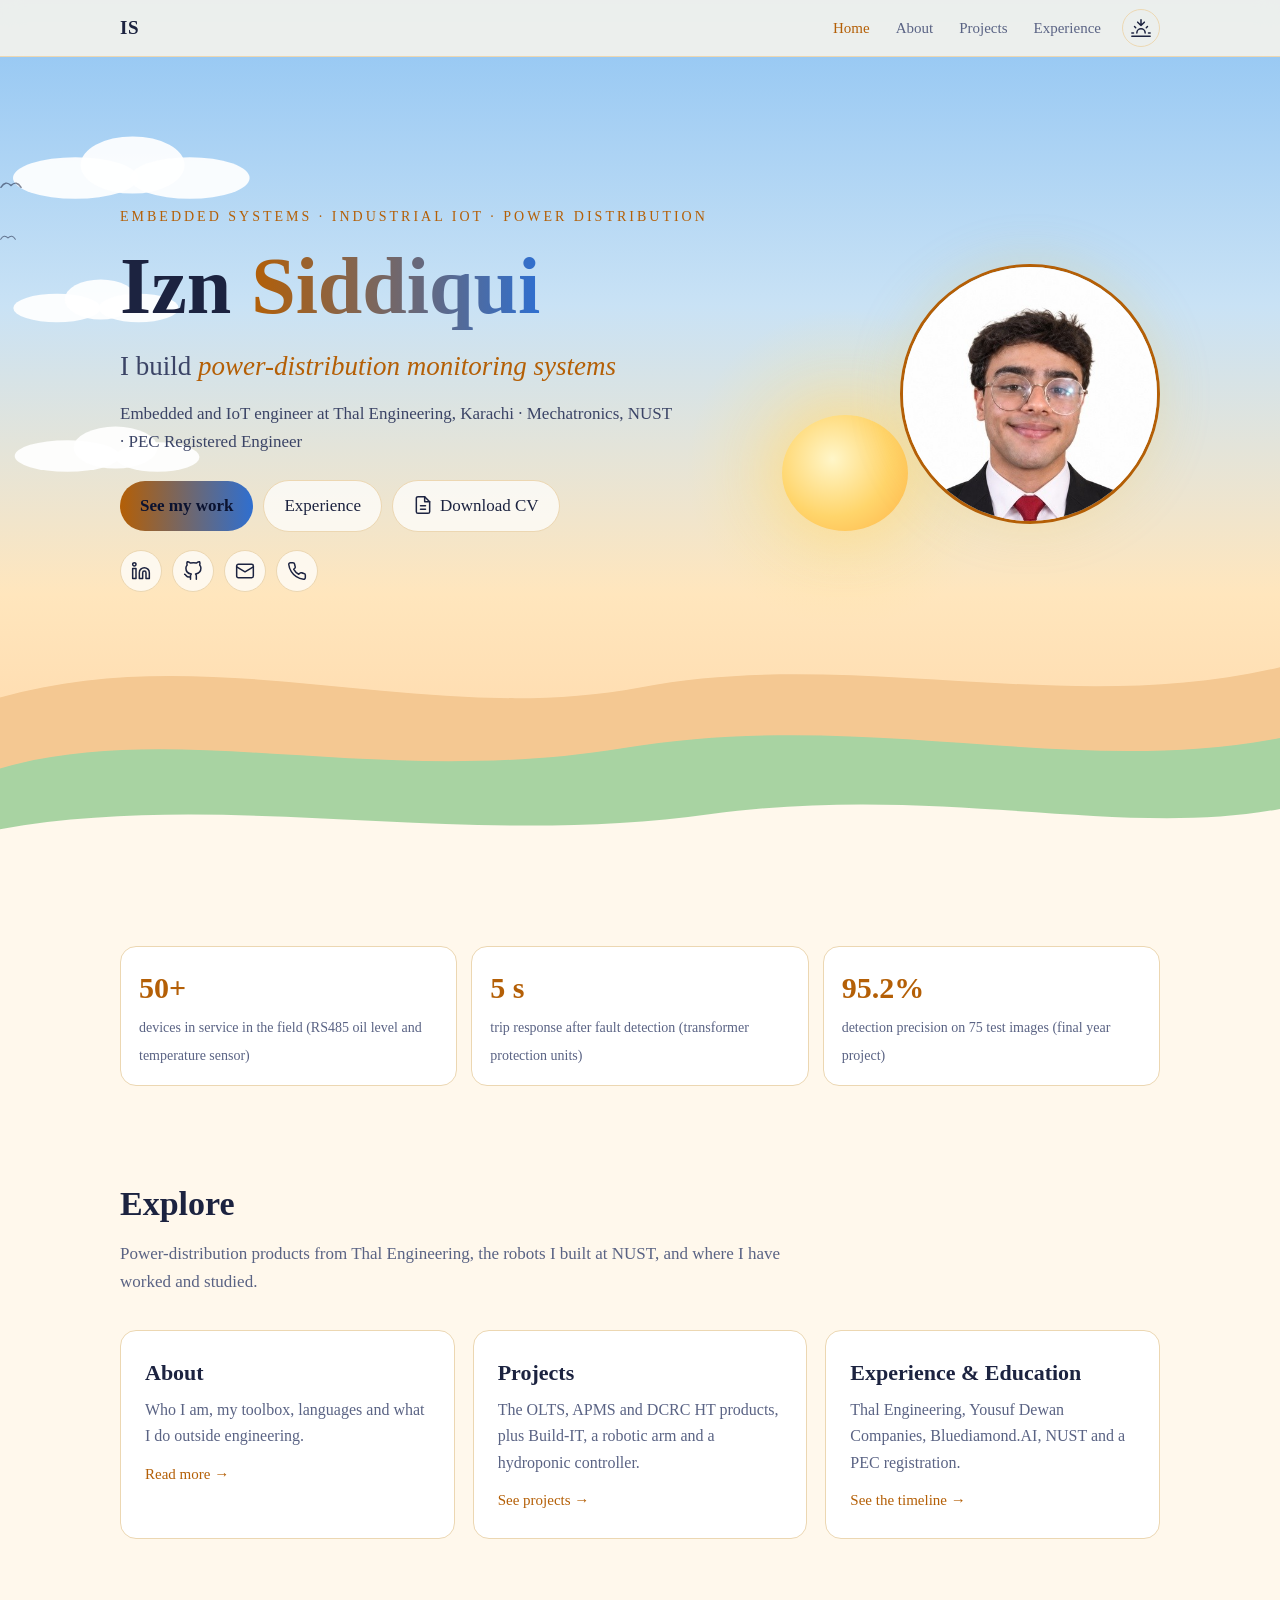
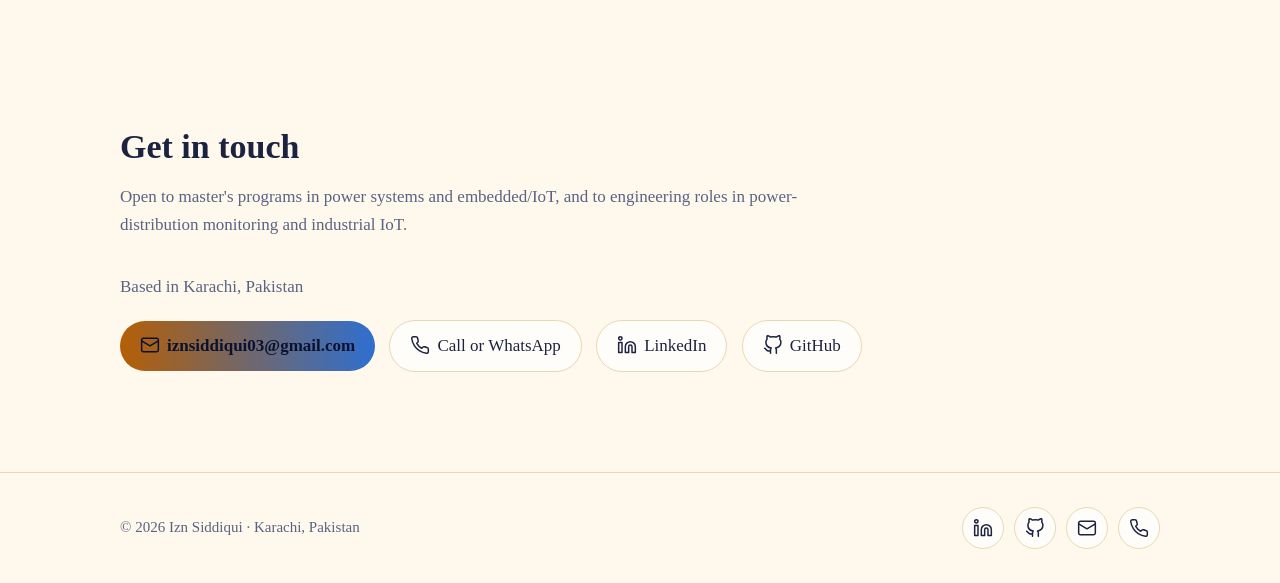
==== commit 152d9c17: "Add files via upload" ====
--- a/index.html
+++ b/index.html
@@ -1,16 +1,5 @@
 <!doctype html>
-<!--
-=====================================================================
- HOW TO EDIT THIS SITE (no coding knowledge needed)
- Scroll down to the line that says  "EDIT HERE"  (inside <script>).
- Everything you will ever change is in two blocks there:
-   1) CONFIG    -> your contact details, photos, About text
-   2) PROJECTS  -> each project's text, background picture, pictures, video
- Only change the text between the quote marks ' '.  Do not delete commas,
- brackets [ ] or braces { }.  Save the file, then refresh the page.
-=====================================================================
--->
-<html lang="en">
+<html lang="en" data-theme="light">
 <head>
 <meta charset="utf-8">
 <meta name="viewport" content="width=device-width,initial-scale=1">
@@ -18,619 +7,68 @@
 <meta name="description" content="Mechatronics engineer (NUST), Karachi. Embedded monitoring and control products for power distribution: STM32 firmware, RS485, GSM, field-deployed at Thal Engineering.">
 <link rel="canonical" href="https://iznsiddiqui.github.io/">
 <meta name="theme-color" content="#0a1230">
-<meta property="og:type" content="website"><meta property="og:title" content="Izn Siddiqui | Power Monitoring & Industrial IoT Engineer">
-<meta property="og:description" content="Embedded monitoring and control products for power distribution, from bench to field deployment.">
+<meta property="og:type" content="website"><meta property="og:title" content="Izn Siddiqui | Power Monitoring &amp; Industrial IoT Engineer">
+<meta property="og:description" content="Mechatronics engineer (NUST), Karachi. Embedded monitoring and control products for power distribution: STM32 firmware, RS485, GSM, field-deployed at Thal Engineering.">
 <meta property="og:url" content="https://iznsiddiqui.github.io/"><meta name="twitter:card" content="summary">
 <link rel="icon" href="data:image/svg+xml,%3Csvg xmlns='http://www.w3.org/2000/svg' viewBox='0 0 64 64'%3E%3Crect width='64' height='64' rx='14' fill='%230a1230'/%3E%3Ctext x='32' y='43' font-size='30' text-anchor='middle' fill='%23f2c94c' font-family='Georgia'%3EIS%3C/text%3E%3C/svg%3E">
+<script>(function(){var t;try{t=localStorage.getItem('theme')}catch(e){}document.documentElement.setAttribute('data-theme',t==='dark'?'dark':'light')})()</script>
+<link rel="stylesheet" href="style.css">
+<noscript><style>.rv{opacity:1;transform:none}</style></noscript>
 <script type="application/ld+json">{"@context":"https://schema.org","@type":"Person","name":"Izn Siddiqui","jobTitle":"Embedded systems and industrial IoT engineer","worksFor":{"@type":"Organization","name":"Thal Engineering"},"alumniOf":"NUST","address":"Karachi, Pakistan","url":"https://iznsiddiqui.github.io/","sameAs":["https://github.com/iznsiddiqui","https://www.linkedin.com/in/izn-siddiqui/"]}</script>
-<style>
-:root{--bg:#0a1230;--panel:#101a3a;--panel2:#17234a;--text:#eef1fa;--muted:#a3afcf;--a:#f2c94c;--b:#7fa8f0;--line:#25335f;--r:16px}
-*{box-sizing:border-box}html{scroll-behavior:smooth;scroll-padding-top:72px}
-body{margin:0;background:var(--bg);color:var(--text);font:17px/1.65 Cambria,"Cambria Math",Georgia,serif}
-button,input,canvas,dialog{font-family:inherit}
-a{color:var(--a);text-decoration:none}a:hover{text-decoration:underline}
-.wrap{max-width:1080px;margin:0 auto;padding:0 20px}
-nav{position:fixed;inset:0 0 auto 0;z-index:20;backdrop-filter:blur(10px);background:rgba(8,12,30,.65);border-bottom:1px solid var(--line)}
-nav .wrap{display:flex;justify-content:space-between;align-items:center;height:56px}
-nav b{letter-spacing:.5px}nav div a{margin-left:22px;color:var(--muted);font-size:15px}nav div a:hover{color:var(--text);text-decoration:none}
-#hero{position:relative;min-height:100vh;min-height:100svh;display:flex;align-items:center;overflow:hidden;background:#070c22}
-#hero canvas{position:absolute;inset:0;width:100%;height:100%}
-#hero::after{content:"";position:absolute;inset:0;background:linear-gradient(90deg,rgba(6,10,28,.72),rgba(6,10,28,.18) 70%)}
-#hero .wrap{position:relative;z-index:2;display:grid;grid-template-columns:1fr auto;gap:40px;align-items:center;width:100%}
-.kicker{color:var(--a);font-size:14px;letter-spacing:3px;text-transform:uppercase}
-h1{font-size:clamp(42px,7vw,80px);line-height:1.05;margin:.2em 0}
-h1 span{background:linear-gradient(90deg,var(--a),var(--b));-webkit-background-clip:text;background-clip:text;color:transparent}
-.role{font-size:clamp(19px,2.6vw,27px);color:#c9d3ee;min-height:1.5em;margin-bottom:26px}
-.role em{color:var(--a);font-style:italic;transition:opacity .3s}
-.btn{display:inline-block;padding:11px 20px;border-radius:999px;border:1px solid var(--line);color:var(--text);margin:0 10px 10px 0;transition:.2s;background:rgba(10,18,48,.5)}
-.btn.p{background:linear-gradient(90deg,var(--a),var(--b));color:#0a1230;border:0;font-weight:700}
-.btn:hover{transform:translateY(-2px);text-decoration:none;border-color:var(--a)}
-.portrait{width:clamp(150px,24vw,260px);aspect-ratio:1;border-radius:50%;object-fit:cover;border:3px solid var(--a);box-shadow:0 0 50px rgba(242,201,76,.25)}
-.slot{display:flex;align-items:center;justify-content:center;text-align:center;border:2px dashed #3a4c82;color:#7d8bb5;font-size:14px;border-radius:12px;background:rgba(16,26,58,.5);padding:8px}
-.portrait.slot{border-radius:50%}
-section{padding:90px 0}
-h2{font-size:34px;margin:0 0 8px}.sub{color:var(--muted);margin:0 0 34px;max-width:700px}
-.chips{display:flex;flex-wrap:wrap;gap:8px;margin-bottom:26px}
-.chip{background:var(--panel);border:1px solid var(--line);color:var(--muted);padding:6px 14px;border-radius:999px;cursor:pointer;font-size:15px}
-.chip.on,.chip:hover{color:var(--text);border-color:var(--a)}
-.grid{display:grid;grid-template-columns:repeat(auto-fill,minmax(310px,1fr));gap:22px}
-.card{background:var(--panel);border:1px solid var(--line);border-radius:var(--r);overflow:hidden;cursor:pointer;transition:.25s;display:flex;flex-direction:column}
-.card:hover{transform:translateY(-6px);border-color:var(--a);box-shadow:0 14px 40px rgba(242,201,76,.08)}
-.vis,.banner{position:relative;overflow:hidden;background-size:cover;background-position:center}.vis{height:210px}.bgb{position:absolute;inset:-24px;background-size:cover;background-position:center;filter:blur(22px) brightness(.5)}.vis img,.banner img{position:relative;display:block;width:100%;height:100%;object-fit:contain}.meta{font-size:13px;color:var(--muted)}.card.static{cursor:default}.card.static:hover{transform:none;border-color:var(--line);box-shadow:none}
-.card .in{padding:18px;display:flex;flex-direction:column;gap:10px;flex:1}
-.card h3{margin:0;font-size:20px}.card p{margin:0;color:var(--muted);font-size:16px}
-.tags{display:flex;flex-wrap:wrap;gap:6px}.tag{font-size:13px;color:var(--a);background:rgba(242,201,76,.09);padding:2px 10px;border-radius:999px}
-.mets{display:flex;gap:18px;margin-top:auto;padding-top:8px;flex-wrap:wrap}
-.met b{display:block;font-size:24px}.met span{font-size:13px;color:var(--muted)}
-.status{font-size:13px;color:#fbbf24}.req{font-style:italic;color:var(--a);font-size:15px;margin-top:auto}
-dialog{width:min(860px,94vw);max-height:90vh;border:1px solid var(--line);border-radius:var(--r);background:var(--panel);color:var(--text);padding:0}
-dialog::backdrop{background:rgba(3,6,16,.78);backdrop-filter:blur(4px)}
-.dh{position:sticky;top:0;background:var(--panel);display:flex;justify-content:space-between;align-items:center;padding:16px 24px;border-bottom:1px solid var(--line);z-index:2}
-.dh h3{margin:0}.x{background:none;border:0;color:var(--muted);font-size:28px;cursor:pointer}
-.banner{height:320px;border-radius:12px;margin-top:18px}
-.db{padding:6px 24px 28px}.db h4{margin:26px 0 8px;color:var(--a);font-size:14px;letter-spacing:1.5px;text-transform:uppercase}
-.db ul{margin:0;padding-left:20px;color:#d4dcf2}.db li{margin:5px 0}
-.disc{color:var(--muted);font-size:15px;margin:10px 0 0}.disc b{color:var(--text)}
-.note{background:rgba(251,191,36,.07);border:1px solid rgba(251,191,36,.3);border-radius:12px;padding:12px 16px;color:#ecdcae;font-size:15px}
-.steps{display:flex;flex-wrap:wrap;gap:8px;margin-bottom:10px}
-.step{background:var(--panel2);border:1px solid var(--line);color:var(--muted);border-radius:10px;padding:7px 12px;font-size:14px;cursor:pointer}
-.step.on{border-color:var(--a);color:var(--text)}
-.sd{background:var(--panel2);border-radius:12px;padding:14px 16px;min-height:64px;color:#d4dcf2}
-.bars div{margin:8px 0;font-size:15px}.bar{height:8px;background:var(--panel2);border-radius:99px;overflow:hidden;margin-top:4px}
-.bar i{display:block;height:100%;width:0;background:linear-gradient(90deg,var(--a),var(--b));transition:width 1s}
-.pg{display:grid;grid-template-columns:auto 1fr;gap:20px;align-items:center}
-canvas#arm{background:#0b1330;border:1px solid var(--line);border-radius:12px;max-width:100%}
-.pg label{display:block;font-size:14px;color:var(--muted);margin:8px 0 2px}.pg input{width:100%}
-iframe{width:100%;aspect-ratio:16/9;border:0;border-radius:12px;background:#000}
-.gal{display:grid;grid-template-columns:repeat(auto-fit,minmax(200px,1fr));gap:12px}
-.gal img,.gal .slot{width:100%;aspect-ratio:4/3;object-fit:cover;border-radius:12px;border:1px solid var(--line)}
-.skills{display:flex;flex-wrap:wrap;gap:10px}.skills span{background:var(--panel);border:1px solid var(--line);padding:8px 14px;border-radius:12px;font-size:15px}
-.about{display:grid;grid-template-columns:1.1fr 1fr;gap:34px;align-items:start}
-.about p{margin:0 0 14px;color:#d4dcf2}
-.agal{display:grid;grid-template-columns:1fr 1fr;gap:12px}
-.agal img,.agal .slot{width:100%;aspect-ratio:1;object-fit:cover;border-radius:14px;border:1px solid var(--line)}
-.ct{margin:0 0 18px;color:var(--muted)}
-/* Animated project workflow diagrams */
-.flow-visual{background:#0d1535;border:1px solid var(--line);border-radius:14px;padding:14px;margin:8px 0 18px;overflow:hidden}
-.flow-caption{display:flex;justify-content:space-between;gap:12px;align-items:center;color:var(--muted);font-size:13px;margin-bottom:12px}
-.flow-caption strong{color:var(--text);font-size:14px;font-weight:600}
-.pipeline{display:flex;align-items:center;gap:7px;overflow-x:auto;padding:4px 2px 10px;scrollbar-width:thin}
-.flow-node{flex:1 0 112px;min-height:58px;display:flex;align-items:center;justify-content:center;text-align:center;padding:9px 10px;background:#17234a;border:1px solid #31457f;border-radius:10px;color:#b9c5e8;font-size:13px;line-height:1.35;transition:background .25s,border-color .25s,box-shadow .25s,transform .25s}
-.flow-node.active{background:#26345f;border-color:var(--a);color:#fff;box-shadow:0 0 18px rgba(242,201,76,.16);transform:translateY(-2px)}
-.flow-arrow{color:#7fa8f0;flex:0 0 auto;font-size:18px}
-.flow-status{font-size:13px;color:var(--a);min-height:20px;margin-top:4px}
-/* Build-IT block-coding demo */
-.bc{border:1px solid var(--line);border-radius:14px;overflow:hidden;background:#0d1535;margin:8px 0 20px}
-.bch{background:linear-gradient(90deg,#2563eb,#7c3aed);padding:10px 16px;font-weight:700;display:flex;justify-content:space-between;gap:10px;align-items:center}
-.bch small{font-weight:400;opacity:.85;font-size:12px}
-.bcb{display:grid;grid-template-columns:minmax(190px,240px) minmax(0,1fr);gap:15px;padding:14px}
-.bc-side label{display:block;color:var(--muted);font-size:13px;margin:0 0 6px}
-.bc-side select{width:100%;background:#17234a;border:1px solid #31457f;color:var(--text);border-radius:8px;padding:8px;margin-bottom:12px}
-.pal{display:grid;grid-template-columns:1fr 1fr;gap:7px}
-.pal button,.bcbtn button{border:0;border-radius:8px;padding:8px 9px;color:#fff;cursor:pointer;font-size:13px;transition:filter .2s,transform .2s}
-.pal button:hover,.bcbtn button:hover{filter:brightness(1.15);transform:translateY(-1px)}
-.pal button[data-add="forward"]{background:#2563eb}.pal button[data-add="reverse"]{background:#475569}
-.pal button[data-add="left"]{background:#7c3aed}.pal button[data-add="right"]{background:#a855f7}
-.bc-hint{font-size:12px;color:var(--muted);line-height:1.45;margin:12px 0 0}
-.bc-stage{min-width:0}
-#bc-canvas{display:block;width:100%;height:auto;aspect-ratio:5/3;background:#0b1330;border:1px solid var(--line);border-radius:10px}
-.bcbtn{display:flex;flex-wrap:wrap;gap:7px;margin:9px 0}
-.bcbtn button{background:#43558e}.bcbtn .run{background:#2563eb}.bcbtn .clear{background:#475569}
-.bcbtn button:disabled,.pal button:disabled{opacity:.45;cursor:not-allowed;transform:none}
-.bc-program{background:#111d40;border:1px solid var(--line);border-radius:9px;padding:9px;min-height:54px;max-height:150px;overflow:auto}
-.bc-empty{font-size:13px;color:var(--muted)}
-.bc-item{display:flex;align-items:center;justify-content:space-between;gap:8px;padding:5px 7px;margin:4px 0;border-radius:7px;background:#202f5d;font-size:13px}
-.bc-item button{background:transparent;border:0;color:#fca5a5;font-size:17px;cursor:pointer;padding:0 4px}
-.bc-status{font-size:13px;color:var(--a);min-height:21px;margin-top:7px}
-.bc-source{white-space:pre-wrap;overflow-wrap:anywhere;background:#080f26;border:1px solid var(--line);border-radius:8px;padding:9px;color:#c9d3ee;font-size:12px;margin:8px 0 0}
-.video-placeholder,.repo-slot{border:1px dashed #3a4c82;border-radius:10px;padding:12px 15px;color:var(--muted);font-size:13px;background:rgba(16,26,58,.35);margin:8px 0}
-.hydro-visual{background:#0d1535;border:1px solid var(--line);border-radius:14px;padding:10px;margin:8px 0 18px;overflow:hidden}
-.hydro-visual svg{display:block;width:100%;height:auto;min-width:460px}
-.hydro-scroll{overflow-x:auto}
-.hydro-water{fill:none;stroke:#54b8e7;stroke-width:5;stroke-linecap:round;stroke-dasharray:11 9;animation:waterFlow 1.2s linear infinite}
-.hydro-dot{fill:#54b8e7;filter:drop-shadow(0 0 5px rgba(84,184,231,.75));animation:waterPulse 1.6s ease-in-out infinite}
-@keyframes waterFlow{to{stroke-dashoffset:-40}}
-@keyframes waterPulse{50%{opacity:.35;transform:scale(.8);transform-origin:center}}
-.dialog-content{max-height:calc(90vh - 65px);overflow-y:auto}
-footer{padding:40px 0;color:var(--muted);text-align:center;font-size:15px;border-top:1px solid var(--line)}
-.rv{opacity:0;transform:translateY(24px);transition:.7s}.rv.in{opacity:1;transform:none}
-@media(max-width:720px){.pg,.about{grid-template-columns:1fr}.bcb{grid-template-columns:1fr}.bc-side{min-width:0}#hero .wrap{grid-template-columns:1fr}.portrait{order:-1;width:140px}nav div a{margin-left:12px;font-size:13px}}
-@media(prefers-reduced-motion:reduce){*{transition:none!important;scroll-behavior:auto}.rv{opacity:1;transform:none}}
-a:focus-visible,button:focus-visible,.card:focus-visible{outline:2px solid var(--a);outline-offset:3px}
-body:has(dialog[open]){overflow:hidden}
-video{width:100%;aspect-ratio:16/9;border-radius:12px;background:#000}
-.herosub{color:#c9d3ee;margin:-14px 0 24px;max-width:560px}
-.glance{display:grid;grid-template-columns:repeat(auto-fit,minmax(220px,1fr));gap:14px}
-.glance div{background:var(--panel);border:1px solid var(--line);border-radius:var(--r);padding:16px 18px}
-.glance b{display:block;font-size:30px;color:var(--a)}.glance span{font-size:14px;color:var(--muted)}
-.proof{display:flex;flex-wrap:wrap;gap:8px}.pf{font-size:14px;padding:5px 12px;border-radius:999px;border:1px solid var(--line)}
-.pf.ok{color:#bfe7c8;border-color:#2d6a4a;background:rgba(45,106,74,.18)}.pf.no{color:var(--muted);border-style:dashed}
-a.pf:hover{text-decoration:none;border-color:var(--a)}
-.tag.sp{color:#9fc2ff;background:rgba(127,168,240,.1)}
-</style>
 </head>
 <body>
-<nav><div class="wrap"><b>IS</b><div><a href="#industry">Industry</a><a href="#projects">Projects</a><a href="#about">About</a><a href="#contact">Contact</a><a id="navcv" href="#contact">CV</a></div></div></nav>
-
-<header id="hero"><canvas id="bg"></canvas><canvas id="stars"></canvas>
+<nav><div class="wrap"><a class="brand" href="index.html" aria-label="Home"><b>IS</b></a><div class="links"><a href="index.html" aria-current="page">Home</a><a href="about.html">About</a><a href="projects.html">Projects</a><a href="experience.html">Experience</a><button type="button" class="tb" id="themeBtn" aria-label="Switch between sunrise and sunset" title="Switch between sunrise and sunset"><svg class="i set" viewBox="0 0 24 24" width="20" height="20" fill="none" stroke="currentColor" stroke-width="1.8" stroke-linecap="round" stroke-linejoin="round" aria-hidden="true"><path d="M17 18a5 5 0 0 0-10 0"/><path d="M12 9V2M4.22 10.22l1.42 1.42M1 18h2M21 18h2M18.36 11.64l1.42-1.42M23 22H1M16 5l-4 4-4-4"/></svg><svg class="i rise" viewBox="0 0 24 24" width="20" height="20" fill="none" stroke="currentColor" stroke-width="1.8" stroke-linecap="round" stroke-linejoin="round" aria-hidden="true"><path d="M17 18a5 5 0 0 0-10 0"/><path d="M12 2v7M4.22 10.22l1.42 1.42M1 18h2M21 18h2M18.36 11.64l1.42-1.42M23 22H1M8 6l4-4 4 4"/></svg></button></div></div></nav>
+<header id="hero" class="hero"><div class="scene" aria-hidden="true">
+<div class="sky dawn"></div><div class="sky dusk"></div>
+<svg class="cloud c1" viewBox="0 0 200 60"><g fill="currentColor"><ellipse cx="58" cy="40" rx="48" ry="16"/><ellipse cx="102" cy="30" rx="40" ry="22"/><ellipse cx="146" cy="40" rx="46" ry="16"/></g></svg>
+<svg class="cloud c2" viewBox="0 0 200 60"><g fill="currentColor"><ellipse cx="60" cy="40" rx="46" ry="15"/><ellipse cx="106" cy="31" rx="38" ry="21"/><ellipse cx="146" cy="40" rx="42" ry="15"/></g></svg>
+<svg class="cloud c3" viewBox="0 0 200 60"><g fill="currentColor"><ellipse cx="64" cy="40" rx="50" ry="15"/><ellipse cx="110" cy="32" rx="40" ry="20"/><ellipse cx="150" cy="41" rx="40" ry="14"/></g></svg>
+<svg class="bird b1" viewBox="0 0 24 10"><path d="M1 8 Q6 0 12 6 Q18 0 23 8" fill="none" stroke="currentColor" stroke-width="1.6" stroke-linecap="round"/></svg>
+<svg class="bird b2" viewBox="0 0 24 10"><path d="M1 8 Q6 0 12 6 Q18 0 23 8" fill="none" stroke="currentColor" stroke-width="1.6" stroke-linecap="round"/></svg>
+<div class="sun"><i class="halo"></i><i class="halo d"></i><i class="disc"></i><i class="disc d"></i></div>
+<svg class="hills" viewBox="0 0 1440 320" preserveAspectRatio="none">
+<path class="h1" d="M0 120 C240 60 480 150 720 110 C960 70 1200 140 1440 90 L1440 320 L0 320Z"/>
+<path class="h2" d="M0 190 C200 140 420 210 700 170 C980 130 1200 200 1440 160 L1440 320 L0 320Z"/>
+<path class="h3" d="M0 250 C260 210 520 270 800 235 C1060 205 1260 260 1440 230 L1440 320 L0 320Z"/>
+</svg></div>
 <div class="wrap">
  <div>
-  <div class="kicker">Embedded systems · Industrial IoT · Power distribution</div>
+  <div class="kicker">Embedded systems &middot; Industrial IoT &middot; Power distribution</div>
   <h1>Izn <span>Siddiqui</span></h1>
   <div class="role">I build <em id="rot">power-distribution monitoring systems</em></div>
-  <p class="herosub">Embedded and IoT engineer at Thal Engineering, Karachi · Mechatronics, NUST</p>
-  <a class="btn p" href="#industry">Industry work</a><a class="btn" id="herocv" href="#contact">Download CV</a><a class="btn" href="#projects">Projects</a><a class="btn" href="#contact">Contact</a>
+  <p class="herosub">Embedded and IoT engineer at Thal Engineering, Karachi &middot; Mechatronics, NUST &middot; PEC Registered Engineer</p>
+  <a class="btn p" href="projects.html">See my work</a><a class="btn" href="experience.html">Experience</a><a class="btn" href="assets/Izn%20Siddiqui_CV.pdf" target="_blank" rel="noopener"><svg class="i " viewBox="0 0 24 24" width="20" height="20" fill="none" stroke="currentColor" stroke-width="1.8" stroke-linecap="round" stroke-linejoin="round" aria-hidden="true"><path d="M14 2H6a2 2 0 0 0-2 2v16a2 2 0 0 0 2 2h12a2 2 0 0 0 2-2V8z"/><path d="M14 2v6h6M9 13h6M9 17h6"/></svg>Download CV</a>
+  <div class="soc"><a class="ic" href="https://www.linkedin.com/in/izn-siddiqui/" target="_blank" rel="noopener" aria-label="LinkedIn" title="LinkedIn"><svg class="i " viewBox="0 0 24 24" width="20" height="20" fill="none" stroke="currentColor" stroke-width="1.8" stroke-linecap="round" stroke-linejoin="round" aria-hidden="true"><path d="M16 8a6 6 0 0 1 6 6v7h-4v-7a2 2 0 0 0-2-2 2 2 0 0 0-2 2v7h-4v-7a6 6 0 0 1 6-6z"/><rect x="2" y="9" width="4" height="12"/><circle cx="4" cy="4" r="2"/></svg></a><a class="ic" href="https://github.com/iznsiddiqui" target="_blank" rel="noopener" aria-label="GitHub" title="GitHub"><svg class="i " viewBox="0 0 24 24" width="20" height="20" fill="none" stroke="currentColor" stroke-width="1.8" stroke-linecap="round" stroke-linejoin="round" aria-hidden="true"><path d="M9 19c-5 1.5-5-2.5-7-3m14 6v-3.87a3.37 3.37 0 0 0-.94-2.61c3.14-.35 6.44-1.54 6.44-7A5.44 5.44 0 0 0 20 4.77 5.07 5.07 0 0 0 19.91 1S18.73.65 16 2.48a13.38 13.38 0 0 0-7 0C6.27.65 5.09 1 5.09 1A5.07 5.07 0 0 0 5 4.77a5.44 5.44 0 0 0-1.5 3.78c0 5.42 3.3 6.61 6.44 7A3.37 3.37 0 0 0 9 18.13V22"/></svg></a><a class="ic" href="mailto:iznsiddiqui03@gmail.com" aria-label="Email" title="Email"><svg class="i " viewBox="0 0 24 24" width="20" height="20" fill="none" stroke="currentColor" stroke-width="1.8" stroke-linecap="round" stroke-linejoin="round" aria-hidden="true"><rect x="2" y="4" width="20" height="16" rx="2"/><path d="m22 7-10 6L2 7"/></svg></a><button type="button" class="ic" data-phone aria-label="Call or WhatsApp" title="Call or WhatsApp"><svg class="i " viewBox="0 0 24 24" width="20" height="20" fill="none" stroke="currentColor" stroke-width="1.8" stroke-linecap="round" stroke-linejoin="round" aria-hidden="true"><path d="M22 16.92v3a2 2 0 0 1-2.18 2 19.79 19.79 0 0 1-8.63-3.07 19.5 19.5 0 0 1-6-6 19.79 19.79 0 0 1-3.07-8.67A2 2 0 0 1 4.11 2h3a2 2 0 0 1 2 1.72 12.84 12.84 0 0 0 .7 2.81 2 2 0 0 1-.45 2.11L8.09 9.91a16 16 0 0 0 6 6l1.27-1.27a2 2 0 0 1 2.11-.45 12.84 12.84 0 0 0 2.81.7A2 2 0 0 1 22 16.92z"/></svg></button></div>
  </div>
- <div id="profile"></div>
+ <div id="profile"><img class="portrait" src="assets/IZN%20PFP-ZURICH.jpg" alt="Izn Siddiqui"></div>
 </div></header>
+
 <section id="glance" style="padding:46px 0 0"><div class="wrap"><div class="glance rv">
 <div><b>50+</b><span>devices in service in the field (RS485 oil level and temperature sensor)</span></div>
 <div><b>5 s</b><span>trip response after fault detection (transformer protection units)</span></div>
 <div><b>95.2%</b><span>detection precision on 75 test images (final year project)</span></div>
 </div></div></section>
 
-<section id="industry"><div class="wrap">
-<h2 class="rv">Industry work: Thal Engineering</h2>
-<p class="sub rv">Monitoring and control products for power distribution, designed at Thal Engineering. Click a card for the specifics.</p>
-<div class="grid" id="igrid"></div>
-</div></section>
-
-<section id="projects"><div class="wrap">
-<h2 class="rv">Selected projects</h2>
-<p class="sub rv">Click a card for the details, the numbers and an honest note on what is and is not verified.</p>
-<div class="chips rv" id="chips"></div>
-<div class="grid" id="grid"></div>
-</div></section>
-
-<section id="skills"><div class="wrap">
-<h2 class="rv">Toolbox</h2><p class="sub rv">What these projects actually used.</p>
-<div class="skills rv" id="sk"></div>
-</div></section>
-
-<section id="about"><div class="wrap">
-<h2 class="rv">About me</h2>
-<div class="about rv"><div id="atext"></div><div class="agal" id="agal"></div></div>
-</div></section>
+<section id="explore"><div class="wrap">
+<h2 class="rv">Explore</h2>
+<p class="sub rv">Power-distribution products from Thal Engineering, the robots I built at NUST, and where I have worked and studied.</p>
+<div class="tiles">
+<a class="tile rv" href="about.html"><h3>About</h3><p>Who I am, my toolbox, languages and what I do outside engineering.</p><span>Read more &rarr;</span></a>
+<a class="tile rv" href="projects.html"><h3>Projects</h3><p>The OLTS, APMS and DCRC HT products, plus Build-IT, a robotic arm and a hydroponic controller.</p><span>See projects &rarr;</span></a>
+<a class="tile rv" href="experience.html"><h3>Experience &amp; Education</h3><p>Thal Engineering, Yousuf Dewan Companies, Bluediamond.AI, NUST and a PEC registration.</p><span>See the timeline &rarr;</span></a>
+</div></div></section>
 
 <section id="contact"><div class="wrap">
 <h2 class="rv">Get in touch</h2>
 <p class="sub rv">Open to master's programs in power systems and embedded/IoT, and to engineering roles in power-distribution monitoring and industrial IoT.</p>
-<p class="ct rv" id="loc"></p>
-<div class="rv" id="links"></div>
+<p class="ct rv">Based in Karachi, Pakistan</p>
+<div class="rv">
+<a class="btn p" href="mailto:iznsiddiqui03@gmail.com"><svg class="i " viewBox="0 0 24 24" width="20" height="20" fill="none" stroke="currentColor" stroke-width="1.8" stroke-linecap="round" stroke-linejoin="round" aria-hidden="true"><rect x="2" y="4" width="20" height="16" rx="2"/><path d="m22 7-10 6L2 7"/></svg>iznsiddiqui03@gmail.com</a>
+<button type="button" class="btn" data-phone><svg class="i " viewBox="0 0 24 24" width="20" height="20" fill="none" stroke="currentColor" stroke-width="1.8" stroke-linecap="round" stroke-linejoin="round" aria-hidden="true"><path d="M22 16.92v3a2 2 0 0 1-2.18 2 19.79 19.79 0 0 1-8.63-3.07 19.5 19.5 0 0 1-6-6 19.79 19.79 0 0 1-3.07-8.67A2 2 0 0 1 4.11 2h3a2 2 0 0 1 2 1.72 12.84 12.84 0 0 0 .7 2.81 2 2 0 0 1-.45 2.11L8.09 9.91a16 16 0 0 0 6 6l1.27-1.27a2 2 0 0 1 2.11-.45 12.84 12.84 0 0 0 2.81.7A2 2 0 0 1 22 16.92z"/></svg>Call or WhatsApp</button>
+<a class="btn" href="https://www.linkedin.com/in/izn-siddiqui/" target="_blank" rel="noopener"><svg class="i " viewBox="0 0 24 24" width="20" height="20" fill="none" stroke="currentColor" stroke-width="1.8" stroke-linecap="round" stroke-linejoin="round" aria-hidden="true"><path d="M16 8a6 6 0 0 1 6 6v7h-4v-7a2 2 0 0 0-2-2 2 2 0 0 0-2 2v7h-4v-7a6 6 0 0 1 6-6z"/><rect x="2" y="9" width="4" height="12"/><circle cx="4" cy="4" r="2"/></svg>LinkedIn</a>
+<a class="btn" href="https://github.com/iznsiddiqui" target="_blank" rel="noopener"><svg class="i " viewBox="0 0 24 24" width="20" height="20" fill="none" stroke="currentColor" stroke-width="1.8" stroke-linecap="round" stroke-linejoin="round" aria-hidden="true"><path d="M9 19c-5 1.5-5-2.5-7-3m14 6v-3.87a3.37 3.37 0 0 0-.94-2.61c3.14-.35 6.44-1.54 6.44-7A5.44 5.44 0 0 0 20 4.77 5.07 5.07 0 0 0 19.91 1S18.73.65 16 2.48a13.38 13.38 0 0 0-7 0C6.27.65 5.09 1 5.09 1A5.07 5.07 0 0 0 5 4.77a5.44 5.44 0 0 0-1.5 3.78c0 5.42 3.3 6.61 6.44 7A3.37 3.37 0 0 0 9 18.13V22"/></svg>GitHub</a>
+</div>
 </div></section>
-<footer>© <span id="yr"></span> Izn Siddiqui</footer>
-
-<noscript><div style="max-width:760px;margin:0 auto;padding:40px 20px;color:#eef1fa"><h2>Izn Siddiqui</h2><p>Mechatronics engineer (NUST), Karachi. Embedded and IoT engineer at Thal Engineering: monitoring and control products for power distribution (STM32, RS485, GSM).</p><ul><li>RS485 oil level and temperature sensor: 50+ devices in service; passed IEC 61000 EMC and high-voltage tests, certified by PPMC.</li><li>APMS: transformer load monitoring and control, 5 s trip response, 5 units in field trial.</li><li>DCRC HT: remote load shedding of an 11 kV load break switch, field trial.</li><li>Build-IT: modular robotics and ML education kit (final year project).</li></ul><p>Contact: iznsiddiqui03@gmail.com · github.com/iznsiddiqui</p></div></noscript>
-<dialog id="dlg"></dialog>
-
-<script>
-/* =====================================================================
-   EDIT HERE  (1 of 2):  YOUR PERSONAL DETAILS
-   ===================================================================== */
-const CONFIG={
-  email:'iznsiddiqui03@gmail.com',
-  phone:'+92 336 6846708',
-  location:'Karachi, Pakistan',
-  github:'https://github.com/iznsiddiqui',
-  linkedin:'https://www.linkedin.com/in/izn-siddiqui/',        // <- paste your LinkedIn profile link between the quotes
-  cv:'https://drive.google.com/file/d/1tiGHFibzqBjeiwxK-RuwP2Gay6kveQj9/view?usp=sharing',              // <- optional, e.g. 'assets/cv.pdf'
-
-  profile:'assets/IZN PFP-ZURICH.jpg',         // <- your main photo (shown in the top section)
-
-  // About me: each line between quotes is one paragraph. Rewrite freely.
-  about:[
-    'I am a mechatronics engineer from NUST, based in Karachi, Pakistan. At Thal Engineering I design embedded monitoring and control products for power distribution: STM32 firmware, circuit design, control wiring and enclosures, from the bench to field trials and sales.',
-    'Before that I built Build-IT, a robotics and ML education kit, as my final year project. I like owning the whole stack: circuits, firmware, mechanical design and software. Outside engineering, I enjoy football and music.'
-  ],
-  // 4 photos of yourself for the About section. Leave '' for an empty slot.
-  aboutPhotos:['assets/portfolio pfp 2.jfif','assets/portfolio pfp 3.jfif'],
-
-  // true  = empty picture slots show a dashed "Add picture" box (so you can see where they go)
-  // false = empty slots are hidden. Set to false when you are done.
-  showEmptySlots:false
-};
-
-/* Picture / video links can be written in 3 ways:
-   1) a file you uploaded to your GitHub repo:   'assets/photo1.jpg'
-   2) a Google Drive "share" link (set sharing to "Anyone with the link")
-   3) any normal web image link                  'https://...'
-   For videos paste a Google Drive or YouTube link into  video:''  */
-
-/* =====================================================================
-   EDIT HERE  (2 of 2):  YOUR PROJECTS
-   bg   = background picture of the card and popup
-   pics = pictures inside the popup (add or remove '' between the brackets)
-   ===================================================================== */
-const PROJECTS=[
-{
- id:'buildit',title:'Build-IT: Modular Robotics Kit for STEM Education',year:'2024-25',ctx:'NUST Final Year Project',status:'Working prototype',
- tags:['Robotics','Embedded','ML','Mechanical'],
- disciplines:['Electrical Engineering','Embedded Systems','Mechanical Design','Machine Learning'],
- grad:'linear-gradient(135deg,#7f1d1d,#1e1b4b)',
- bg:'assets/Build-It.jpg',
- pics:[],
- video:'assets/Build It.mp4', // plays locally from the assets folder
- videoLabel:'Dashboard Interface',
- summary:'A snap-together robotics kit with a block-coding web app and on-device few-shot object detection, built to make hands-on robotics and ML education affordable and locally available in Pakistan.',
- problem:'STEM kits are expensive and hard to source in Pakistan, and practical machine learning is almost absent from school-level robotics. Build-IT is a modular alternative aimed at students.',
- role:'Designed and built the project end to end: mechanical design (3D-printed modules, snap-fit pin, gripper), embedded firmware, the Blockly web app and backend, and the ML pipeline.',
- mets:[{v:59.2,d:1,u:' Wh',l:'4S Li-ion pack'},{v:1.2,d:1,u:'',l:'FEA safety factor, snap-fit pin'},{v:95.2,d:1,u:'%',l:'Detection precision'}],
- highlights:[
-  'Modular PLA building blocks with a custom snap-fit pin, refined through several iterations (press-fit, rotational, magnetic) and analysed in ANSYS FEA.',
-  'Power Brick enclosure (129 x 125 x 110 mm, 70 connecting slots) housing a Raspberry Pi 5, ESP32-S3, battery and buck converters.',
-  'Sensor and motor blocks (IR, ultrasonic, colour) plus a 2-DOF gripper, all on RJ45 connectors for child-friendly, repeatable plug-in wiring.',
-  'Replaced a ROS 2 setup with a lightweight framework because ROS 2 on the Pi added latency to sensor reads (observed, not benchmarked); the ESP32-S3 now runs low-level control as embedded firmware.',
-  'Custom C++ library with FreeRTOS tasks that poll IR and ultrasonic sensors in the background and return a stable 5-sample rolling average.',
-  'Few-shot object detection: 5 photos per object, no large dataset needed.'],
- steps:[
-  ['Block code','Students drag custom Blockly blocks (run motor, read IR, display text, if/loops) in the browser.'],
-  ['Convert','A Flask backend parses the Blockly XML in Python and generates Arduino C++ against the Build-IT library.'],
-  ['Deploy','The .ino file is sent to the Raspberry Pi over SCP; Arduino CLI on the Pi compiles it and uploads it to the ESP32-S3.'],
-  ['Run','The ESP32 drives motors and sensors in real time and signals the Pi over GPIO when a camera capture or ML inference is needed.'],
-  ['ML','YOLOv4-Tiny finds the object, MobileNetV2 turns the crop into a 1280-d vector, and cosine similarity against class prototypes names it.']],
- bars:[['Orange cup',100],['Pink cup',100],['Green block',60],['Tang pack',46.7]],barsTitle:'Per-class recall (75 test images, 4 objects)',
- notes:['Snap-fit pin safety factor: 1.2 is PLA yield strength (50 MPa) divided by peak stress (40.7 MPa); ANSYS itself reports a minimum safety factor of 2.11.','Overall on the test set: precision 95.2% (59/62), recall 78.7% (59/75), F1 0.86.','Estimated runtime of about 86 minutes comes from a component power table (about 41 W worst case), not a measured run.','Demonstrated in person to students at a national engineering robotics contest.'],
- doc:'assets/Build-It.pdf',docLabel:'Presentation (PDF)',flowTitle:'From block code to robot',
- flow:['Blockly web app','Flask compiler','Raspberry Pi 5','ESP32-S3','Motors + sensors + ML'],
- links:[['Source code on GitHub','https://github.com/iznsiddiqui/Build-It']]
-},
-{
- id:'arm',title:'3-DOF Robotic Arm with Wi-Fi Control',year:'2025',ctx:'NUST coursework project',status:'Working prototype',
- tags:['Robotics','Embedded','IoT'],
- disciplines:['Electrical Engineering','Embedded Systems','Robotics & Kinematics'],
- grad:'linear-gradient(135deg,#0f766e,#1e293b)',
- bg:'assets/3 DOF Robot.jfif',
- pics:['assets/dashboard.png'],
- video:'assets/Demonstration of a 3 DOF- Robotic Arm.MOV',   // plays locally from the assets folder
- summary:'A low-cost servo arm controlled from any phone browser, paired with a MATLAB kinematic model of the same arm.',
- problem:'Prototype a functional arm of the kind used in packing and filling lines, using cheap parts, and keep a simulation that mirrors the hardware.',
- role:'Built the ESP32-S3 firmware and browser control app, and the MATLAB rigid-body-tree model. (Team project: my part is stated here; the report lists the full split.)',
- mets:[{v:4,d:0,u:'',l:'Servos (3 joints + gripper)'},{v:14,d:0,u:' cm',l:'Modelled link reach'},{v:2,d:0,u:'',l:'Home presets (hard / soft)'}],
- highlights:[
-  'The ESP32-S3 hosts its own Wi-Fi access point and serves a web page with sliders for base, shoulder and elbow, plus gripper buttons. No app install needed.',
-  'Hard-home and user-defined soft-home positions so the arm can return to a known pose.',
-  'MATLAB Robotics Toolbox model built from Denavit-Hartenberg parameters with interactive joint sliders.',
-  'Practical fixes documented in the report: servo jitter, 5 V supply sag and Wi-Fi dropouts.'],
- steps:[
-  ['Phone','Open the arm\'s Wi-Fi network and visit its address in a browser.'],
-  ['Web UI','Sliders send joint angles to the ESP32 with lightweight HTTP requests.'],
-  ['ESP32-S3','Parses the angles and writes them to four SG-90 servos.'],
-  ['MATLAB twin','The same arm is modelled with DH parameters to visualise reach and joint limits.']],
- widget:'arm',
- notes:['The report describes the build qualitatively; no accuracy or repeatability figures were measured, so none are claimed here.','The playground above is a simple 2-link side view using the modelled 5 cm and 9 cm links. It is illustrative and not calibrated to the physical arm.'],
- doc:'assets/3 DOF Robotic Arm- Report.pdf',docLabel:'Report (PDF)',flowTitle:'Browser-to-servo control',
- flow:['Phone browser','Wi-Fi access point','ESP32-S3','Servo motors','Arm movement'],
- repo:'', // Add the public repository URL here when ready.
- links:[]
-},
-{
- id:'hydro',title:'IoT Smart NFT Hydroponic Controller',year:'2023',ctx:'Internship project',
- tags:['IoT','Embedded'],status:'Design and firmware',
- disciplines:['Electrical Engineering','Embedded Systems','IoT'],
- grad:'linear-gradient(135deg,#166534,#0f172a)',
- bg:'assets/Hydroponics.jfif',
- pics:[],
- video:'',
- summary:'An ESP32 monitoring and control design for a nutrient-film hydroponic lettuce system, with a Blynk dashboard, safety interlocks and local control that keeps working when Wi-Fi drops.',
- problem:'Small hydroponic setups need constant manual checks. A missed low-water or pump failure can stop nutrient delivery and damage the crop.',
- role:'Designed the electronics architecture, wrote the firmware and specified the dashboard and calibration procedures.',
- mets:[{v:8,d:0,u:'',l:'Measured parameters'},{v:5,d:0,u:'',l:'Relay-controlled loads'},{v:20,d:0,u:'',l:'Dashboard datastreams'}],
- highlights:[
-  'Reads pH, TDS, water and air temperature, humidity, light, reservoir level and flow from a single ESP32.',
-  'Auto mode with a fan hysteresis band, a lighting schedule and a refill pump with a 90 s timeout; manual mode from the Blynk app.',
-  'Safety interlocks: pumps never run on a LOW level, refill stops at HIGH, and a flow fault alert fires if the pump runs with no flow.',
-  'Local control continues when Wi-Fi or the cloud is unavailable.',
-  'Pin map, wiring notes, calibration procedures and failure-mode table documented.'],
- steps:[
-  ['Sense','Averaged ADC reads for pH and TDS, 1-Wire water temperature, DHT22, BH1750 and a flow sensor.'],
-  ['Decide','AUTO or MANUAL logic with interlocks applied first.'],
-  ['Act','Five relays drive circulation, air, light, fan and refill.'],
-  ['Report','Telemetry and alerts go to the Blynk dashboard.']],
- notes:['This is a design and firmware project completed during a 2023 internship; the documentation was written up for this portfolio. The full-size growing structure was not built, and sensor values would need calibration before use.','Sample dashboards in the write-up show illustrative values, not measured data.'],
- doc:'assets/IoT-based Hydroponics System.pdf',docLabel:'Report (PDF)',flowTitle:'Sense, decide and actuate',
- flow:['Sensors','ESP32 control','Safety interlocks','5 relays','Blynk dashboard'],
- repo:'', // Add the public repository URL here when ready.
- links:[]
-}
-];
-
-/* Industry work (Thal Engineering). Display-only cards: heading, one-liner and a background picture (bg). They do not open. */
-const INDUSTRY=[
-{
- id:'olts',title:'Oil Level & Temperature Sensor (RS485 OLTS)',ctx:'Thal Engineering',year:'2026',status:'In service: 50+ devices',
- tags:['Embedded','Power Distribution'],specs:['STM32','RS485','220 VAC / 5 VDC','IP54'],
- grad:'linear-gradient(135deg,#334155,#1e3a8a)',bg:'assets/RS485.jpg',
- summary:'A sensor that measures transformer oil level and temperature and sends the data to the energy meter over RS485, built for long-distance communication.',
- role:'Firmware and circuit design.',stack:'STM32 microcontroller, RS485 long-distance communication, powered from 220 VAC or 5 VDC.',
- mets:[{v:50,d:0,u:'+',l:'Devices deployed in the field'},{v:54,d:0,u:'',l:'IP rating (IP54)'}],
- verify:['Passed the IEC 61000 EMC tests, including surge and RF immunity, and high-voltage testing.','Passed impulse testing on a 54-rated (IP54) enclosure.','Tests witnessed and certified by PPMC.'],
- outcome:'In normal field use on 50+ devices; sales are ongoing.'
-},
-{
- id:'apms',title:'APMS: Asset Protection and Management System',ctx:'Thal Engineering',year:'2026',status:'Field trial: 5 units deployed',
- tags:['Embedded','Power Distribution'],specs:['STM32','GSM','220 VAC / 5 VDC','25-200 kVA'],
- grad:'linear-gradient(135deg,#334155,#7c2d12)',bg:'assets/APMS.png',
- summary:'A system for power distribution companies that provides remote control, monitoring and load shedding of distribution transformers from the LT side, plus energy metering including active power, energy and phase-wise current and voltage. It can trip the supply on low or high oil level, high temperature or power parameters, and it trips instantly even without GSM communication.',
- role:'Firmware and circuit design, control wiring and enclosure design.',stack:'STM32 microcontroller with GSM communication; local trip logic that works without GSM.',
- mets:[{v:5,d:0,u:' s',l:'Response time'},{v:5,d:0,u:'',l:'Units deployed in the field'},{v:200,d:0,u:' kVA',l:'Largest transformer size supported'}],
- verify:['Field trial on live networks.'],
- outcome:'5 units deployed, controlling major areas in central and northern Pakistan. Developed for 25, 50, 100 and 200 kVA transformers.'
-},
-{
- id:'dcrc',title:'DCRC HT: Remote HT-Side Load Shedding',ctx:'Thal Engineering',year:'2026',status:'Field trial, pilot order',
- tags:['Embedded','Power Distribution'],specs:['STM32','GSM','220 VAC / 24 VDC','11 kV switch'],
- grad:'linear-gradient(135deg,#334155,#14532d)',bg:'assets/Dcrc.jpg',
- summary:'Remote load shedding on the HT side by controlling an ABB load break switch on 11 kV lines, with tripping based on parameters such as door opening, oil level, temperature or battery failure. Scheduled load shedding runs 4 times a day independent of GSM.',
- role:'Firmware and circuit design, testing, control wiring, and enclosure design and development.',stack:'STM32 microcontroller with GSM communication; controls an ABB load break switch.',
- mets:[{v:5,d:0,u:' s',l:'Response after fault detection'},{v:4,d:0,u:'',l:'Load-shedding cycles per day, without GSM'},{v:11,d:0,u:' kV',l:'Switched by the load break switch'}],
- verify:['Field trial in progress on live substations and pole-mounted transformers.'],
- outcome:'Initial pilot order of 5 units now in field trial with the customer; mass production is planned after the trial.'
-}
-];
-const SKILLS=['STM32 firmware','ESP32 / Arduino','C / C++','FreeRTOS','RS485','GSM modules','IoT dashboards (Blynk)','Control wiring and enclosure design','IEC 61000 EMC product testing','Python','Flask','JavaScript / Blockly','MATLAB','Raspberry Pi','Few-shot learning','MobileNetV2 / YOLO','SolidWorks / CAD','ANSYS FEA','3D printing (PLA/PETG)'];
-/* ===================== END OF THE PARTS YOU EDIT ===================== */
-
-const $=s=>document.querySelector(s);
-const SHOW=CONFIG.showEmptySlots;
-function embed(u){let m=u.match(/\/d\/([^/]+)/)||u.match(/[?&]id=([^&]+)/);
- if(u.includes('drive.google.com')&&m)return`https://drive.google.com/file/d/${m[1]}/preview`;
- m=u.match(/[?&]v=([^&]+)/)||u.match(/youtu\.be\/([^?]+)/);
- return m?`https://www.youtube.com/embed/${m[1]}`:u}
-function loc(u){return /^(https?:|mailto:|tel:|data:|#)/.test(u)?u:encodeURI(u)}
-function img(u){if(!u)return'';const m=u.match(/drive\.google\.com.*\/d\/([^/?]+)/)||u.match(/drive\.google\.com.*[?&]id=([^&]+)/);
- return m?`https://drive.google.com/thumbnail?id=${m[1]}&sz=w1600`:loc(u)}
-function vis(o,cls){return `<div class="${cls}" style="background-image:${o.grad}">${o.bg?`<div class="bgb" style="background-image:url('${img(o.bg)}')"></div><img src="${img(o.bg)}" alt="${o.title}" referrerpolicy="no-referrer" onerror="this.previousElementSibling.style.display='none';this.style.display='none'">`:''}</div>`}
-function vid(u,t){return /\.(mp4|mov|webm)$/i.test(u)?`<video controls playsinline preload="metadata" src="${loc(u)}" title="${t}"></video>`:`<iframe src="${embed(u)}" allow="autoplay;fullscreen" allowfullscreen loading="lazy" title="${t}"></iframe>`}
-function proofHTML(p){const src=p.repo||(p.links&&p.links[0]?p.links[0][1]:'');
- const it=[['Source code',src],[p.docLabel||'Report',p.doc||''],['Video',p.video||''],['Photos',((p.pics&&p.pics.length)||p.bg)?'#':''],['Measured data',p.bars?'#':'']];
- return `<h4>Proof</h4><div class="proof">${it.map(([k,u])=>u?(u==='#'?`<span class="pf ok">&#10003; ${k}</span>`:`<a class="pf ok" href="${loc(u)}" target="_blank" rel="noopener">&#10003; ${k}</a>`):`<span class="pf no">${k}: not public</span>`).join('')}</div>`}
-function bgStyle(o){return o.bg?`background-image:linear-gradient(rgba(5,9,26,.35),rgba(5,9,26,.55)),url('${img(o.bg)}')`:`background-image:${o.grad}`}
-function pics(arr,label){const valid=(arr||[]).filter(Boolean);if(!valid.length)return'';
- const a=valid.map((u,i)=>`<img src="${img(u)}" alt="${label} picture ${i+1}" loading="lazy">`).join('');
- return `<h4>Pictures</h4><div class="gal">${a}</div>`}
-function num(m){return`<span class="n" data-to="${m.v}" data-d="${m.d}" data-u="${m.u}">0${m.u}</span>`}
-function counters(root){root.querySelectorAll('.n').forEach(e=>{const to=+e.dataset.to,d=+e.dataset.d,u=e.dataset.u,t0=performance.now();
- (function f(t){const p=Math.min(1,(t-t0)/900);e.textContent=(to*(1-Math.pow(1-p,3))).toFixed(d)+u;if(p<1)requestAnimationFrame(f)})(t0)})}
-
-function flowMarkup(p){if(!p.flow||!p.flow.length)return'';
- const nodes=p.flow.map((name,i)=>`${i?'<span class="flow-arrow" aria-hidden="true">›</span>':''}<div class="flow-node" data-flow-node="${i}">${name}</div>`).join('');
- return `<div class="flow-visual"><div class="flow-caption"><strong>${p.flowTitle||'System workflow'}</strong><span>Animated sequence</span></div><div class="pipeline">${nodes}</div><div class="flow-status" aria-live="polite"></div></div>`}
-function startFlowAnimation(d,p){const box=d.querySelector('.flow-visual');if(!box)return;
- const nodes=[...box.querySelectorAll('[data-flow-node]')],status=box.querySelector('.flow-status');let i=0;
- const tick=()=>{nodes.forEach((n,j)=>n.classList.toggle('active',j===i));if(status)status.textContent=`Active stage: ${p.flow[i]}`;i=(i+1)%nodes.length};
- tick();d._flowTimer=setInterval(tick,950)}
-function projectLinks(p){const links=[...(p.links||[])];if(p.repo)links.push(['GitHub repository',p.repo]);
- const html=links.map(l=>`<a class="btn" href="${l[1]}" target="_blank" rel="noopener">${l[0]}</a>`).join('');
- const slot=(SHOW&&!p.repo&&['arm','hydro'].includes(p.id))?`<div class="repo-slot">GitHub repository link reserved — add the URL in this project’s <code>repo</code> field.</div>`:'';
- return html||slot?`<h4>Links</h4>${html}${slot}`:''}
-function hydroDiagram(){return `<div class="hydro-visual"><div class="flow-caption"><strong>Nutrient-film circulation loop</strong><span>Conceptual system diagram</span></div><div class="hydro-scroll"><svg viewBox="0 0 720 205" role="img" aria-label="Hydroponic reservoir, pump, growing channel, sensors and ESP32 controller">
- <defs><linearGradient id="hTank" x1="0" x2="0" y1="0" y2="1"><stop offset="0" stop-color="#254b79"/><stop offset="1" stop-color="#14294a"/></linearGradient></defs>
- <rect x="22" y="112" width="126" height="70" rx="9" fill="url(#hTank)" stroke="#7fa8f0"/><text x="85" y="137" fill="#eef1fa" text-anchor="middle" font-size="13">Reservoir</text><text x="85" y="157" fill="#a3afcf" text-anchor="middle" font-size="11">Level sensor</text>
- <circle cx="180" cy="146" r="23" fill="#253b6c" stroke="#7fa8f0"/><text x="180" y="150" fill="#eef1fa" text-anchor="middle" font-size="11">Pump</text>
- <rect x="244" y="48" width="230" height="62" rx="10" fill="#183456" stroke="#54b8e7"/><text x="359" y="73" fill="#eef1fa" text-anchor="middle" font-size="14">NFT growing channel</text><text x="359" y="92" fill="#a3afcf" text-anchor="middle" font-size="11">Water + nutrient solution</text>
- <rect x="516" y="40" width="88" height="78" rx="9" fill="#25345b" stroke="#f2c94c"/><text x="560" y="70" fill="#eef1fa" text-anchor="middle" font-size="13">ESP32</text><text x="560" y="89" fill="#a3afcf" text-anchor="middle" font-size="10">Logic + relays</text>
- <rect x="630" y="40" width="76" height="78" rx="9" fill="#26345f" stroke="#7fa8f0"/><text x="668" y="70" fill="#eef1fa" text-anchor="middle" font-size="12">Blynk</text><text x="668" y="89" fill="#a3afcf" text-anchor="middle" font-size="10">Dashboard</text>
- <path class="hydro-water" d="M148 146 H157 M203 146 H220 V79 H244 M474 79 H516 M604 79 H630"/><path class="hydro-water" d="M359 110 V165 H85 V182" opacity=".7"/><circle class="hydro-dot" cx="0" cy="0" r="4"><animateMotion dur="5s" repeatCount="indefinite" path="M148 146 H157 M203 146 H220 V79 H244 M474 79 H516"/></circle>
- <text x="350" y="194" fill="#a3afcf" text-anchor="middle" font-size="10">Sensors feed local control; interlocks govern the relay outputs</text>
- </svg></div></div>`}
-
-/* ===== profile, about, contact ===== */
-$('#profile').innerHTML=CONFIG.profile?`<img class="portrait" src="${img(CONFIG.profile)}" alt="Izn Siddiqui">`:(SHOW?`<div class="portrait slot">Add your photo</div>`:'');
-$('#atext').innerHTML=CONFIG.about.map(t=>`<p>${t}</p>`).join('');
-$('#agal').innerHTML=CONFIG.aboutPhotos.map((u,i)=>u?`<img src="${img(u)}" alt="Izn Siddiqui photo ${i+1}" loading="lazy">`:(SHOW?`<div class="slot">Add photo ${i+1}</div>`:'')).join('');
-$('#loc').textContent=CONFIG.location?`Based in ${CONFIG.location}`:'';
-const L=[['Email',CONFIG.email&&'mailto:'+CONFIG.email,CONFIG.email],['Call',CONFIG.phone&&'tel:'+CONFIG.phone.replace(/\s/g,''),CONFIG.phone],['LinkedIn',CONFIG.linkedin,'LinkedIn'],['GitHub',CONFIG.github,'GitHub'],['CV',CONFIG.cv,'Download CV']].filter(x=>x[1]);
-$('#links').innerHTML=L.map(([n,u,t])=>`<a class="btn ${n=='Email'?'p':''}" href="${u}" ${/^http/.test(u)?'target="_blank" rel="noopener"':''}>${t}</a>`).join('');
-$('#sk').innerHTML=SKILLS.map(s=>`<span>${s}</span>`).join('');
-$('#yr').textContent=new Date().getFullYear();
-if(CONFIG.cv)['navcv','herocv'].forEach(i=>{const a=document.getElementById(i);a.href=CONFIG.cv;a.target='_blank';a.rel='noopener'});
-
-/* ===== cards ===== */
-const cats=['All',...new Set(PROJECTS.flatMap(p=>p.tags))];let cur='All';
-function card(p,ind){const click=!ind||p.role;
- const mets=`<div class="mets">${p.mets.map(m=>`<div class="met"><b>${num(m)}</b><span>${m.l}</span></div>`).join('')}</div>`;
- return`<article class="card rv ${click?'':'static'}" ${click?`data-id="${p.id}" data-k="${ind?'i':'p'}" tabindex="0" role="button" aria-label="Open details: ${p.title}"`:''}>
- ${vis(p,'vis')}
- <div class="in"><div class="meta">${p.ctx} · ${p.year}</div><h3>${p.title}</h3>${p.status?`<div class="status">${p.status}</div>`:''}
- <div class="tags">${p.tags.map(t=>`<span class="tag">${t}</span>`).join('')}${(p.specs||[]).map(t=>`<span class="tag sp">${t}</span>`).join('')}</div>
- <p>${p.summary}</p>${mets}</div></article>`}
-function openIndustry(id){const d=$('#dlg'),p=INDUSTRY.find(x=>x.id==id);if(!p)return;
- const sec=(h,t)=>t?`<h4>${h}</h4><p>${t}</p>`:'';
- const mail=`mailto:${CONFIG.email}?subject=${encodeURIComponent('Details request: '+p.title)}&body=${encodeURIComponent('Hello Izn,\n\nI would like more details about '+p.title+'.\n')}`;
- d.innerHTML=`<div class="dh"><h3>${p.title}</h3><button class="x" aria-label="Close">&times;</button></div><div class="db dialog-content">${vis(p,'banner')}
- <p class="disc">${p.ctx} · ${p.year} · <b>${p.status}</b></p><p>${p.summary}</p>
- ${sec('My contribution',p.role)}${sec('Technology',p.stack)}
- <h4>Key numbers</h4><div class="mets">${p.mets.map(m=>`<div class="met"><b>${num(m)}</b><span>${m.l}</span></div>`).join('')}</div>
- <h4>Verification</h4><ul>${p.verify.map(v=>`<li>${v}</li>`).join('')}</ul>
- ${sec('Outcome',p.outcome)}<h4>Proof and access</h4><p>Supporting material is shared on request, subject to my employer's approval.</p>
- <a class="btn p" href="${mail}">Request details by email</a></div>`;
- d.showModal();counters(d);d.querySelector('.x').onclick=()=>d.close()}
-function render(){
- $('#chips').innerHTML=cats.map(c=>`<button class="chip ${c==cur?'on':''}" data-c="${c}">${c}</button>`).join('');
- $('#grid').innerHTML=PROJECTS.filter(p=>cur=='All'||p.tags.includes(cur)).map(p=>card(p,false)).join('');
- $('#igrid').innerHTML=INDUSTRY.map(p=>card(p,true)).join('');
- observe();
-}
-$('#chips').onclick=e=>{if(e.target.dataset.c){cur=e.target.dataset.c;render()}};
-function pick(e){const c=e.target.closest('.card[data-id]');if(!c)return;c.dataset.k==='i'?openIndustry(c.dataset.id):openProject(c.dataset.id)}
-$('#grid').onclick=pick;$('#igrid').onclick=pick;
-$('#grid').onkeydown=$('#igrid').onkeydown=e=>{if(e.key==='Enter'||e.key===' '){e.preventDefault();pick(e)}};
-
-function buildRobotWidget(){return `<div class="bc" id="build-coder">
- <div class="bch"><span>Build-IT Robot Lab</span><small>Block code · simulated movement</small></div>
- <div class="bcb">
-  <div class="bc-side">
-   <label for="bc-steps">Steps / quarter-turns per block</label>
-   <select id="bc-steps"><option value="1">1</option><option value="2">2</option><option value="3">3</option><option value="4">4</option><option value="5">5</option></select>
-   <div class="pal">
-    <button data-add="forward">Forward</button><button data-add="reverse">Reverse</button>
-    <button data-add="left">Turn left</button><button data-add="right">Turn right</button>
-   </div>
-   <p class="bc-hint">Add movement blocks to build a sequence. Forward and reverse move one grid cell per step. Each turn step rotates the robot by 90°.</p>
-  </div>
-  <div class="bc-stage">
-   <canvas id="bc-canvas" width="500" height="300" aria-label="Robot moving on a grid"></canvas>
-   <div class="bcbtn"><button id="bc-make">Make Code</button><button id="bc-run" class="run">Run Robot</button><button id="bc-clear" class="clear">Clear</button></div>
-   <div class="bc-program" id="bc-program"><div class="bc-empty">No blocks yet. Add a movement block.</div></div>
-   <div class="bc-status" id="bc-status" aria-live="polite">Ready to program.</div>
-   <pre class="bc-source" id="bc-source" hidden></pre>
-  </div>
- </div>
-</div>`}
-function openProject(id){const d=$('#dlg'),p=PROJECTS.find(x=>x.id==id);if(!p)return;
- const head=`<div class="dh"><h3>${p.title}</h3><button class="x" aria-label="Close">&times;</button></div>`;
- const hydro=p.id==='hydro';
- let body=`${vis(p,'banner')}
-  <p class="disc">${p.ctx} · ${p.year}</p>
-  <p class="disc"><b>Disciplines:</b> ${p.disciplines.join(', ')}</p>${proofHTML(p)}`;
- if(hydro){
-  body+=`<p>${p.summary}</p><h4>My role</h4><p>${p.role}</p>
-   <h4>Key numbers</h4><div class="mets">${p.mets.map(m=>`<div class="met"><b>${num(m)}</b><span>${m.l}</span></div>`).join('')}</div>
-   ${hydroDiagram()}${flowMarkup(p)}
-   <h4>How it works</h4><div class="steps">${p.steps.map((s,i)=>`<button class="step ${i?'':'on'}" data-i="${i}">${i+1}. ${s[0]}</button>`).join('')}</div><div class="sd">${p.steps[0][1]}</div>
-   <div class="note">${p.notes.join('<br><br>')}</div>${projectLinks(p)}`;
- }else{
-  body+=`<h4>Problem</h4><p>${p.problem}</p>
-   <h4>My role</h4><p>${p.role}</p>
-   <h4>Key numbers</h4><div class="mets">${p.mets.map(m=>`<div class="met"><b>${num(m)}</b><span>${m.l}</span></div>`).join('')}</div>
-   ${p.video?`<h4>${p.videoLabel||'Demo'}</h4>${vid(p.video,p.videoLabel||p.title)}`:''}
-   ${SHOW&&p.id==='buildit'&&!p.video?`<h4>Dashboard Interface</h4><div class="video-placeholder">Dashboard Interface video slot. Add its Google Drive or YouTube URL to the Build-IT <code>video</code> field in the PROJECTS section.</div>`:''}
-   ${flowMarkup(p)}
-   ${p.id==='buildit'?`<h4>Try block coding</h4>${buildRobotWidget()}`:''}
-   ${p.widget=='arm'?`<h4>Try the geometry</h4><div class="pg"><canvas id="arm" width="380" height="240"></canvas><div>
-    <label>Shoulder <span id="v1"></span></label><input id="s1" type="range" min="0" max="180" value="60">
-    <label>Elbow <span id="v2"></span></label><input id="s2" type="range" min="0" max="180" value="110">
-    <p id="ee" style="color:var(--a);font-size:15px"></p></div></div>`:''}
-   ${pics(p.pics,p.title)}
-   <h4>Highlights</h4><ul>${p.highlights.map(h=>`<li>${h}</li>`).join('')}</ul>
-   <h4>How it works <span style="text-transform:none;letter-spacing:0;color:var(--muted)">(click a step)</span></h4>
-   <div class="steps">${p.steps.map((s,i)=>`<button class="step ${i?'':'on'}" data-i="${i}">${i+1}. ${s[0]}</button>`).join('')}</div><div class="sd">${p.steps[0][1]}</div>
-   ${p.bars?`<h4>${p.barsTitle}</h4><div class="bars">${p.bars.map(b=>`<div>${b[0]} <span style="float:right">${b[1]}%</span><div class="bar"><i data-w="${b[1]}"></i></div></div>`).join('')}</div>`:''}
-   <h4>Good to know</h4><div class="note">${p.notes.join('<br><br>')}</div>
-   ${projectLinks(p)}`;
- }
- d.innerHTML=head+`<div class="db dialog-content">${body}</div>`;
- d.showModal();counters(d);startFlowAnimation(d,p);
- setTimeout(()=>d.querySelectorAll('.bar i').forEach(i=>i.style.width=i.dataset.w+'%'),60);
- d.querySelector('.x').onclick=()=>d.close();
- const stepWrap=d.querySelector('.steps');if(stepWrap)stepWrap.onclick=e=>{const b=e.target.closest('.step');if(!b)return;
-  d.querySelectorAll('.step').forEach(s=>s.classList.remove('on'));b.classList.add('on');d.querySelector('.sd').textContent=p.steps[+b.dataset.i][1]};
- if(p.widget=='arm')armWidget(d);
- if(p.id==='buildit')initBuildRobotWidget(d);
-}
-$('#dlg').addEventListener('click',e=>{if(e.target===e.currentTarget)e.currentTarget.close()});
-$('#dlg').addEventListener('close',()=>{if($('#dlg')._flowTimer)clearInterval($('#dlg')._flowTimer);$('#dlg')._flowTimer=null;$('#dlg').innerHTML=''});
-
-function initBuildRobotWidget(d){
- const canvas=d.querySelector('#bc-canvas'),ctx=canvas.getContext('2d'),palette=d.querySelector('.pal'),steps=d.querySelector('#bc-steps');
- const programEl=d.querySelector('#bc-program'),status=d.querySelector('#bc-status'),source=d.querySelector('#bc-source');
- const make=d.querySelector('#bc-make'),run=d.querySelector('#bc-run'),clear=d.querySelector('#bc-clear');
- const labels={forward:'Move forward',reverse:'Move reverse',left:'Turn left',right:'Turn right'};
- let program=[],running=false,robot={x:4,y:3,angle:-Math.PI/2};
- const cols=10,rows=6,cell=50;
- function draw(state){ctx.clearRect(0,0,canvas.width,canvas.height);ctx.fillStyle='#0b1330';ctx.fillRect(0,0,canvas.width,canvas.height);
-  ctx.strokeStyle='#25335f';ctx.lineWidth=1;for(let x=0;x<=cols;x++){ctx.beginPath();ctx.moveTo(x*cell,0);ctx.lineTo(x*cell,canvas.height);ctx.stroke()}for(let y=0;y<=rows;y++){ctx.beginPath();ctx.moveTo(0,y*cell);ctx.lineTo(canvas.width,y*cell);ctx.stroke()}
-  const cx=(state.x+.5)*cell,cy=(state.y+.5)*cell;ctx.save();ctx.translate(cx,cy);ctx.rotate(state.angle);
-  ctx.fillStyle='#f2c94c';ctx.strokeStyle='#fff1b8';ctx.lineWidth=2;ctx.beginPath();ctx.moveTo(0,-17);ctx.lineTo(13,14);ctx.lineTo(0,8);ctx.lineTo(-13,14);ctx.closePath();ctx.fill();ctx.stroke();
-  ctx.fillStyle='#0b1330';ctx.beginPath();ctx.arc(0,2,3,0,Math.PI*2);ctx.fill();ctx.restore();
- }
- function blockLabel(b){return `${labels[b.action]} · ${b.steps}${b.action==='left'||b.action==='right'?' × 90°':' grid step'+(b.steps===1?'':'s')}`}
- function renderProgram(){programEl.innerHTML=program.length?program.map((b,i)=>`<div class="bc-item"><span>${i+1}. ${blockLabel(b)}</span><button type="button" data-remove="${i}" aria-label="Remove block ${i+1}">×</button></div>`).join(''):'<div class="bc-empty">No blocks yet. Add a movement block.</div>';
-  programEl.querySelectorAll('[data-remove]').forEach(btn=>btn.onclick=()=>{if(running)return;program.splice(+btn.dataset.remove,1);renderProgram();source.hidden=true});
- }
- function setBusy(v){running=v;[...palette.querySelectorAll('button'),make,run,clear,steps].forEach(el=>el.disabled=v)}
- function sleep(ms){return new Promise(resolve=>setTimeout(resolve,ms))}
- function animate(from,to,duration=220){return new Promise(resolve=>{const t0=performance.now();function frame(now){const k=Math.min(1,(now-t0)/duration),ease=1-Math.pow(1-k,3);draw({x:from.x+(to.x-from.x)*ease,y:from.y+(to.y-from.y)*ease,angle:from.angle+(to.angle-from.angle)*ease});if(k<1)requestAnimationFrame(frame);else resolve()}requestAnimationFrame(frame)})}
- function sourceCode(){return program.map(b=>{const fn={forward:'moveForward',reverse:'moveReverse',left:'turnLeft',right:'turnRight'}[b.action];return `${fn}(${b.steps});`}).join('\n')}
- palette.onclick=e=>{const b=e.target.closest('[data-add]');if(!b||running)return;program.push({action:b.dataset.add,steps:Math.max(1,Math.min(5,+steps.value||1))});renderProgram();source.hidden=true;status.textContent=`Added ${blockLabel(program[program.length-1])}.`};
- make.onclick=()=>{if(running)return;if(!program.length){status.textContent='Add at least one block before making code.';return}source.textContent=sourceCode();source.hidden=false;status.textContent='Program generated from the blocks.'};
- clear.onclick=()=>{if(running)return;program=[];robot={x:4,y:3,angle:-Math.PI/2};draw(robot);renderProgram();source.hidden=true;status.textContent='Program cleared. Robot reset.'};
- run.onclick=async()=>{if(running||!program.length){if(!program.length)status.textContent='Add movement blocks before running.';return}setBusy(true);status.textContent='Running program…';robot={x:4,y:3,angle:-Math.PI/2};draw(robot);
-  try{for(let bi=0;bi<program.length;bi++){const b=program[bi];status.textContent=`Block ${bi+1}/${program.length}: ${blockLabel(b)}`;
-   for(let n=0;n<b.steps;n++){if(!d.open)throw new Error('boundary');
-    let target={...robot};
-    if(b.action==='forward'||b.action==='reverse'){const sign=b.action==='forward'?1:-1;target.x+=Math.round(Math.cos(robot.angle))*sign;target.y+=Math.round(Math.sin(robot.angle))*sign;
-     if(target.x<0||target.x>=cols||target.y<0||target.y>=rows){status.textContent='Boundary reached. Program stopped safely.';throw new Error('boundary')}
-    }else{target.angle+=b.action==='left'?-Math.PI/2:Math.PI/2}
-    await animate(robot,target,230);robot=target;await sleep(70);
-   }
-  }
-  status.textContent='Program complete.';
-  }catch(err){if(err.message!=='boundary')status.textContent='Animation stopped due to an error.'}
-  finally{setBusy(false)}
- };
- draw(robot);renderProgram();
-}
-
-function armWidget(d){const c=d.querySelector('#arm'),x=c.getContext('2d'),s1=d.querySelector('#s1'),s2=d.querySelector('#s2'),S=12,ox=70,oy=210,L1=5,L2=9;
- function draw(){const a=+s1.value,b=+s2.value;d.querySelector('#v1').textContent=a+'°';d.querySelector('#v2').textContent=b+'°';
-  const r=a*Math.PI/180,r2=(a+b-90)*Math.PI/180,x1=L1*Math.cos(r),y1=L1*Math.sin(r),x2=x1+L2*Math.cos(r2),y2=y1+L2*Math.sin(r2);
-  x.clearRect(0,0,380,240);x.strokeStyle='#25335f';x.setLineDash([4,4]);x.beginPath();x.arc(ox,oy,(L1+L2)*S,Math.PI,2*Math.PI);x.stroke();x.setLineDash([]);
-  x.beginPath();x.moveTo(10,oy);x.lineTo(370,oy);x.stroke();
-  const P=(u,v)=>[ox+u*S,oy-v*S];x.lineCap='round';x.lineWidth=8;x.strokeStyle='#f2c94c';x.beginPath();x.moveTo(ox,oy);x.lineTo(...P(x1,y1));x.stroke();
-  x.strokeStyle='#7fa8f0';x.beginPath();x.moveTo(...P(x1,y1));x.lineTo(...P(x2,y2));x.stroke();
-  [[0,0],[x1,y1],[x2,y2]].forEach(q=>{x.fillStyle='#eef1fa';x.beginPath();x.arc(...P(...q),5,0,7);x.fill()});
-  d.querySelector('#ee').textContent=`End point: ${x2.toFixed(1)} cm out, ${y2.toFixed(1)} cm up (max reach ${L1+L2} cm)`}
- s1.oninput=s2.oninput=draw;draw()}
-
-/* ===== reveal on scroll ===== */
-let io;function observe(){io&&io.disconnect();io=new IntersectionObserver(es=>es.forEach(e=>{if(e.isIntersecting){e.target.classList.add('in');if(e.target.classList.contains('card'))counters(e.target);io.unobserve(e.target)}}),{threshold:.15});
- document.querySelectorAll('.rv').forEach(n=>io.observe(n))}
-render();
-document.querySelectorAll('section .rv').forEach(n=>io.observe(n));
-
-/* ===== role rotator ===== */
-const W=['power-distribution monitoring systems','embedded firmware','industrial IoT devices','transformer protection and control','robots that snap together'];let wi=0;
-setInterval(()=>{const e=$('#rot');e.style.opacity=0;setTimeout(()=>{wi=(wi+1)%W.length;e.textContent=W[wi];e.style.opacity=1},300)},2600);
-
-/* ===== hero: swirling night sky (original animation inspired by Van Gogh's "The Starry Night") ===== */
-(function(){
- const c=$('#bg'),x=c.getContext('2d'),sc=$('#stars'),s=sc.getContext('2d'),hero=$('#hero');
- const rm=matchMedia('(prefers-reduced-motion:reduce)').matches;
- const cols=['#1d3c80','#2a54a8','#3d70cf','#6b97e6','#a9c8f2','#f2c94c','#e3b02a','#2f6a7a','#cfe0f7'];
- let w,h,P=[],t=0,V,stars;
- function mk(){return{x:Math.random()*w,y:Math.random()*h,life:80+Math.random()*160,age:0,c:cols[Math.random()*cols.length|0],lw:1.2+Math.random()*2.4}}
- function size(){w=c.width=sc.width=hero.offsetWidth;h=c.height=sc.height=hero.offsetHeight;
-  x.fillStyle='#070c22';x.fillRect(0,0,w,h);
-  P=Array.from({length:Math.min(320,w*h/5500|0)},mk);
-  V=[{x:.62,y:.34,r:.2,k:1},{x:.34,y:.52,r:.14,k:-.8},{x:.82,y:.62,r:.12,k:.7}];
-  stars=[[.18,.2,1],[.44,.14,.9],[.7,.2,1.1],[.3,.38,.8],[.55,.48,1],[.84,.4,.9],[.12,.5,.7],[.9,.18,.8],[.5,.3,.7]]}
- function step(){
-  x.fillStyle='rgba(7,12,34,.045)';x.fillRect(0,0,w,h);
-  const m=Math.min(w,h);
-  for(const p of P){
-   let vx=Math.sin(p.y*.012+t*.0006)*.7,vy=Math.cos(p.x*.009-t*.0005)*.7;
-   for(const v of V){const dx=p.x-v.x*w,dy=p.y-v.y*h,d=Math.hypot(dx,dy)+1,f=Math.exp(-d/(v.r*m))*3.2*v.k;vx+=-dy/d*f;vy+=dx/d*f}
-   const l=Math.hypot(vx,vy)||1,sp=1.7,nx=p.x+vx/l*sp*Math.min(l,2),ny=p.y+vy/l*sp*Math.min(l,2);
-   x.strokeStyle=p.c;x.globalAlpha=.55;x.lineWidth=p.lw;x.lineCap='round';x.beginPath();x.moveTo(p.x,p.y);x.lineTo(nx,ny);x.stroke();
-   p.x=nx;p.y=ny;p.age++;
-   if(p.age>p.life||p.x<-5||p.x>w+5||p.y<-5||p.y>h+5)Object.assign(p,mk())}
-  x.globalAlpha=1;t+=16}
- function sky(){
-  s.clearRect(0,0,w,h);const m=Math.min(w,h);
-  stars.forEach((q,i)=>{const px=q[0]*w,py=q[1]*h,r=(m*.035)*q[2]*(1+.12*Math.sin(t*.002+i*1.7));
-   const g=s.createRadialGradient(px,py,0,px,py,r*3);g.addColorStop(0,'rgba(255,244,180,.95)');g.addColorStop(.25,'rgba(242,201,76,.55)');g.addColorStop(1,'rgba(242,201,76,0)');
-   s.fillStyle=g;s.beginPath();s.arc(px,py,r*3,0,7);s.fill();
-   for(let k=1;k<=3;k++){s.strokeStyle=`rgba(255,236,150,${.28/k*(.7+.3*Math.sin(t*.003+i+k))})`;s.lineWidth=1.5;s.beginPath();s.arc(px,py,r*(.9+k*.7),0,7);s.stroke()}
-   s.fillStyle='#fff6c8';s.beginPath();s.arc(px,py,r*.45,0,7);s.fill()});
-  // crescent moon
-  const mx=w*.9,my=h*.14,mr=m*.065;
-  let g=s.createRadialGradient(mx,my,mr*.5,mx,my,mr*2.6);g.addColorStop(0,'rgba(255,225,120,.5)');g.addColorStop(1,'rgba(255,225,120,0)');
-  s.fillStyle=g;s.beginPath();s.arc(mx,my,mr*2.6,0,7);s.fill();
-  s.fillStyle='#ffd95a';s.beginPath();s.arc(mx,my,mr,0,7);s.fill();
-  s.globalCompositeOperation='destination-out';s.beginPath();s.arc(mx+mr*.55,my-mr*.2,mr*.9,0,7);s.fill();s.globalCompositeOperation='source-over';
-  // hills and cypress silhouette
-  s.fillStyle='rgba(4,7,20,.96)';s.beginPath();s.moveTo(0,h);
-  for(let i=0;i<=w;i+=20)s.lineTo(i,h*.9+Math.sin(i*.006)*h*.03+Math.sin(i*.017)*h*.012);
-  s.lineTo(w,h);s.closePath();s.fill();
-  const cx=w*.1,cb=h*.93,ch=h*.5;s.beginPath();s.moveTo(cx-m*.03,cb);
-  s.bezierCurveTo(cx-m*.07,cb-ch*.4,cx-m*.01,cb-ch*.7,cx+Math.sin(t*.0012)*m*.01,cb-ch);
-  s.bezierCurveTo(cx+m*.05,cb-ch*.65,cx+m*.075,cb-ch*.35,cx+m*.03,cb);s.closePath();s.fill()}
- let onScreen=true;new IntersectionObserver(e=>{onScreen=e[0].isIntersecting}).observe(hero);function loop(){if(onScreen&&!document.hidden){step();sky()}requestAnimationFrame(loop)}
- function start(){size();if(rm){for(let i=0;i<500;i++){step();t+=16}sky()}else loop()}
- let ready=false;start();ready=true;
- addEventListener('resize',()=>{if(!ready)return;size();if(rm){for(let i=0;i<500;i++){step();t+=16}sky()}})
-})();
-</script>
+<footer><div class="wrap fin"><span>&copy; <span id="yr"></span> Izn Siddiqui &middot; Karachi, Pakistan</span><div class="soc"><a class="ic" href="https://www.linkedin.com/in/izn-siddiqui/" target="_blank" rel="noopener" aria-label="LinkedIn" title="LinkedIn"><svg class="i " viewBox="0 0 24 24" width="20" height="20" fill="none" stroke="currentColor" stroke-width="1.8" stroke-linecap="round" stroke-linejoin="round" aria-hidden="true"><path d="M16 8a6 6 0 0 1 6 6v7h-4v-7a2 2 0 0 0-2-2 2 2 0 0 0-2 2v7h-4v-7a6 6 0 0 1 6-6z"/><rect x="2" y="9" width="4" height="12"/><circle cx="4" cy="4" r="2"/></svg></a><a class="ic" href="https://github.com/iznsiddiqui" target="_blank" rel="noopener" aria-label="GitHub" title="GitHub"><svg class="i " viewBox="0 0 24 24" width="20" height="20" fill="none" stroke="currentColor" stroke-width="1.8" stroke-linecap="round" stroke-linejoin="round" aria-hidden="true"><path d="M9 19c-5 1.5-5-2.5-7-3m14 6v-3.87a3.37 3.37 0 0 0-.94-2.61c3.14-.35 6.44-1.54 6.44-7A5.44 5.44 0 0 0 20 4.77 5.07 5.07 0 0 0 19.91 1S18.73.65 16 2.48a13.38 13.38 0 0 0-7 0C6.27.65 5.09 1 5.09 1A5.07 5.07 0 0 0 5 4.77a5.44 5.44 0 0 0-1.5 3.78c0 5.42 3.3 6.61 6.44 7A3.37 3.37 0 0 0 9 18.13V22"/></svg></a><a class="ic" href="mailto:iznsiddiqui03@gmail.com" aria-label="Email" title="Email"><svg class="i " viewBox="0 0 24 24" width="20" height="20" fill="none" stroke="currentColor" stroke-width="1.8" stroke-linecap="round" stroke-linejoin="round" aria-hidden="true"><rect x="2" y="4" width="20" height="16" rx="2"/><path d="m22 7-10 6L2 7"/></svg></a><button type="button" class="ic" data-phone aria-label="Call or WhatsApp" title="Call or WhatsApp"><svg class="i " viewBox="0 0 24 24" width="20" height="20" fill="none" stroke="currentColor" stroke-width="1.8" stroke-linecap="round" stroke-linejoin="round" aria-hidden="true"><path d="M22 16.92v3a2 2 0 0 1-2.18 2 19.79 19.79 0 0 1-8.63-3.07 19.5 19.5 0 0 1-6-6 19.79 19.79 0 0 1-3.07-8.67A2 2 0 0 1 4.11 2h3a2 2 0 0 1 2 1.72 12.84 12.84 0 0 0 .7 2.81 2 2 0 0 1-.45 2.11L8.09 9.91a16 16 0 0 0 6 6l1.27-1.27a2 2 0 0 1 2.11-.45 12.84 12.84 0 0 0 2.81.7A2 2 0 0 1 22 16.92z"/></svg></button></div></div></footer><script src="site.js"></script>
 </body>
 </html>
--- a/style.css
+++ b/style.css
@@ -0,0 +1,223 @@
+:root{--bg:#0a1230;--panel:#101a3a;--panel2:#17234a;--text:#eef1fa;--muted:#a3afcf;--a:#f2c94c;--b:#7fa8f0;--line:#25335f;--r:16px}
+*{box-sizing:border-box}html{scroll-behavior:smooth;scroll-padding-top:72px}
+body{margin:0;background:var(--bg);color:var(--text);font:17px/1.65 Cambria,"Cambria Math",Georgia,serif}
+button,input,canvas,dialog{font-family:inherit}
+a{color:var(--a);text-decoration:none}a:hover{text-decoration:underline}
+.wrap{max-width:1080px;margin:0 auto;padding:0 20px}
+.kicker{color:var(--a);font-size:14px;letter-spacing:3px;text-transform:uppercase}
+h1{font-size:clamp(42px,7vw,80px);line-height:1.05;margin:.2em 0}
+h1 span{background:linear-gradient(90deg,var(--a),var(--b));-webkit-background-clip:text;background-clip:text;color:transparent}
+.role{font-size:clamp(19px,2.6vw,27px);color:var(--hero-muted);min-height:1.5em;margin-bottom:26px}
+.role em{color:var(--a);font-style:italic;transition:opacity .3s}
+.btn{display:inline-block;padding:11px 20px;border-radius:999px;border:1px solid var(--line);color:var(--text);margin:0 10px 10px 0;transition:.2s;background:var(--btnbg)}
+.btn.p{background:linear-gradient(90deg,var(--a),var(--b));color:#0a1230;border:0;font-weight:700}
+.btn:hover{transform:translateY(-2px);text-decoration:none;border-color:var(--a)}
+.portrait{width:clamp(150px,24vw,260px);aspect-ratio:1;border-radius:50%;object-fit:cover;border:3px solid var(--a);box-shadow:0 0 50px rgba(242,201,76,.25)}
+.slot{display:flex;align-items:center;justify-content:center;text-align:center;border:2px dashed #3a4c82;color:#7d8bb5;font-size:14px;border-radius:12px;background:rgba(16,26,58,.5);padding:8px}
+.portrait.slot{border-radius:50%}
+section{padding:90px 0}
+h2{font-size:34px;margin:0 0 8px}.sub{color:var(--muted);margin:0 0 34px;max-width:700px}
+.chips{display:flex;flex-wrap:wrap;gap:8px;margin-bottom:26px}
+.chip{background:var(--panel);border:1px solid var(--line);color:var(--muted);padding:6px 14px;border-radius:999px;cursor:pointer;font-size:15px}
+.chip.on,.chip:hover{color:var(--text);border-color:var(--a)}
+.grid{display:grid;grid-template-columns:repeat(auto-fill,minmax(310px,1fr));gap:22px}
+.card{background:var(--panel);border:1px solid var(--line);border-radius:var(--r);overflow:hidden;cursor:pointer;transition:.25s;display:flex;flex-direction:column}
+.card:hover{transform:translateY(-6px);border-color:var(--a);box-shadow:0 14px 40px rgba(242,201,76,.08)}
+.vis,.banner{position:relative;overflow:hidden;background-size:cover;background-position:center}.vis{height:210px}.bgb{position:absolute;inset:-24px;background-size:cover;background-position:center;filter:blur(22px) brightness(.5)}.vis img,.banner img{position:relative;display:block;width:100%;height:100%;object-fit:contain}.meta{font-size:13px;color:var(--muted)}.card.static{cursor:default}.card.static:hover{transform:none;border-color:var(--line);box-shadow:none}
+.card .in{padding:18px;display:flex;flex-direction:column;gap:10px;flex:1}
+.card h3{margin:0;font-size:20px}.card p{margin:0;color:var(--muted);font-size:16px}
+.tags{display:flex;flex-wrap:wrap;gap:6px}.tag{font-size:13px;color:var(--a);background:rgba(242,201,76,.09);padding:2px 10px;border-radius:999px}
+.mets{display:flex;gap:18px;margin-top:auto;padding-top:8px;flex-wrap:wrap}
+.met b{display:block;font-size:24px}.met span{font-size:13px;color:var(--muted)}
+.status{font-size:13px;color:var(--status)}.req{font-style:italic;color:var(--a);font-size:15px;margin-top:auto}
+dialog{width:min(860px,94vw);max-height:90vh;border:1px solid var(--line);border-radius:var(--r);background:var(--panel);color:var(--text);padding:0}
+dialog::backdrop{background:rgba(3,6,16,.78);backdrop-filter:blur(4px)}
+.dh{position:sticky;top:0;background:var(--panel);display:flex;justify-content:space-between;align-items:center;padding:16px 24px;border-bottom:1px solid var(--line);z-index:2}
+.dh h3{margin:0}.x{background:none;border:0;color:var(--muted);font-size:28px;cursor:pointer}
+.banner{height:320px;border-radius:12px;margin-top:18px}
+.db{padding:6px 24px 28px}.db h4{margin:26px 0 8px;color:var(--a);font-size:14px;letter-spacing:1.5px;text-transform:uppercase}
+.db ul{margin:0;padding-left:20px;color:#d4dcf2}.db li{margin:5px 0}
+.disc{color:var(--muted);font-size:15px;margin:10px 0 0}.disc b{color:var(--text)}
+.note{background:rgba(251,191,36,.07);border:1px solid rgba(251,191,36,.3);border-radius:12px;padding:12px 16px;color:#ecdcae;font-size:15px}
+.steps{display:flex;flex-wrap:wrap;gap:8px;margin-bottom:10px}
+.step{background:var(--panel2);border:1px solid var(--line);color:var(--muted);border-radius:10px;padding:7px 12px;font-size:14px;cursor:pointer}
+.step.on{border-color:var(--a);color:var(--text)}
+.sd{background:var(--panel2);border-radius:12px;padding:14px 16px;min-height:64px;color:#d4dcf2}
+.bars div{margin:8px 0;font-size:15px}.bar{height:8px;background:var(--panel2);border-radius:99px;overflow:hidden;margin-top:4px}
+.bar i{display:block;height:100%;width:0;background:linear-gradient(90deg,var(--a),var(--b));transition:width 1s}
+.pg{display:grid;grid-template-columns:auto 1fr;gap:20px;align-items:center}
+canvas#arm{background:#0b1330;border:1px solid var(--line);border-radius:12px;max-width:100%}
+.pg label{display:block;font-size:14px;color:var(--muted);margin:8px 0 2px}.pg input{width:100%}
+iframe{width:100%;aspect-ratio:16/9;border:0;border-radius:12px;background:#000}
+.gal{display:grid;grid-template-columns:repeat(auto-fit,minmax(200px,1fr));gap:12px}
+.gal img,.gal .slot{width:100%;aspect-ratio:4/3;object-fit:cover;border-radius:12px;border:1px solid var(--line)}
+.skills{display:flex;flex-wrap:wrap;gap:10px}.skills span{background:var(--panel);border:1px solid var(--line);padding:8px 14px;border-radius:12px;font-size:15px}
+.about{display:grid;grid-template-columns:1.1fr 1fr;gap:34px;align-items:start}
+.about p{margin:0 0 14px;color:var(--body)}
+.agal{display:grid;grid-template-columns:1fr 1fr;gap:12px}
+.agal img,.agal .slot{width:100%;aspect-ratio:1;object-fit:cover;border-radius:14px;border:1px solid var(--line)}
+.ct{margin:0 0 18px;color:var(--muted)}
+/* Animated project workflow diagrams */
+.flow-visual{background:#0d1535;border:1px solid var(--line);border-radius:14px;padding:14px;margin:8px 0 18px;overflow:hidden}
+.flow-caption{display:flex;justify-content:space-between;gap:12px;align-items:center;color:var(--muted);font-size:13px;margin-bottom:12px}
+.flow-caption strong{color:var(--text);font-size:14px;font-weight:600}
+.pipeline{display:flex;align-items:center;gap:7px;overflow-x:auto;padding:4px 2px 10px;scrollbar-width:thin}
+.flow-node{flex:1 0 112px;min-height:58px;display:flex;align-items:center;justify-content:center;text-align:center;padding:9px 10px;background:#17234a;border:1px solid #31457f;border-radius:10px;color:#b9c5e8;font-size:13px;line-height:1.35;transition:background .25s,border-color .25s,box-shadow .25s,transform .25s}
+.flow-node.active{background:#26345f;border-color:var(--a);color:#fff;box-shadow:0 0 18px rgba(242,201,76,.16);transform:translateY(-2px)}
+.flow-arrow{color:#7fa8f0;flex:0 0 auto;font-size:18px}
+.flow-status{font-size:13px;color:var(--a);min-height:20px;margin-top:4px}
+/* Build-IT block-coding demo */
+.bc{border:1px solid var(--line);border-radius:14px;overflow:hidden;background:#0d1535;margin:8px 0 20px}
+.bch{background:linear-gradient(90deg,#2563eb,#7c3aed);padding:10px 16px;font-weight:700;display:flex;justify-content:space-between;gap:10px;align-items:center}
+.bch small{font-weight:400;opacity:.85;font-size:12px}
+.bcb{display:grid;grid-template-columns:minmax(190px,240px) minmax(0,1fr);gap:15px;padding:14px}
+.bc-side label{display:block;color:var(--muted);font-size:13px;margin:0 0 6px}
+.bc-side select{width:100%;background:#17234a;border:1px solid #31457f;color:var(--text);border-radius:8px;padding:8px;margin-bottom:12px}
+.pal{display:grid;grid-template-columns:1fr 1fr;gap:7px}
+.pal button,.bcbtn button{border:0;border-radius:8px;padding:8px 9px;color:#fff;cursor:pointer;font-size:13px;transition:filter .2s,transform .2s}
+.pal button:hover,.bcbtn button:hover{filter:brightness(1.15);transform:translateY(-1px)}
+.pal button[data-add="forward"]{background:#2563eb}.pal button[data-add="reverse"]{background:#475569}
+.pal button[data-add="left"]{background:#7c3aed}.pal button[data-add="right"]{background:#a855f7}
+.bc-hint{font-size:12px;color:var(--muted);line-height:1.45;margin:12px 0 0}
+.bc-stage{min-width:0}
+#bc-canvas{display:block;width:100%;height:auto;aspect-ratio:5/3;background:#0b1330;border:1px solid var(--line);border-radius:10px}
+.bcbtn{display:flex;flex-wrap:wrap;gap:7px;margin:9px 0}
+.bcbtn button{background:#43558e}.bcbtn .run{background:#2563eb}.bcbtn .clear{background:#475569}
+.bcbtn button:disabled,.pal button:disabled{opacity:.45;cursor:not-allowed;transform:none}
+.bc-program{background:#111d40;border:1px solid var(--line);border-radius:9px;padding:9px;min-height:54px;max-height:150px;overflow:auto}
+.bc-empty{font-size:13px;color:var(--muted)}
+.bc-item{display:flex;align-items:center;justify-content:space-between;gap:8px;padding:5px 7px;margin:4px 0;border-radius:7px;background:#202f5d;font-size:13px}
+.bc-item button{background:transparent;border:0;color:#fca5a5;font-size:17px;cursor:pointer;padding:0 4px}
+.bc-status{font-size:13px;color:var(--a);min-height:21px;margin-top:7px}
+.bc-source{white-space:pre-wrap;overflow-wrap:anywhere;background:#080f26;border:1px solid var(--line);border-radius:8px;padding:9px;color:#c9d3ee;font-size:12px;margin:8px 0 0}
+.video-placeholder,.repo-slot{border:1px dashed #3a4c82;border-radius:10px;padding:12px 15px;color:var(--muted);font-size:13px;background:rgba(16,26,58,.35);margin:8px 0}
+.hydro-visual{background:#0d1535;border:1px solid var(--line);border-radius:14px;padding:10px;margin:8px 0 18px;overflow:hidden}
+.hydro-visual svg{display:block;width:100%;height:auto;min-width:460px}
+.hydro-scroll{overflow-x:auto}
+.hydro-water{fill:none;stroke:#54b8e7;stroke-width:5;stroke-linecap:round;stroke-dasharray:11 9;animation:waterFlow 1.2s linear infinite}
+.hydro-dot{fill:#54b8e7;filter:drop-shadow(0 0 5px rgba(84,184,231,.75));animation:waterPulse 1.6s ease-in-out infinite}
+@keyframes waterFlow{to{stroke-dashoffset:-40}}
+@keyframes waterPulse{50%{opacity:.35;transform:scale(.8);transform-origin:center}}
+.dialog-content{max-height:calc(90vh - 65px);overflow-y:auto}
+footer{padding:40px 0;color:var(--muted);text-align:center;font-size:15px;border-top:1px solid var(--line)}
+.rv{opacity:0;transform:translateY(24px);transition:.7s}.rv.in{opacity:1;transform:none}
+@media(max-width:720px){.pg,.about{grid-template-columns:1fr}.bcb{grid-template-columns:1fr}.bc-side{min-width:0}#hero .wrap{grid-template-columns:1fr}.portrait{order:-1;width:140px}}
+@media(prefers-reduced-motion:reduce){*{transition:none!important;scroll-behavior:auto}.rv{opacity:1;transform:none}}
+a:focus-visible,button:focus-visible,.card:focus-visible{outline:2px solid var(--a);outline-offset:3px}
+body:has(dialog[open]){overflow:hidden}
+video{width:100%;aspect-ratio:16/9;border-radius:12px;background:#000}
+.herosub{color:var(--hero-muted);margin:-14px 0 24px;max-width:560px}
+.glance{display:grid;grid-template-columns:repeat(auto-fit,minmax(220px,1fr));gap:14px}
+.glance div{background:var(--panel);border:1px solid var(--line);border-radius:var(--r);padding:16px 18px}
+.glance b{display:block;font-size:30px;color:var(--a)}.glance span{font-size:14px;color:var(--muted)}
+.proof{display:flex;flex-wrap:wrap;gap:8px}.pf{font-size:14px;padding:5px 12px;border-radius:999px;border:1px solid var(--line)}
+.pf.ok{color:#bfe7c8;border-color:#2d6a4a;background:rgba(45,106,74,.18)}.pf.no{color:var(--muted);border-style:dashed}
+a.pf:hover{text-decoration:none;border-color:var(--a)}
+.tag.sp{color:var(--sp);background:rgba(127,168,240,.1)}
+/* ===================== theme: sunrise (light) and sunset (dark) ===================== */
+:root{--bg:#fff8ec;--panel:#ffffff;--panel2:#fdf0dc;--text:#1c2340;--muted:#5a6384;--a:#b45f06;--b:#2f6fd0;--line:#ecd7b2;
+--body:#2a3254;--sp:#2f5fb0;--status:#9a5b00;--navbg:rgba(255,248,236,.82);--btnbg:rgba(255,255,255,.72);
+--dusk:0;--sun-lift:30%;--hero-text:#1c2340;--hero-muted:#3b4466;--cloud:rgba(255,255,255,.92);
+--hill1:#f4c892;--hill2:#a8d3a2;--hill3:var(--bg)}
+:root[data-theme=dark]{--bg:#0a1230;--panel:#101a3a;--panel2:#17234a;--text:#eef1fa;--muted:#a3afcf;--a:#f2c94c;--b:#7fa8f0;--line:#25335f;
+--body:#d4dcf2;--sp:#9fc2ff;--status:#fbbf24;--navbg:rgba(8,12,30,.65);--btnbg:rgba(10,18,48,.5);
+--dusk:1;--sun-lift:6%;--hero-text:#fff3ea;--hero-muted:#f6d9d2;--cloud:rgba(255,160,150,.28);
+--hill1:#4a2e63;--hill2:#2a2152;--hill3:var(--bg)}
+body{background:var(--bg);color:var(--text);transition:background-color .7s,color .7s}
+#dlg{--bg:#0a1230;--panel:#101a3a;--panel2:#17234a;--text:#eef1fa;--muted:#a3afcf;--a:#f2c94c;--b:#7fa8f0;--line:#25335f;--body:#d4dcf2;--sp:#9fc2ff;--status:#fbbf24}
+
+/* navigation */
+nav{position:fixed;inset:0 0 auto 0;z-index:20;backdrop-filter:blur(10px);-webkit-backdrop-filter:blur(10px);background:var(--navbg);border-bottom:1px solid var(--line);transition:background-color .7s}
+nav .wrap{display:flex;justify-content:space-between;align-items:center;height:56px;gap:10px}
+.brand{color:var(--text)}.brand:hover{text-decoration:none}.brand b{letter-spacing:.5px;font-size:19px}
+.links{display:flex;align-items:center;gap:4px}
+.links a{color:var(--muted);font-size:15px;padding:6px 11px;border-radius:999px}
+.links a:hover{color:var(--text);text-decoration:none;background:var(--panel2)}
+.links a[aria-current=page]{color:var(--a)}
+.tb{background:none;border:1px solid var(--line);color:var(--text);width:38px;height:38px;border-radius:50%;cursor:pointer;display:inline-flex;align-items:center;justify-content:center;margin-left:6px;padding:0}
+.tb:hover{border-color:var(--a);color:var(--a)}
+.tb .rise{display:none}
+:root[data-theme=dark] .tb .rise{display:block}
+:root[data-theme=dark] .tb .set{display:none}
+.i{flex:0 0 auto}
+
+/* sunrise / sunset scene */
+.scene{position:absolute;inset:0;overflow:hidden;z-index:0;--horizon:18%}
+.sky{position:absolute;inset:0;transition:opacity 1.4s ease}
+.sky.dawn{background:linear-gradient(180deg,#8fc4f3 0%,#c9e2f5 34%,#ffe6bd 66%,#ffcf9e 100%)}
+.sky.dusk{background:linear-gradient(180deg,#121a45 0%,#3c2a6b 34%,#b4456f 66%,#ff9650 100%);opacity:var(--dusk)}
+.sun{position:absolute;left:66%;bottom:calc(var(--horizon) + var(--sun-lift));width:clamp(72px,14vmin,140px);aspect-ratio:1;transform:translate(-50%,50%);transition:bottom 1.8s cubic-bezier(.45,.05,.25,1)}
+.phero .sun{width:clamp(52px,10vmin,92px)}
+.sun i{position:absolute;inset:0;border-radius:50%;transition:opacity 1.4s}
+.sun .disc{background:radial-gradient(circle at 40% 38%,#fff6c9,#ffd56b 55%,#ffb347);box-shadow:0 0 50px 14px rgba(255,214,120,.45);opacity:calc(1 - var(--dusk))}
+.sun .disc.d{background:radial-gradient(circle at 40% 38%,#ffd9a8,#ff8a4c 55%,#e8456b);box-shadow:0 0 60px 18px rgba(255,110,80,.45);opacity:var(--dusk)}
+.sun .halo{inset:-85%;background:radial-gradient(circle,rgba(255,228,150,.55),rgba(255,228,150,0) 66%);opacity:calc(1 - var(--dusk));animation:pulse 7s ease-in-out infinite}
+.sun .halo.d{background:radial-gradient(circle,rgba(255,120,90,.5),rgba(255,120,90,0) 66%);opacity:var(--dusk)}
+@keyframes pulse{50%{transform:scale(1.1)}}
+.cloud{position:absolute;left:0;color:var(--cloud);width:clamp(140px,22vw,260px);animation:drift 120s linear infinite;transition:color 1.4s}
+.c1{top:14%;animation-delay:-20s}.c2{top:30%;width:clamp(100px,16vw,190px);animation-duration:170s;animation-delay:-80s}.c3{top:46%;width:clamp(110px,18vw,210px);animation-duration:140s;animation-delay:-120s}
+@keyframes drift{from{transform:translateX(-30vw)}to{transform:translateX(125vw)}}
+.bird{position:absolute;left:0;width:22px;color:var(--hero-text);opacity:calc(.55*(1 - var(--dusk)));animation:fly 52s linear infinite;transition:opacity 1.4s}
+.b1{top:20%}.b2{top:26%;width:16px;animation-delay:-14s;animation-duration:64s}
+@keyframes fly{from{transform:translate(-6vw,0)}50%{transform:translate(50vw,-18px)}to{transform:translate(110vw,6px)}}
+.hills{position:absolute;left:0;bottom:0;width:100%;height:36%}
+.hills path{transition:fill 1.4s}
+.h1{fill:var(--hill1)}.h2{fill:var(--hill2)}.h3{fill:var(--hill3)}
+@media(prefers-reduced-motion:reduce){.cloud,.bird,.sun .halo{animation:none}.sun,.sky,.sun i,.hills path,.cloud,.bird{transition:none}
+.c1{transform:translateX(15vw)}.c2{transform:translateX(55vw)}.c3{transform:translateX(80vw)}.bird{display:none}}
+
+/* hero (home) and compact page header */
+#hero{position:relative;min-height:100vh;min-height:100svh;display:flex;align-items:center;overflow:hidden;background:var(--bg)}
+#hero .wrap{position:relative;z-index:2;display:grid;grid-template-columns:1fr auto;gap:40px;align-items:center;width:100%;padding-top:86px;padding-bottom:21vh}
+.hero h1,.phero h1{color:var(--hero-text)}
+.hero h1 span{background:linear-gradient(90deg,var(--a),var(--b));-webkit-background-clip:text;background-clip:text;color:transparent}
+.hero .kicker,.phero .kicker{text-shadow:0 1px 8px rgba(255,255,255,.0)}
+.phero{position:relative;overflow:hidden;padding:128px 0 118px;background:var(--bg)}
+.phero .wrap{position:relative;z-index:2}
+.phero h1{font-size:clamp(38px,6vw,60px);margin:.15em 0 .1em}
+.phero p{color:var(--hero-muted);max-width:640px;margin:0}
+.portrait{border-color:var(--a)}
+.soc{display:flex;gap:10px;flex-wrap:wrap;margin-top:8px}
+.ic{width:42px;height:42px;display:inline-flex;align-items:center;justify-content:center;border:1px solid var(--line);border-radius:50%;background:var(--btnbg);color:var(--text);cursor:pointer;padding:0;transition:.2s}
+.ic:hover{border-color:var(--a);color:var(--a);transform:translateY(-2px);text-decoration:none}
+.btn svg{vertical-align:-4px;margin-right:7px}
+button.btn{font-size:inherit;line-height:inherit;cursor:pointer}
+
+/* tiles, entries, skills */
+.tiles{display:grid;grid-template-columns:repeat(auto-fit,minmax(260px,1fr));gap:18px}
+.tile{display:block;background:var(--panel);border:1px solid var(--line);border-radius:var(--r);padding:24px;color:var(--text);transition:.25s}
+.tile:hover{transform:translateY(-5px);border-color:var(--a);text-decoration:none;box-shadow:0 14px 40px rgba(180,95,6,.1)}
+.tile h3{margin:0 0 6px;font-size:22px}.tile p{margin:0;color:var(--muted);font-size:16px}
+.tile span{display:inline-block;margin-top:12px;color:var(--a);font-size:15px}
+.entry{display:grid;grid-template-columns:64px 1fr;gap:18px;background:var(--panel);border:1px solid var(--line);border-radius:var(--r);padding:22px;margin-bottom:18px}
+.logo{width:56px;height:56px;border-radius:12px;background:#fff;border:1px solid var(--line);display:flex;align-items:center;justify-content:center;padding:6px}
+.logo img{max-width:100%;max-height:100%;object-fit:contain;display:block}
+.logo.blank{background:transparent;border-color:transparent}
+.entry h3{margin:0;font-size:21px;line-height:1.3}
+.org{color:var(--muted);font-size:15px;margin:2px 0}
+.date{color:var(--a);font-size:14px;letter-spacing:.3px;margin-bottom:8px}
+.entry ul{margin:8px 0 0;padding-left:20px;color:var(--body)}.entry li{margin:6px 0;font-size:16px}
+.rel{margin-top:12px;color:var(--muted);font-size:14px}
+.xl{display:inline-block;margin:6px 8px 0 0;padding:4px 13px;border:1px solid var(--line);border-radius:999px;font-size:14px;color:var(--a);background:var(--panel2)}
+.xl:hover{border-color:var(--a);text-decoration:none}
+.sg{margin-bottom:22px}.sg h3{font-size:14px;letter-spacing:1.5px;text-transform:uppercase;color:var(--a);margin:0 0 10px;font-weight:600}
+.two{display:grid;grid-template-columns:repeat(auto-fit,minmax(280px,1fr));gap:18px}
+.panel{background:var(--panel);border:1px solid var(--line);border-radius:var(--r);padding:20px 22px}
+.panel h3{margin:0 0 10px;font-size:20px}.panel ul{margin:0;padding-left:20px;color:var(--body)}.panel li{margin:6px 0;font-size:16px}
+.vis.sm{height:84px}
+.card.flash{animation:flash 1.6s ease}
+@keyframes flash{30%{box-shadow:0 0 0 3px var(--a)}}
+
+/* footer */
+footer{padding:34px 0;color:var(--muted);font-size:15px;border-top:1px solid var(--line);text-align:left}
+.fin{display:flex;justify-content:space-between;align-items:center;gap:16px;flex-wrap:wrap}
+.fin .soc{margin:0}
+
+/* call / WhatsApp popup */
+dialog.mini{width:min(360px,92vw)}
+.pnum{font-size:24px;text-align:center;margin:16px 0 6px;letter-spacing:.5px}
+.btn.big{display:flex;align-items:center;justify-content:center;gap:8px;width:100%;margin:12px 0 0;padding:14px;font-size:17px}
+.btn.big svg{margin:0}
+.btn.wa{background:#25d366;color:#06361a;border:0;font-weight:700}
+@media(max-width:720px){#profile{order:-1}#hero .wrap{padding-top:96px;gap:22px}.links a{padding:6px 7px;font-size:13px}.tb{margin-left:2px;width:34px;height:34px}.entry{grid-template-columns:1fr}.logo{width:48px;height:48px}.phero{padding:112px 0 108px}}
+@media(max-width:420px){.brand b{display:none}.links a{padding:6px 5px;font-size:12.5px}}
